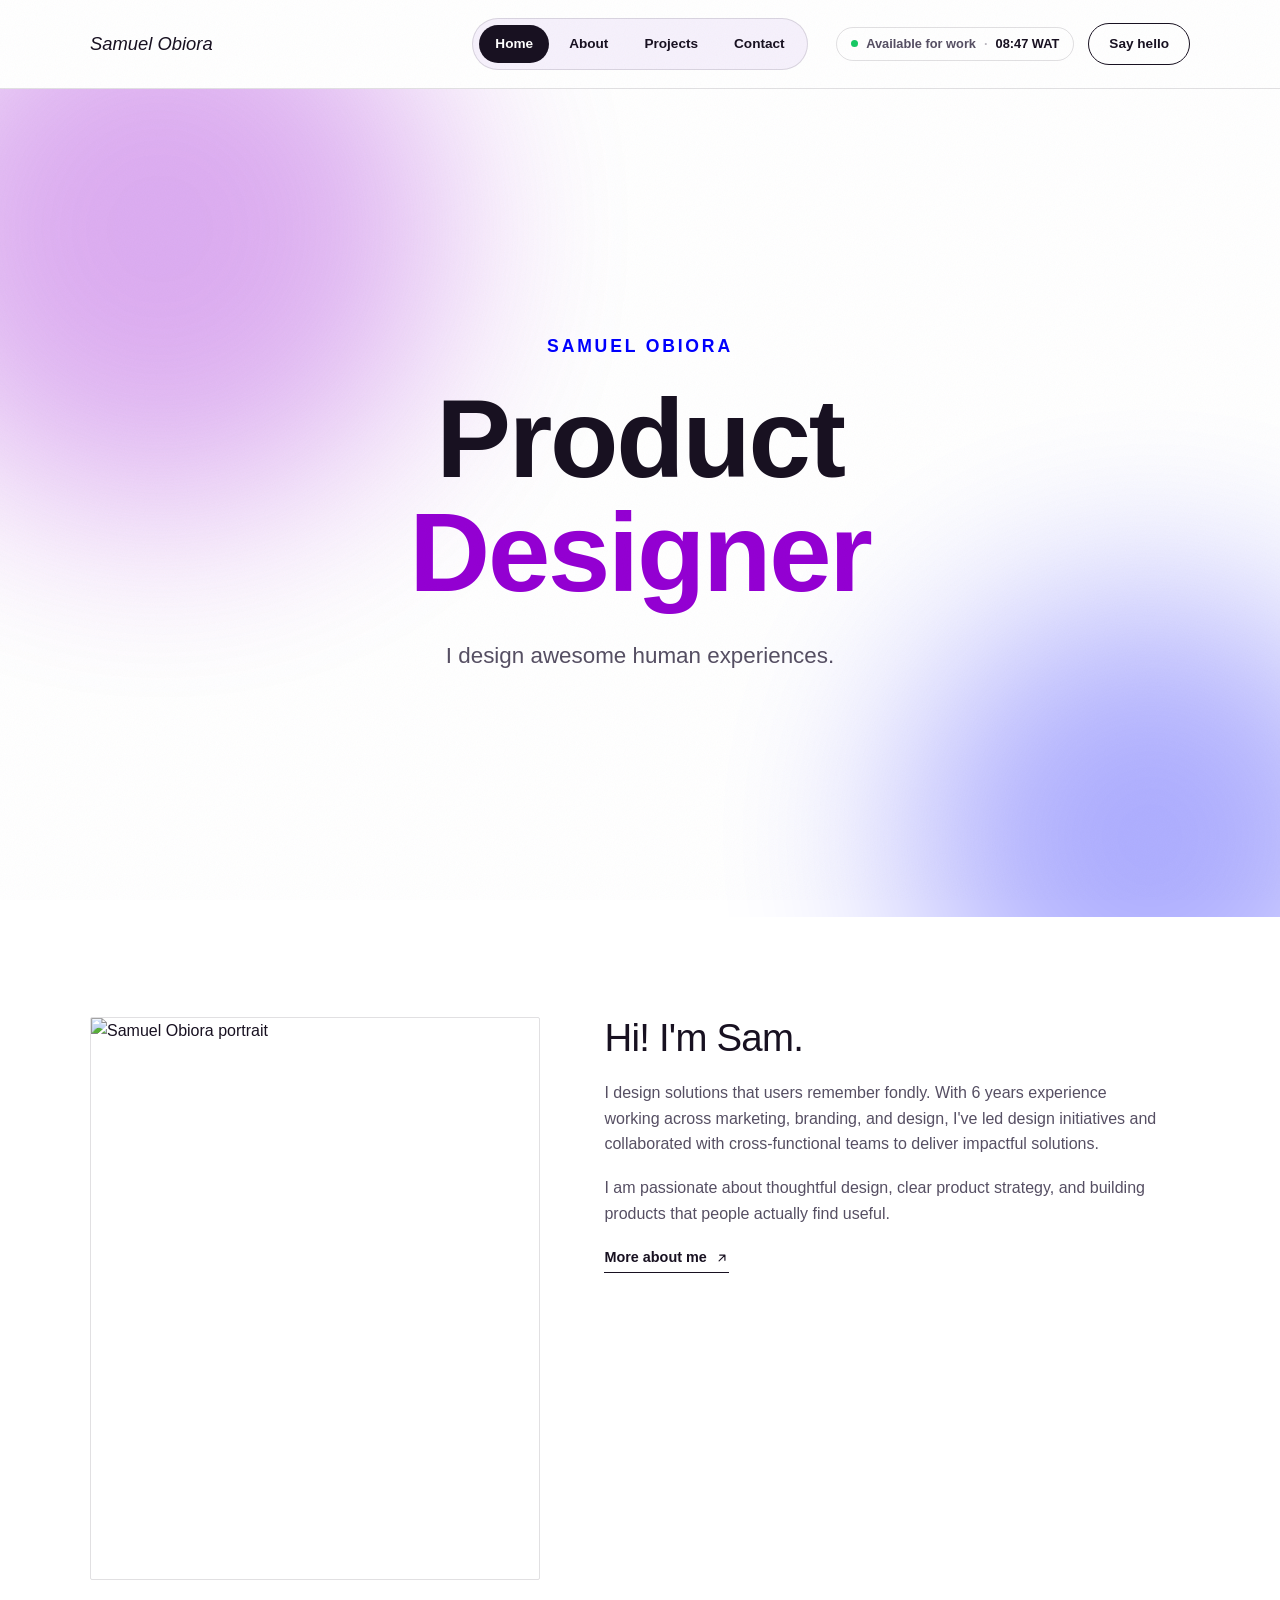
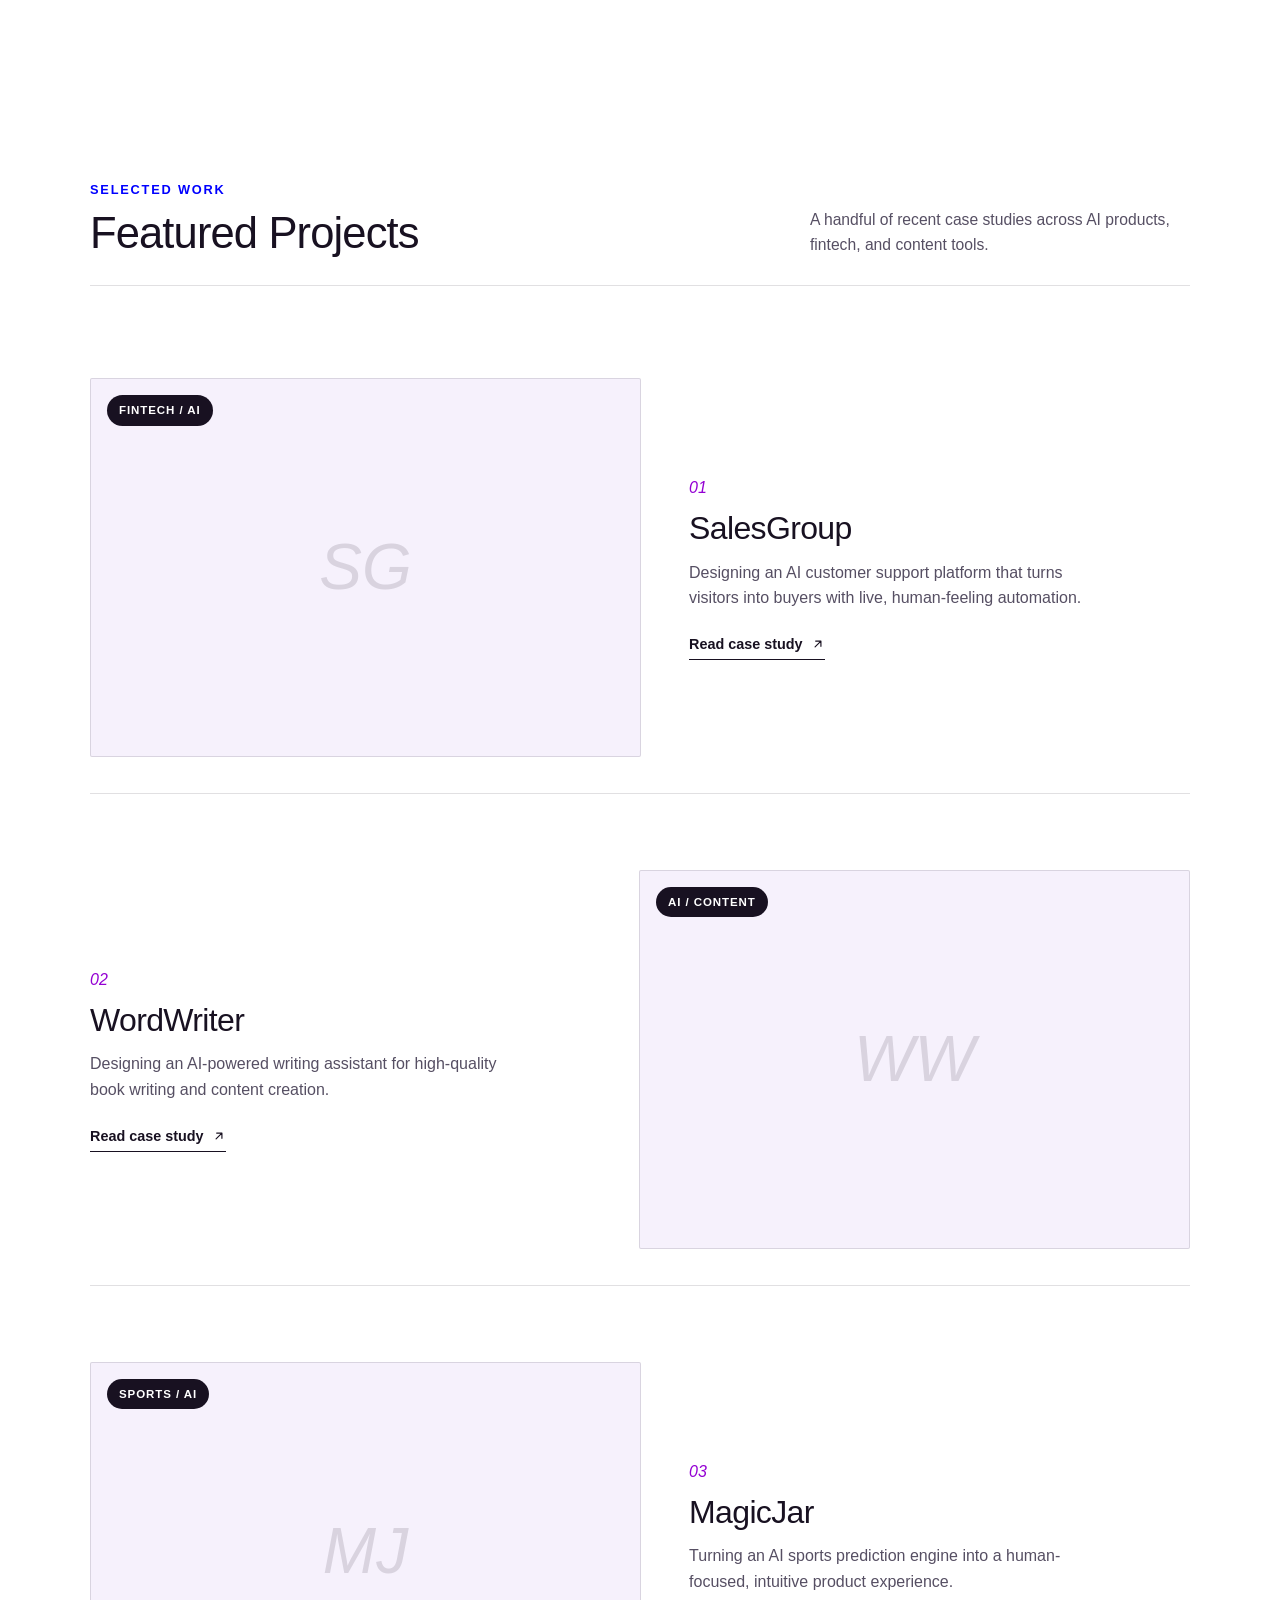
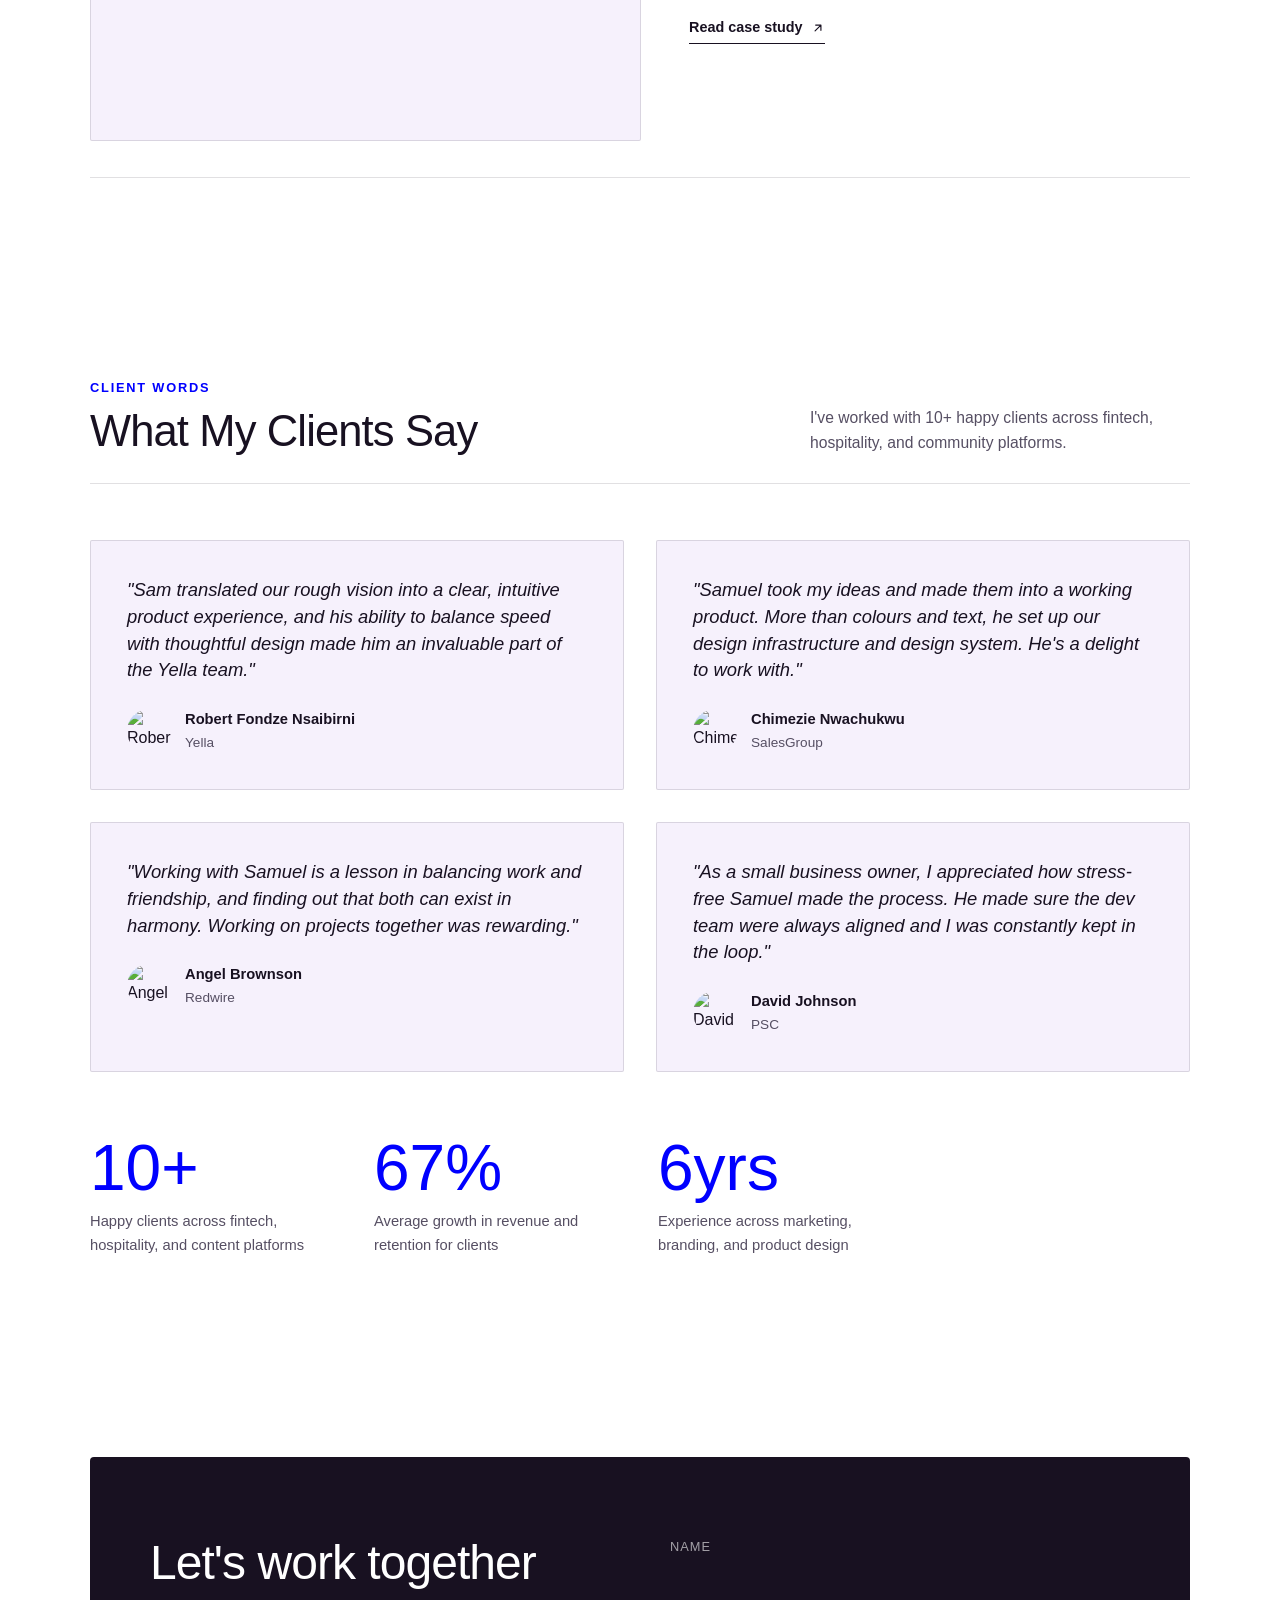
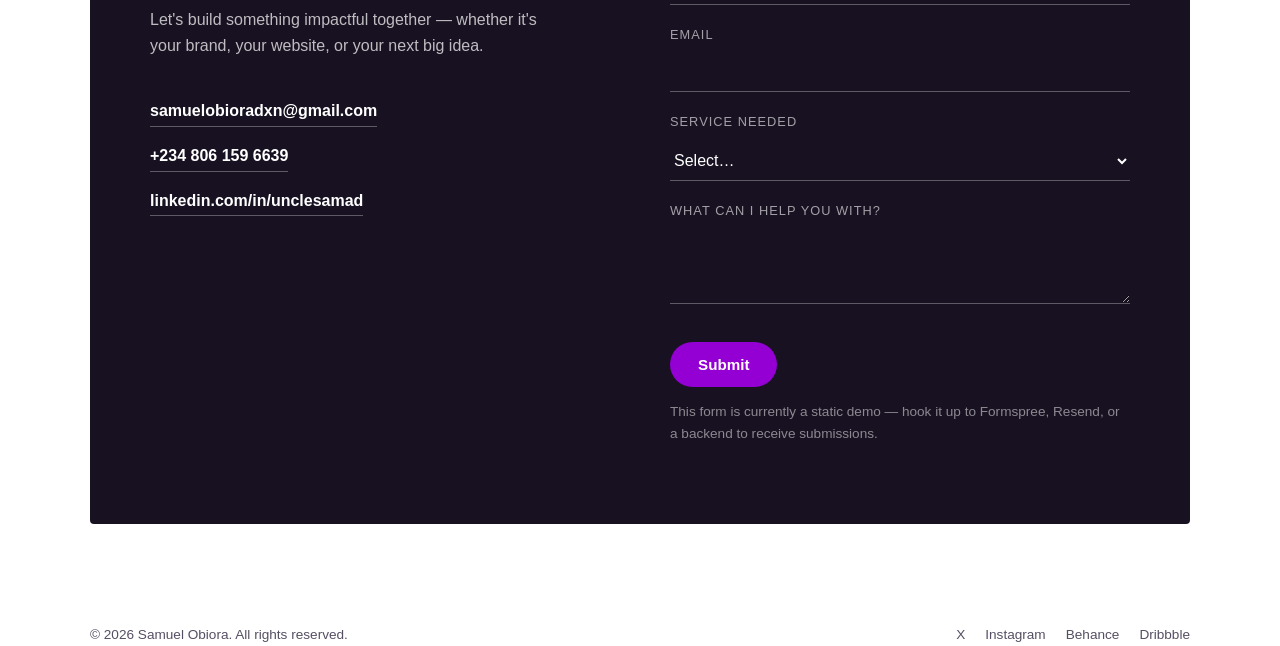
==== index.html @ a4ba57a1 "Move nav links into a centered pill-shaped bar in the header" ====
<!DOCTYPE html>
<html lang="en">
<head>
<meta charset="UTF-8">
<meta name="viewport" content="width=device-width, initial-scale=1.0">
<title>Samuel Obiora — Product & UX Designer</title>
<meta name="description" content="Samuel Obiora is a Product Designer crafting intuitive, human-centered digital experiences across fintech and SaaS.">
<link rel="stylesheet" href="styles.css">
</head>
<body>

<header>
  <nav class="nav">
    <a href="index.html" class="logo">Samuel Obiora</a>
    <ul class="nav-links">
      <li><a href="index.html" class="active">Home</a></li>
      <li><a href="about.html">About</a></li>
      <li><a href="projects.html">Projects</a></li>
      <li><a href="index.html#contact">Contact</a></li>
    </ul>
    <div class="nav-right">
      <div class="status-badge">
      <span class="status-dot"></span>
      <span>Available for work</span>
      <span class="status-sep">&middot;</span>
      <span id="local-time">--:--</span>
          </div>
      <a href="mailto:samuelobioradxn@gmail.com" class="nav-cta">Say hello</a>
      <button class="menu-toggle" aria-label="Menu">☰</button>
    </div>
  </nav>
</header>

<section class="simple-hero">
  <div class="sh-glow sh-glow-a"></div>
  <div class="sh-glow sh-glow-b"></div>
  <div class="sh-content reveal">
    <p class="sh-eyebrow">Samuel Obiora</p>
    <h1 class="sh-title">Product <span class="accent">Designer</span></h1>
    <p class="sh-sub">I design awesome human experiences.</p>
  </div>
</section>


<section id="intro">
  <div class="wrap intro reveal">
    <div class="intro-photo">
      <img src="https://framerusercontent.com/images/AN8CQ9phlNxAIoM9SWw8dja2aA.jpg?width=800" alt="Samuel Obiora portrait">
    </div>
    <div class="intro-text">
      <h2>Hi! I'm Sam.</h2>
      <p>I design solutions that users remember fondly. With 6 years experience working across marketing, branding, and design, I've led design initiatives and collaborated with cross-functional teams to deliver impactful solutions.</p>
      <p>I am passionate about thoughtful design, clear product strategy, and building products that people actually find useful.</p>
      <a href="about.html" class="project-link">More about me
        <svg width="14" height="14" viewBox="0 0 24 24" fill="none"><path d="M7 17L17 7M17 7H8M17 7V16" stroke="currentColor" stroke-width="2" stroke-linecap="round" stroke-linejoin="round"/></svg>
      </a>
    </div>
  </div>
</section>

<section id="featured-projects">
  <div class="wrap">
    <div class="section-head reveal">
      <div>
        <p class="kicker">Selected Work</p>
        <h2>Featured Projects</h2>
      </div>
      <p>A handful of recent case studies across AI products, fintech, and content tools.</p>
    </div>

    <div class="projects-grid">
      <a href="project-salesgroup.html" class="project-card drive-in from-left">
        <div class="project-media">
          <span class="tag">Fintech / AI</span>
          <span class="placeholder-mark">SG</span>
        </div>
        <div class="project-info">
          <span class="project-num">01</span>
          <h3>SalesGroup</h3>
          <p>Designing an AI customer support platform that turns visitors into buyers with live, human-feeling automation.</p>
          <span class="project-link">Read case study
            <svg width="14" height="14" viewBox="0 0 24 24" fill="none"><path d="M7 17L17 7M17 7H8M17 7V16" stroke="currentColor" stroke-width="2" stroke-linecap="round" stroke-linejoin="round"/></svg>
          </span>
        </div>
      </a>

      <a href="project-wordwriter.html" class="project-card drive-in from-right">
        <div class="project-media">
          <span class="tag">AI / Content</span>
          <span class="placeholder-mark">WW</span>
        </div>
        <div class="project-info">
          <span class="project-num">02</span>
          <h3>WordWriter</h3>
          <p>Designing an AI-powered writing assistant for high-quality book writing and content creation.</p>
          <span class="project-link">Read case study
            <svg width="14" height="14" viewBox="0 0 24 24" fill="none"><path d="M7 17L17 7M17 7H8M17 7V16" stroke="currentColor" stroke-width="2" stroke-linecap="round" stroke-linejoin="round"/></svg>
          </span>
        </div>
      </a>

      <a href="project-magicjar.html" class="project-card drive-in from-left">
        <div class="project-media">
          <span class="tag">Sports / AI</span>
          <span class="placeholder-mark">MJ</span>
        </div>
        <div class="project-info">
          <span class="project-num">03</span>
          <h3>MagicJar</h3>
          <p>Turning an AI sports prediction engine into a human-focused, intuitive product experience.</p>
          <span class="project-link">Read case study
            <svg width="14" height="14" viewBox="0 0 24 24" fill="none"><path d="M7 17L17 7M17 7H8M17 7V16" stroke="currentColor" stroke-width="2" stroke-linecap="round" stroke-linejoin="round"/></svg>
          </span>
        </div>
      </a>
    </div>
  </div>
</section>

<section id="testimonials">
  <div class="wrap">
    <div class="section-head reveal">
      <div>
        <p class="kicker">Client Words</p>
        <h2>What My Clients Say</h2>
      </div>
      <p>I've worked with 10+ happy clients across fintech, hospitality, and community platforms.</p>
    </div>

    <div class="testi-grid reveal">
      <div class="testi-card">
        <p>"Sam translated our rough vision into a clear, intuitive product experience, and his ability to balance speed with thoughtful design made him an invaluable part of the Yella team."</p>
        <div class="testi-person">
          <img src="https://framerusercontent.com/images/8Wj1gJ2C5JnUdLx5ZdlapH0zMk.jpeg?width=100" alt="Robert Fondze Nsaibirni">
          <div>
            <div class="name">Robert Fondze Nsaibirni</div>
            <div class="role">Yella</div>
          </div>
        </div>
      </div>
      <div class="testi-card">
        <p>"Samuel took my ideas and made them into a working product. More than colours and text, he set up our design infrastructure and design system. He's a delight to work with."</p>
        <div class="testi-person">
          <img src="https://framerusercontent.com/images/w0iU8zYm7LwrZZpUZkCyKJicBko.png?width=100" alt="Chimezie Nwachukwu">
          <div>
            <div class="name">Chimezie Nwachukwu</div>
            <div class="role">SalesGroup</div>
          </div>
        </div>
      </div>
      <div class="testi-card">
        <p>"Working with Samuel is a lesson in balancing work and friendship, and finding out that both can exist in harmony. Working on projects together was rewarding."</p>
        <div class="testi-person">
          <img src="https://framerusercontent.com/images/fAowzXRIh1sCuVyDO0Fp9icXU.jpeg?width=100" alt="Angel Brownson">
          <div>
            <div class="name">Angel Brownson</div>
            <div class="role">Redwire</div>
          </div>
        </div>
      </div>
      <div class="testi-card">
        <p>"As a small business owner, I appreciated how stress-free Samuel made the process. He made sure the dev team were always aligned and I was constantly kept in the loop."</p>
        <div class="testi-person">
          <img src="https://framerusercontent.com/images/R5y8RBfN8KWVkW08wf7IqH87Q.jpg?width=100" alt="David Johnson">
          <div>
            <div class="name">David Johnson</div>
            <div class="role">PSC</div>
          </div>
        </div>
      </div>
    </div>

    <div class="stats-row reveal" style="margin-top:64px;">
      <div class="stat">
        <div class="num">10+</div>
        <div class="label">Happy clients across fintech, hospitality, and content platforms</div>
      </div>
      <div class="stat">
        <div class="num">67%</div>
        <div class="label">Average growth in revenue and retention for clients</div>
      </div>
      <div class="stat">
        <div class="num">6yrs</div>
        <div class="label">Experience across marketing, branding, and product design</div>
      </div>
    </div>
  </div>
</section>

<section id="contact">
  <div class="wrap reveal">
    <div class="contact-block">
      <div>
        <h2>Let's work together</h2>
        <p class="contact-copy">Let's build something impactful together — whether it's your brand, your website, or your next big idea.</p>
        <div class="contact-meta">
          <a href="mailto:samuelobioradxn@gmail.com">samuelobioradxn@gmail.com</a>
          <a href="tel:+2348061596639">+234 806 159 6639</a>
          <a href="https://linkedin.com/in/unclesamad" target="_blank" rel="noopener">linkedin.com/in/unclesamad</a>
        </div>
      </div>
      <form class="contact-form">
        <div class="field">
          <label for="name">Name</label>
          <input type="text" id="name" name="name" required>
        </div>
        <div class="field">
          <label for="email">Email</label>
          <input type="email" id="email" name="email" required>
        </div>
        <div class="field">
          <label for="service">Service Needed</label>
          <select id="service" name="service">
            <option value="">Select…</option>
            <option>Branding</option>
            <option>Web Design</option>
            <option>UI / UX</option>
          </select>
        </div>
        <div class="field">
          <label for="message">What can I help you with?</label>
          <textarea id="message" name="message" rows="3"></textarea>
        </div>
        <button type="submit" class="btn btn-primary">Submit</button>
        <p class="form-note">This form is currently a static demo — hook it up to Formspree, Resend, or a backend to receive submissions.</p>
      </form>
    </div>
  </div>
</section>

<footer class="wrap">
  <p>© 2026 Samuel Obiora. All rights reserved.</p>
  <div class="socials">
    <a href="https://x.com/home" target="_blank" rel="noopener">X</a>
    <a href="https://www.instagram.com/" target="_blank" rel="noopener">Instagram</a>
    <a href="https://www.behance.net/" target="_blank" rel="noopener">Behance</a>
    <a href="https://dribbble.com/" target="_blank" rel="noopener">Dribbble</a>
  </div>
</footer>

<script src="script.js"></script>
</body>
</html>
---- styles.css ----
/* ============================================
   Samuel Obiora — Portfolio Design System
   Helvetica Neue throughout, white base, violet (#9400D3) + blue (#0000FF) brand accents
   ============================================ */

:root {
  --cream: #ffffff;
  --cream-deep: #f6f1fc;
  --ink: #181121;
  --ink-soft: #564f63;
  --rust: #9400D3;
  --rust-deep: #0000FF;
  --olive: #4b3f66;
  --line: rgba(24, 17, 33, 0.13);
  --paper-shadow: 0 1px 0 rgba(24,17,33,0.05);
  --radius: 2px;
  --ease: cubic-bezier(0.16, 1, 0.3, 1);
}

* { margin: 0; padding: 0; box-sizing: border-box; }

html { scroll-behavior: smooth; }

body {
  background: var(--cream);
  color: var(--ink);
  font-family: 'Helvetica Neue', Helvetica, Arial, sans-serif;
  font-size: 16px;
  line-height: 1.6;
  position: relative;
  overflow-x: hidden;
}

/* Grain texture overlay */
body::before {
  content: "";
  position: fixed;
  inset: 0;
  pointer-events: none;
  z-index: 999;
  opacity: 0.045;
  background-image: url("data:image/svg+xml,%3Csvg xmlns='http://www.w3.org/2000/svg' width='120' height='120'%3E%3Cfilter id='n'%3E%3CfeTurbulence type='fractalNoise' baseFrequency='0.9' numOctaves='2' stitchTiles='stitch'/%3E%3C/filter%3E%3Crect width='100%25' height='100%25' filter='url(%23n)'/%3E%3C/svg%3E");
  mix-blend-mode: multiply;
}

h1, h2, h3, h4 {
  font-family: 'Helvetica Neue', Helvetica, Arial, sans-serif;
  font-weight: 500;
  letter-spacing: -0.02em;
  line-height: 1.08;
  color: var(--ink);
}

a { color: inherit; text-decoration: none; }

.wrap {
  max-width: 1180px;
  margin: 0 auto;
  padding: 0 40px;
}

/* ---------- Header ---------- */
header {
  position: sticky;
  top: 0;
  z-index: 100;
  background: rgba(255, 255, 255, 0.86);
  backdrop-filter: blur(10px);
  border-bottom: 1px solid var(--line);
}

.nav {
  display: grid;
  grid-template-columns: 1fr auto 1fr;
  align-items: center;
  padding: 18px 40px;
  max-width: 1180px;
  margin: 0 auto;
  gap: 16px;
}

.logo {
  font-family: 'Helvetica Neue', Helvetica, Arial, sans-serif;
  font-size: 1.15rem;
  font-weight: 500;
  font-style: italic;
  justify-self: start;
}

.nav-right {
  display: flex;
  align-items: center;
  gap: 14px;
  justify-self: end;
}

.status-badge {
  display: flex;
  align-items: center;
  gap: 8px;
  font-size: 0.8rem;
  font-weight: 600;
  color: var(--ink-soft);
  border: 1px solid var(--line);
  padding: 6px 14px;
  border-radius: 100px;
  white-space: nowrap;
}
.status-dot {
  width: 7px;
  height: 7px;
  border-radius: 50%;
  background: #17c964;
  box-shadow: 0 0 0 0 rgba(23, 201, 100, 0.5);
  animation: statusPulse 2s infinite;
  flex-shrink: 0;
}
.status-sep { opacity: 0.4; }
#local-time { font-variant-numeric: tabular-nums; color: var(--ink); }
@keyframes statusPulse {
  0% { box-shadow: 0 0 0 0 rgba(23, 201, 100, 0.5); }
  70% { box-shadow: 0 0 0 6px rgba(23, 201, 100, 0); }
  100% { box-shadow: 0 0 0 0 rgba(23, 201, 100, 0); }
}
@media (max-width: 1000px) {
  .status-badge { display: none; }
}

.nav-links {
  display: flex;
  align-items: center;
  gap: 4px;
  list-style: none;
  font-size: 0.85rem;
  font-weight: 600;
  justify-self: center;
  background: var(--cream-deep);
  border: 1px solid var(--line);
  border-radius: 100px;
  padding: 6px;
  white-space: nowrap;
}

.nav-links a {
  position: relative;
  display: inline-block;
  padding: 8px 16px;
  border-radius: 100px;
  transition: background 0.3s var(--ease), color 0.3s var(--ease);
}
.nav-links a:hover { background: rgba(24, 17, 33, 0.06); }
.nav-links a.active {
  background: var(--ink);
  color: var(--cream);
}

.nav-cta {
  border: 1.5px solid var(--ink);
  padding: 9px 20px;
  border-radius: 100px;
  font-size: 0.85rem;
  font-weight: 600;
  transition: all 0.3s var(--ease);
  white-space: nowrap;
}
.nav-cta:hover { background: var(--ink); color: var(--cream); }

.menu-toggle { display: none; background: none; border: none; cursor: pointer; }

@media (max-width: 860px) {
  .nav { grid-template-columns: auto auto; }
  .nav-links { display: none; }
  .nav-cta { display: none; }
  .menu-toggle { display: block; }
}

/* ---------- Buttons ---------- */
.btn {
  display: inline-flex;
  align-items: center;
  gap: 10px;
  padding: 14px 28px;
  border-radius: 100px;
  font-weight: 600;
  font-size: 0.95rem;
  transition: all 0.35s var(--ease);
}
.btn-primary {
  background: var(--ink);
  color: var(--cream);
}
.btn-primary:hover {
  background: var(--rust);
  transform: translateY(-2px);
}
.btn-outline {
  border: 1.5px solid var(--ink);
}
.btn-outline:hover {
  background: var(--ink);
  color: var(--cream);
}

/* ---------- Simple Hero (homepage) ---------- */
.simple-hero {
  min-height: 92vh;
  display: flex;
  align-items: center;
  justify-content: center;
  text-align: center;
  position: relative;
  overflow: hidden;
  background: var(--cream);
}
.sh-glow {
  position: absolute;
  border-radius: 50%;
  filter: blur(100px);
  opacity: 0.32;
  z-index: 0;
}
.sh-glow-a { width: 560px; height: 560px; background: var(--rust); top: -140px; left: -120px; }
.sh-glow-b { width: 480px; height: 480px; background: var(--rust-deep); bottom: -160px; right: -110px; }

.sh-content {
  position: relative;
  z-index: 2;
  max-width: 920px;
  padding: 0 24px;
}
.sh-eyebrow {
  font-size: 1.1rem;
  font-weight: 700;
  text-transform: uppercase;
  letter-spacing: 0.16em;
  color: var(--rust-deep);
  margin-bottom: 22px;
}
.sh-title {
  font-size: clamp(3rem, 9vw, 7rem);
  line-height: 1.02;
  font-weight: 700;
  color: var(--ink);
  letter-spacing: -0.02em;
}
.sh-title .accent { color: var(--rust); }
.sh-sub {
  margin: 28px auto 0;
  max-width: 560px;
  font-size: 1.4rem;
  color: var(--ink-soft);
}

@media (max-width: 700px) {
  .simple-hero { min-height: 80vh; }
  .sh-glow-a, .sh-glow-b { width: 320px; height: 320px; }
}

/* ---------- Hero (secondary pages) ---------- */
.hero {
  padding: 110px 0 90px;
  position: relative;
}
.hero .eyebrow {
  font-size: 0.85rem;
  font-weight: 700;
  text-transform: uppercase;
  letter-spacing: 0.14em;
  color: var(--rust-deep);
  margin-bottom: 22px;
  display: flex;
  align-items: center;
  gap: 10px;
}
.hero .eyebrow::before {
  content: "";
  width: 8px; height: 8px;
  background: var(--rust);
  border-radius: 50%;
}
.hero h1 {
  font-size: clamp(2.6rem, 6vw, 5.2rem);
  max-width: 900px;
}
.hero h1 em {
  font-style: italic;
  color: var(--rust-deep);
}
.hero-sub {
  margin-top: 28px;
  max-width: 560px;
  font-size: 1.15rem;
  color: var(--ink-soft);
}
.hero-actions {
  margin-top: 40px;
  display: flex;
  gap: 18px;
  align-items: center;
}

.hero-portrait {
  margin-top: 60px;
  border-radius: var(--radius);
  overflow: hidden;
  max-width: 340px;
  border: 1px solid var(--line);
  filter: grayscale(15%);
}
.hero-portrait img { width: 100%; display: block; }

/* ---------- Section shared ---------- */
section { padding: 100px 0; }
.section-head {
  display: flex;
  justify-content: space-between;
  align-items: flex-end;
  margin-bottom: 56px;
  gap: 24px;
  border-bottom: 1px solid var(--line);
  padding-bottom: 28px;
}
.section-head .kicker {
  font-size: 0.8rem;
  font-weight: 700;
  text-transform: uppercase;
  letter-spacing: 0.14em;
  color: var(--rust-deep);
  margin-bottom: 10px;
}
.section-head h2 { font-size: clamp(1.9rem, 3.4vw, 2.8rem); max-width: 620px; }
.section-head p { max-width: 380px; color: var(--ink-soft); font-size: 0.98rem; }

/* ---------- Intro / About blurb ---------- */
.intro {
  display: grid;
  grid-template-columns: 1fr 1.3fr;
  gap: 64px;
  align-items: start;
}
.intro-photo {
  aspect-ratio: 4/5;
  overflow: hidden;
  border-radius: var(--radius);
  border: 1px solid var(--line);
}
.intro-photo img { width: 100%; height: 100%; object-fit: cover; display: block; }
.intro-text h2 { font-size: clamp(1.8rem, 3vw, 2.4rem); margin-bottom: 22px; }
.intro-text p { color: var(--ink-soft); margin-bottom: 18px; max-width: 560px; }
.intro-text p:last-child { margin-bottom: 0; }

/* ---------- Project cards ---------- */
.projects-grid {
  display: grid;
  gap: 40px;
}
.project-card {
  display: grid;
  grid-template-columns: 1.1fr 1fr;
  gap: 48px;
  align-items: center;
  padding: 36px 0;
  border-bottom: 1px solid var(--line);
  transition: opacity 0.3s;
}
.project-card:hover { opacity: 0.88; }
.project-card:nth-child(even) { grid-template-columns: 1fr 1.1fr; }
.project-card:nth-child(even) .project-media { order: 2; }
.project-media {
  aspect-ratio: 16/11;
  background: var(--cream-deep);
  border-radius: var(--radius);
  overflow: hidden;
  border: 1px solid var(--line);
  position: relative;
  display: flex;
  align-items: center;
  justify-content: center;
}
.project-media .tag {
  position: absolute; top: 16px; left: 16px;
  background: var(--ink); color: var(--cream);
  font-size: 0.72rem; font-weight: 700; text-transform: uppercase;
  letter-spacing: 0.08em; padding: 6px 12px; border-radius: 100px;
}
.project-media .placeholder-mark {
  font-family: 'Helvetica Neue', Helvetica, Arial, sans-serif;
  font-size: 4rem; font-style: italic; color: var(--line);
}
.project-num {
  font-family: 'Helvetica Neue', Helvetica, Arial, sans-serif;
  font-style: italic;
  color: var(--rust);
  font-size: 1rem;
  margin-bottom: 10px;
  display: block;
}
.project-info h3 { font-size: clamp(1.5rem, 2.6vw, 2rem); margin-bottom: 14px; }
.project-info p { color: var(--ink-soft); margin-bottom: 20px; max-width: 420px; }
.project-link {
  font-weight: 700; font-size: 0.9rem;
  display: inline-flex; align-items: center; gap: 8px;
  border-bottom: 1.5px solid var(--ink);
  padding-bottom: 3px;
}
.project-link svg { transition: transform 0.3s var(--ease); }
.project-card:hover .project-link svg { transform: translate(4px, -4px); }

/* ---------- Services grid ---------- */
.services-grid {
  display: grid;
  grid-template-columns: repeat(2, 1fr);
  gap: 1px;
  background: var(--line);
  border: 1px solid var(--line);
}
.service-item {
  background: var(--cream);
  padding: 44px;
}
.service-item .num { font-family: 'Helvetica Neue', Helvetica, Arial, sans-serif; font-style: italic; color: var(--rust); font-size: 1.4rem; }
.service-item h3 { margin: 16px 0 18px; font-size: 1.4rem; }
.service-item ul { list-style: none; color: var(--ink-soft); font-size: 0.94rem; }
.service-item li { padding: 6px 0; border-top: 1px solid var(--line); }
.service-item li:first-child { border-top: none; }

/* ---------- Timeline ---------- */
.timeline { max-width: 720px; }
.timeline-item {
  display: grid;
  grid-template-columns: 140px 1fr;
  gap: 24px;
  padding: 26px 0;
  border-bottom: 1px solid var(--line);
}
.timeline-item .year { color: var(--rust-deep); font-weight: 700; font-size: 0.9rem; }
.timeline-item h4 { font-size: 1.25rem; margin-bottom: 4px; }
.timeline-item .company { color: var(--ink-soft); font-size: 0.94rem; }

/* ---------- Stats ---------- */
.stats-row { display: flex; gap: 64px; flex-wrap: wrap; }
.stat .num {
  font-family: 'Helvetica Neue', Helvetica, Arial, sans-serif;
  font-size: clamp(2.6rem, 5vw, 4rem);
  color: var(--rust-deep);
  line-height: 1;
}
.stat .label { color: var(--ink-soft); margin-top: 10px; font-size: 0.92rem; max-width: 220px; }

/* ---------- Process ---------- */
.process-list { display: flex; flex-direction: column; }
.process-item {
  display: grid;
  grid-template-columns: 90px 1fr;
  gap: 32px;
  padding: 40px 0;
  border-top: 1px solid var(--line);
}
.process-item:last-child { border-bottom: 1px solid var(--line); }
.process-item .pnum { font-family: 'Helvetica Neue', Helvetica, Arial, sans-serif; font-style: italic; font-size: 2rem; color: var(--rust); }
.process-item h4 { font-size: 1.4rem; margin-bottom: 10px; }
.process-item p { color: var(--ink-soft); max-width: 560px; }

/* ---------- Testimonials ---------- */
.testi-grid {
  display: grid;
  grid-template-columns: repeat(2, 1fr);
  gap: 32px;
}
.testi-card {
  background: var(--cream-deep);
  padding: 36px;
  border-radius: var(--radius);
  border: 1px solid var(--line);
}
.testi-card p { font-family: 'Helvetica Neue', Helvetica, Arial, sans-serif; font-size: 1.15rem; font-style: italic; line-height: 1.45; margin-bottom: 24px; }
.testi-person { display: flex; align-items: center; gap: 14px; }
.testi-person img { width: 44px; height: 44px; border-radius: 50%; object-fit: cover; }
.testi-person .name { font-weight: 700; font-size: 0.92rem; }
.testi-person .role { color: var(--ink-soft); font-size: 0.85rem; }

/* ---------- Tech stack ---------- */
.stack-row { display: flex; gap: 24px; flex-wrap: wrap; }
.stack-item {
  flex: 1; min-width: 220px;
  border: 1px solid var(--line);
  padding: 28px;
  background: var(--cream-deep);
  border-radius: var(--radius);
}
.stack-item h4 { margin-bottom: 10px; }
.stack-item p { color: var(--ink-soft); font-size: 0.92rem; }

/* ---------- Contact ---------- */
.contact-block {
  background: var(--ink);
  color: var(--cream);
  border-radius: 4px;
  padding: 80px 60px;
  display: grid;
  grid-template-columns: 1fr 1fr;
  gap: 60px;
}
.contact-block h2 { color: var(--cream); font-size: clamp(2rem, 4vw, 3rem); }
.contact-block .contact-copy { color: rgba(255,255,255,0.72); margin-top: 18px; max-width: 420px; }
.contact-meta { margin-top: 40px; display: flex; flex-direction: column; gap: 16px; }
.contact-meta a { font-weight: 600; border-bottom: 1px solid rgba(255,255,255,0.3); padding-bottom: 2px; width: fit-content; }

.field { margin-bottom: 20px; }
.field label { display: block; font-size: 0.8rem; text-transform: uppercase; letter-spacing: 0.08em; margin-bottom: 8px; color: rgba(255,255,255,0.6); }
.field input, .field select, .field textarea {
  width: 100%;
  background: transparent;
  border: none;
  border-bottom: 1px solid rgba(255,255,255,0.3);
  color: var(--cream);
  font-family: 'Helvetica Neue', Helvetica, Arial, sans-serif;
  font-size: 1rem;
  padding: 10px 0;
  outline: none;
  transition: border-color 0.3s;
}
.field select option { color: var(--ink); }
.field input:focus, .field select:focus, .field textarea:focus { border-color: var(--rust); }
.field textarea { resize: vertical; min-height: 70px; }
.contact-form .btn-primary { background: var(--rust); color: var(--cream); margin-top: 10px; border: none; cursor: pointer; }
.contact-form .btn-primary:hover { background: var(--cream); color: var(--ink); }
.form-note { font-size: 0.85rem; margin-top: 14px; color: rgba(255,255,255,0.5); }

/* ---------- Footer ---------- */
footer {
  padding: 32px 0 50px;
  display: flex;
  justify-content: space-between;
  align-items: center;
  font-size: 0.85rem;
  color: var(--ink-soft);
  flex-wrap: wrap;
  gap: 16px;
}
footer .socials { display: flex; gap: 20px; }

/* ---------- Case study specific ---------- */
.cs-hero { padding: 70px 0 50px; }
.cs-hero .back-link {
  display: inline-flex; align-items: center; gap: 8px;
  font-weight: 700; font-size: 0.88rem; margin-bottom: 34px;
  color: var(--ink-soft);
}
.cs-hero h1 { font-size: clamp(2.2rem, 5vw, 3.6rem); max-width: 780px; }
.cs-meta-row {
  display: flex; gap: 48px; margin-top: 40px; flex-wrap: wrap;
  border-top: 1px solid var(--line); padding-top: 30px;
}
.cs-meta-row .cs-meta strong { display: block; font-size: 0.78rem; text-transform: uppercase; letter-spacing: 0.08em; color: var(--rust-deep); margin-bottom: 8px; }
.cs-meta-row .cs-meta span { color: var(--ink-soft); font-size: 0.95rem; }
.cs-cover {
  aspect-ratio: 16/8;
  background: var(--cream-deep);
  border: 1px solid var(--line);
  border-radius: var(--radius);
  margin: 20px 0 0;
  display: flex; align-items: center; justify-content: center;
}
.cs-cover .placeholder-mark { font-family: 'Helvetica Neue', Helvetica, Arial, sans-serif; font-style: italic; color: var(--line); font-size: 5rem; }
.cs-body { max-width: 760px; margin: 0 auto; }
.cs-body h2 { margin: 56px 0 20px; font-size: 1.8rem; }
.cs-body h2:first-child { margin-top: 0; }
.cs-body p { color: var(--ink-soft); margin-bottom: 18px; }
.cs-quote {
  font-family: 'Helvetica Neue', Helvetica, Arial, sans-serif; font-style: italic; font-size: 1.4rem;
  border-left: 3px solid var(--rust); padding-left: 28px; margin: 40px 0; color: var(--ink);
}
.cs-note {
  background: var(--cream-deep); border: 1px dashed var(--line);
  padding: 22px 26px; border-radius: var(--radius); font-size: 0.92rem; color: var(--ink-soft);
  margin: 30px 0;
}
.cs-nav-next {
  display: flex; justify-content: space-between; align-items: center;
  padding: 36px 0; border-top: 1px solid var(--line); margin-top: 60px;
}

/* ---------- Reveal animation ---------- */
.reveal { opacity: 0; transform: translateY(24px); transition: opacity 0.8s var(--ease), transform 0.8s var(--ease); }
.reveal.in { opacity: 1; transform: translateY(0); }

/* ---------- Responsive ---------- */
@media (max-width: 860px) {
  .wrap { padding: 0 24px; }
  .nav { padding: 18px 24px; }
  .nav-links { display: none; }
  .menu-toggle { display: block; }
  .intro, .project-card, .project-card:nth-child(even) {
    grid-template-columns: 1fr !important;
  }
  .project-card:nth-child(even) .project-media { order: 0; }
  .services-grid { grid-template-columns: 1fr; }
  .testi-grid { grid-template-columns: 1fr; }
  .contact-block { grid-template-columns: 1fr; padding: 50px 28px; }
  .timeline-item, .process-item { grid-template-columns: 1fr; gap: 8px; }
  section { padding: 64px 0; }
}
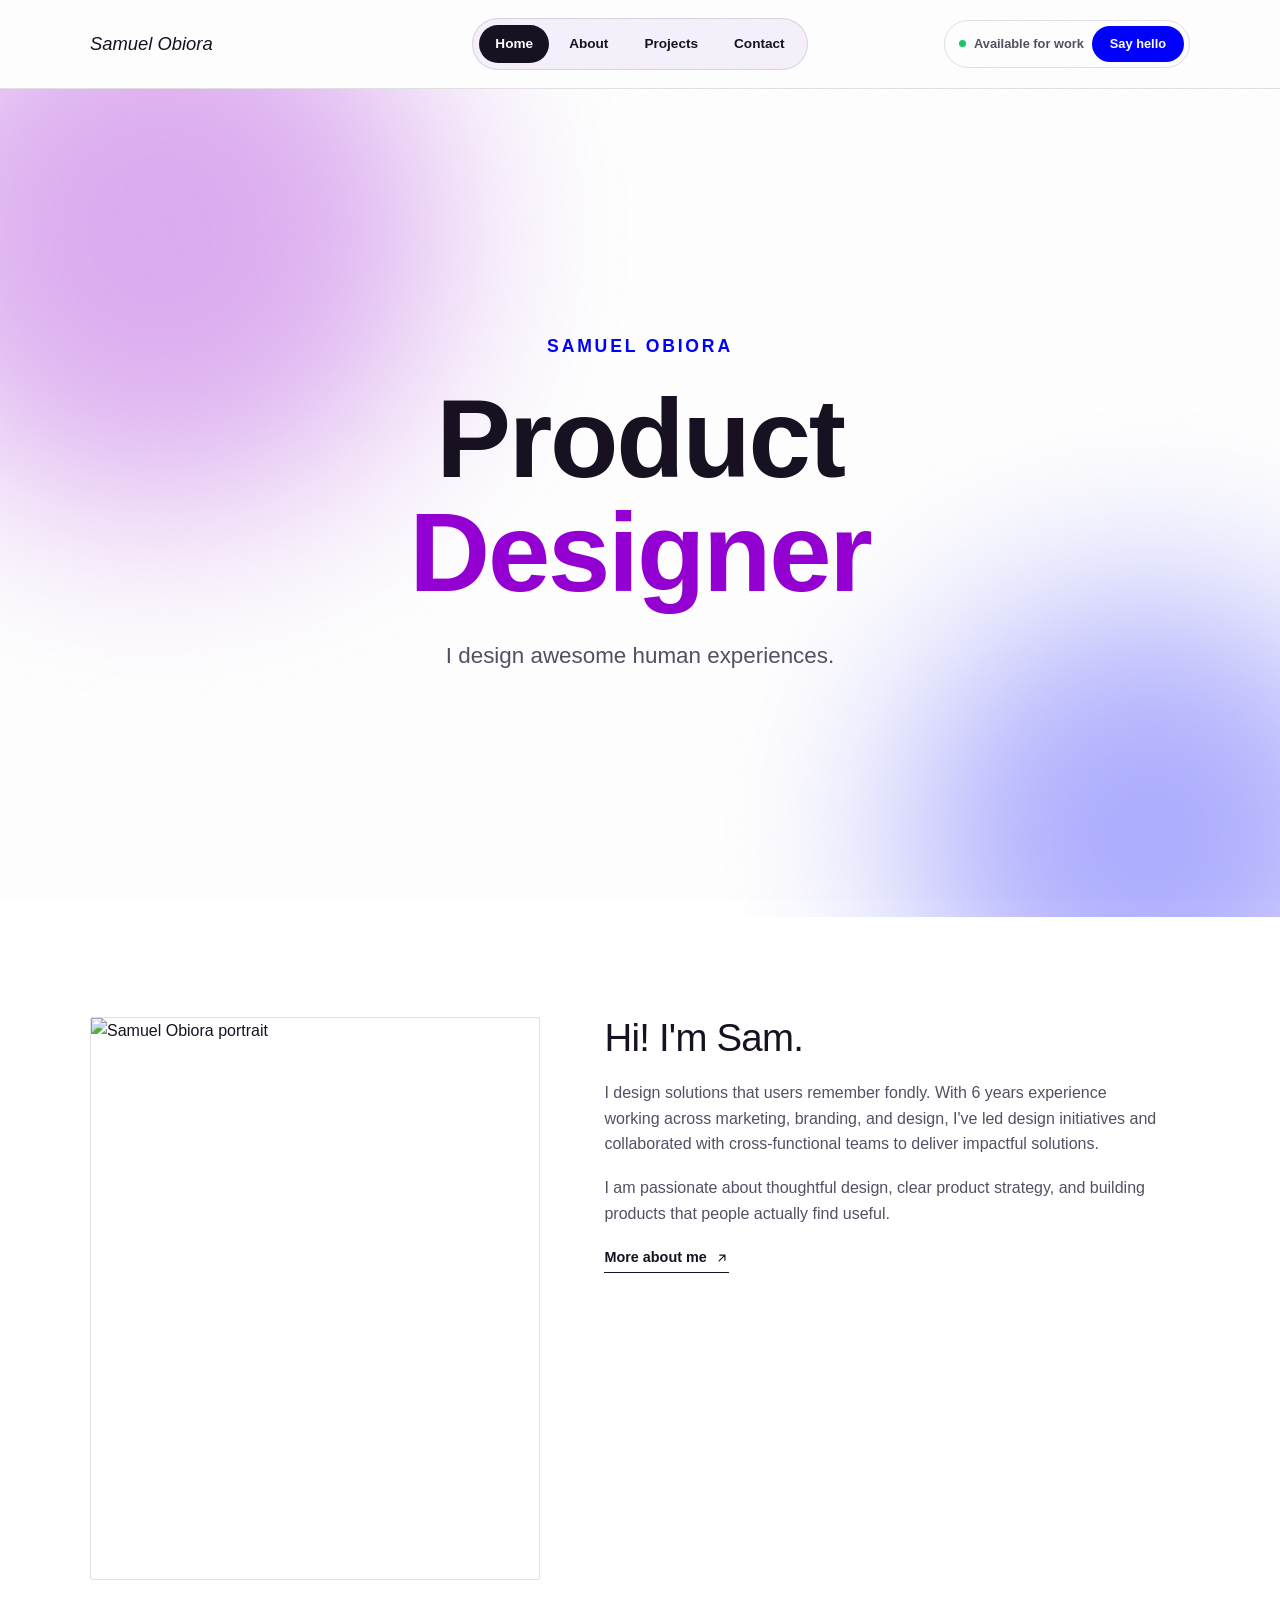
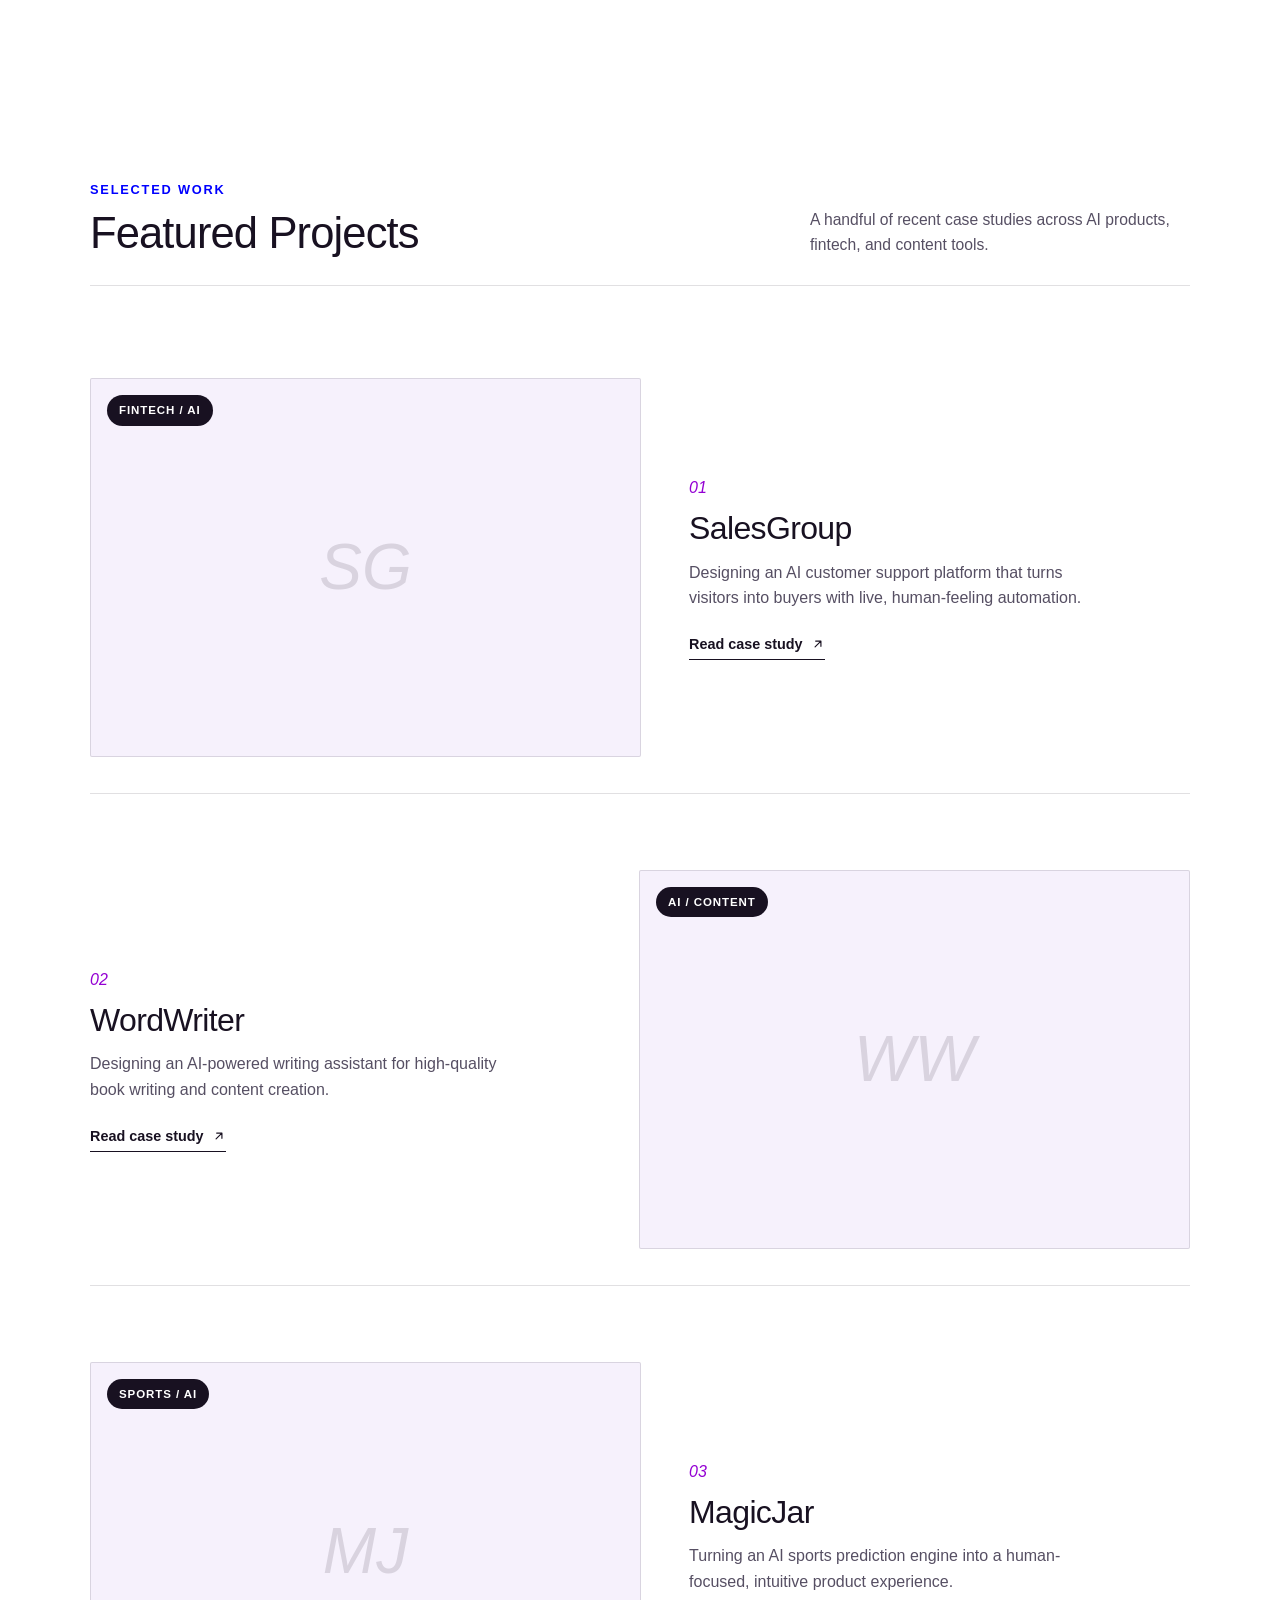
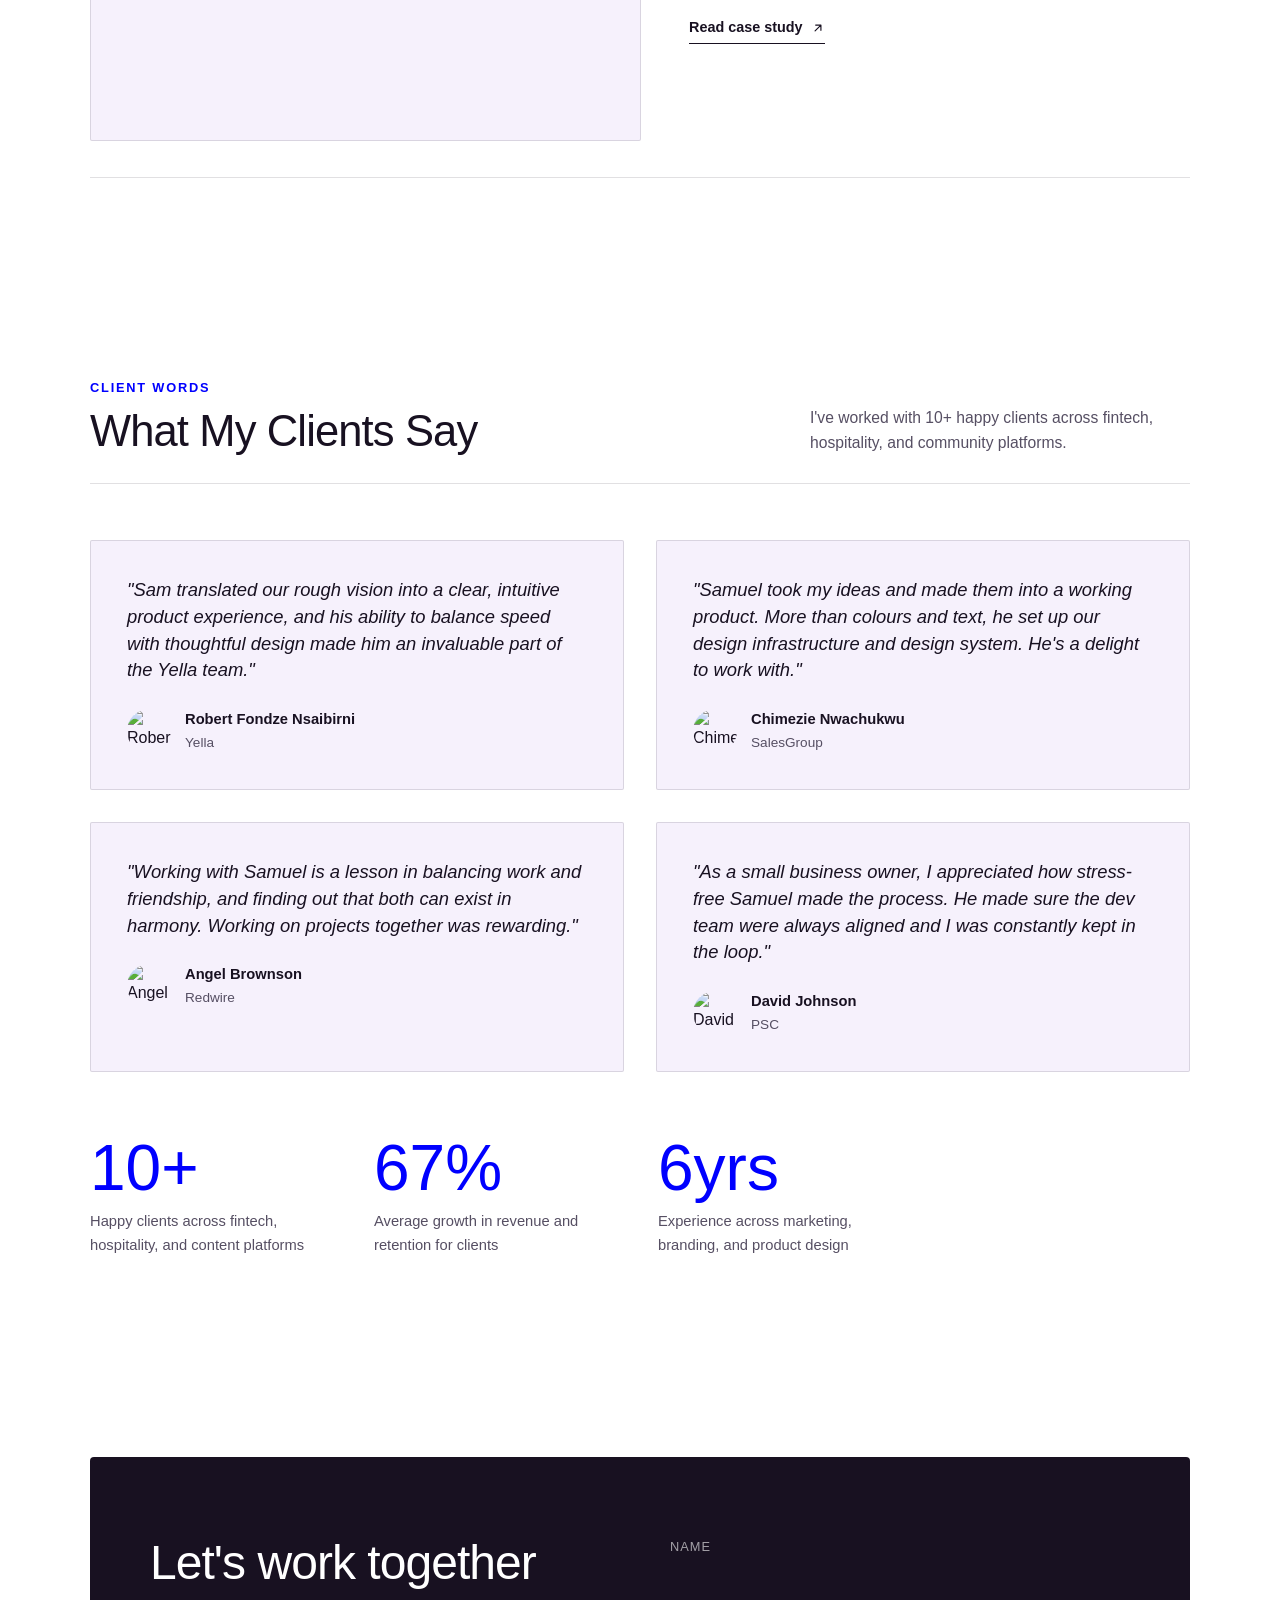
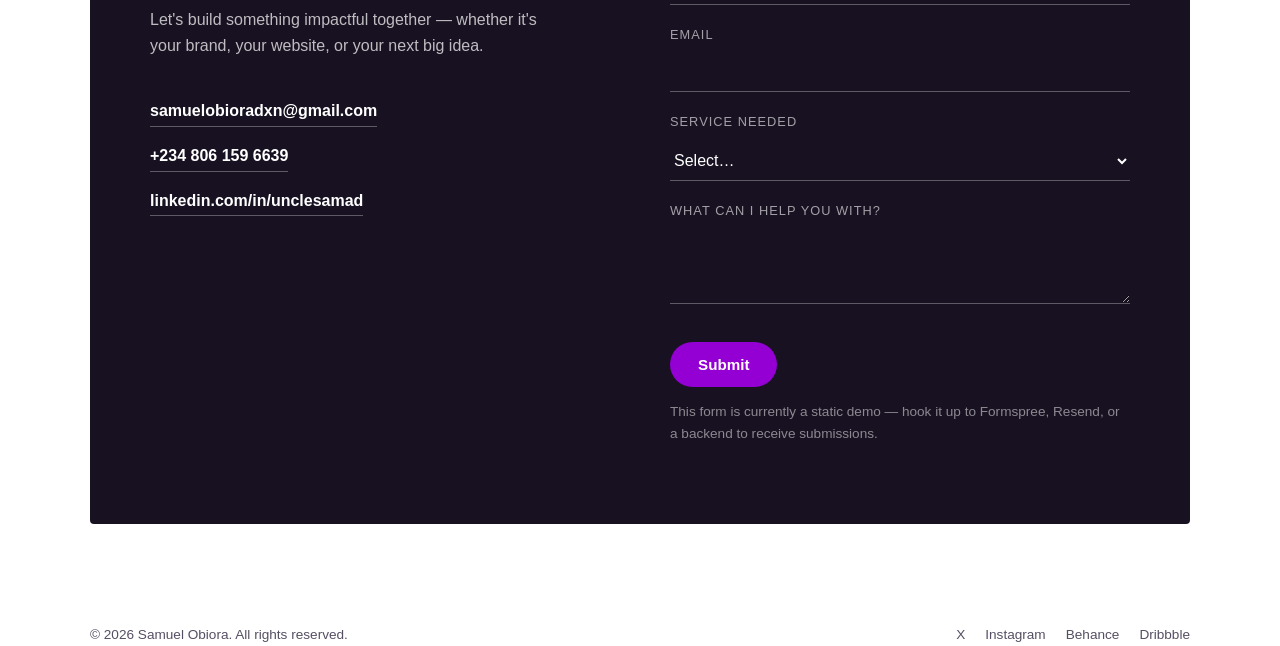
==== commit 6a4d0a4b: "Remove clock, embed CTA as blue button inside the availability pill" ====
--- a/index.html
+++ b/index.html
@@ -20,12 +20,10 @@
     </ul>
     <div class="nav-right">
       <div class="status-badge">
-      <span class="status-dot"></span>
-      <span>Available for work</span>
-      <span class="status-sep">&middot;</span>
-      <span id="local-time">--:--</span>
-          </div>
-      <a href="mailto:samuelobioradxn@gmail.com" class="nav-cta">Say hello</a>
+        <span class="status-dot"></span>
+        <span>Available for work</span>
+        <a href="mailto:samuelobioradxn@gmail.com" class="status-cta">Say hello</a>
+      </div>
       <button class="menu-toggle" aria-label="Menu">☰</button>
     </div>
   </nav>
--- a/styles.css
+++ b/styles.css
@@ -102,7 +102,7 @@
   font-weight: 600;
   color: var(--ink-soft);
   border: 1px solid var(--line);
-  padding: 6px 14px;
+  padding: 5px 5px 5px 14px;
   border-radius: 100px;
   white-space: nowrap;
 }
@@ -115,15 +115,25 @@
   animation: statusPulse 2s infinite;
   flex-shrink: 0;
 }
-.status-sep { opacity: 0.4; }
-#local-time { font-variant-numeric: tabular-nums; color: var(--ink); }
+.status-cta {
+  background: var(--rust-deep);
+  color: #fff;
+  font-weight: 700;
+  font-size: 0.8rem;
+  padding: 8px 18px;
+  border-radius: 100px;
+  transition: background 0.3s var(--ease), transform 0.3s var(--ease);
+}
+.status-cta:hover { background: var(--ink); transform: translateY(-1px); }
 @keyframes statusPulse {
   0% { box-shadow: 0 0 0 0 rgba(23, 201, 100, 0.5); }
   70% { box-shadow: 0 0 0 6px rgba(23, 201, 100, 0); }
   100% { box-shadow: 0 0 0 0 rgba(23, 201, 100, 0); }
 }
-@media (max-width: 1000px) {
-  .status-badge { display: none; }
+@media (max-width: 640px) {
+  .status-badge span:not(.status-dot) { display: none; }
+  .status-badge { padding: 5px; }
+  .status-cta { display: inline-block; }
 }
 
 .nav-links {
@@ -154,23 +164,11 @@
   color: var(--cream);
 }
 
-.nav-cta {
-  border: 1.5px solid var(--ink);
-  padding: 9px 20px;
-  border-radius: 100px;
-  font-size: 0.85rem;
-  font-weight: 600;
-  transition: all 0.3s var(--ease);
-  white-space: nowrap;
-}
-.nav-cta:hover { background: var(--ink); color: var(--cream); }
-
 .menu-toggle { display: none; background: none; border: none; cursor: pointer; }
 
 @media (max-width: 860px) {
   .nav { grid-template-columns: auto auto; }
   .nav-links { display: none; }
-  .nav-cta { display: none; }
   .menu-toggle { display: block; }
 }
 
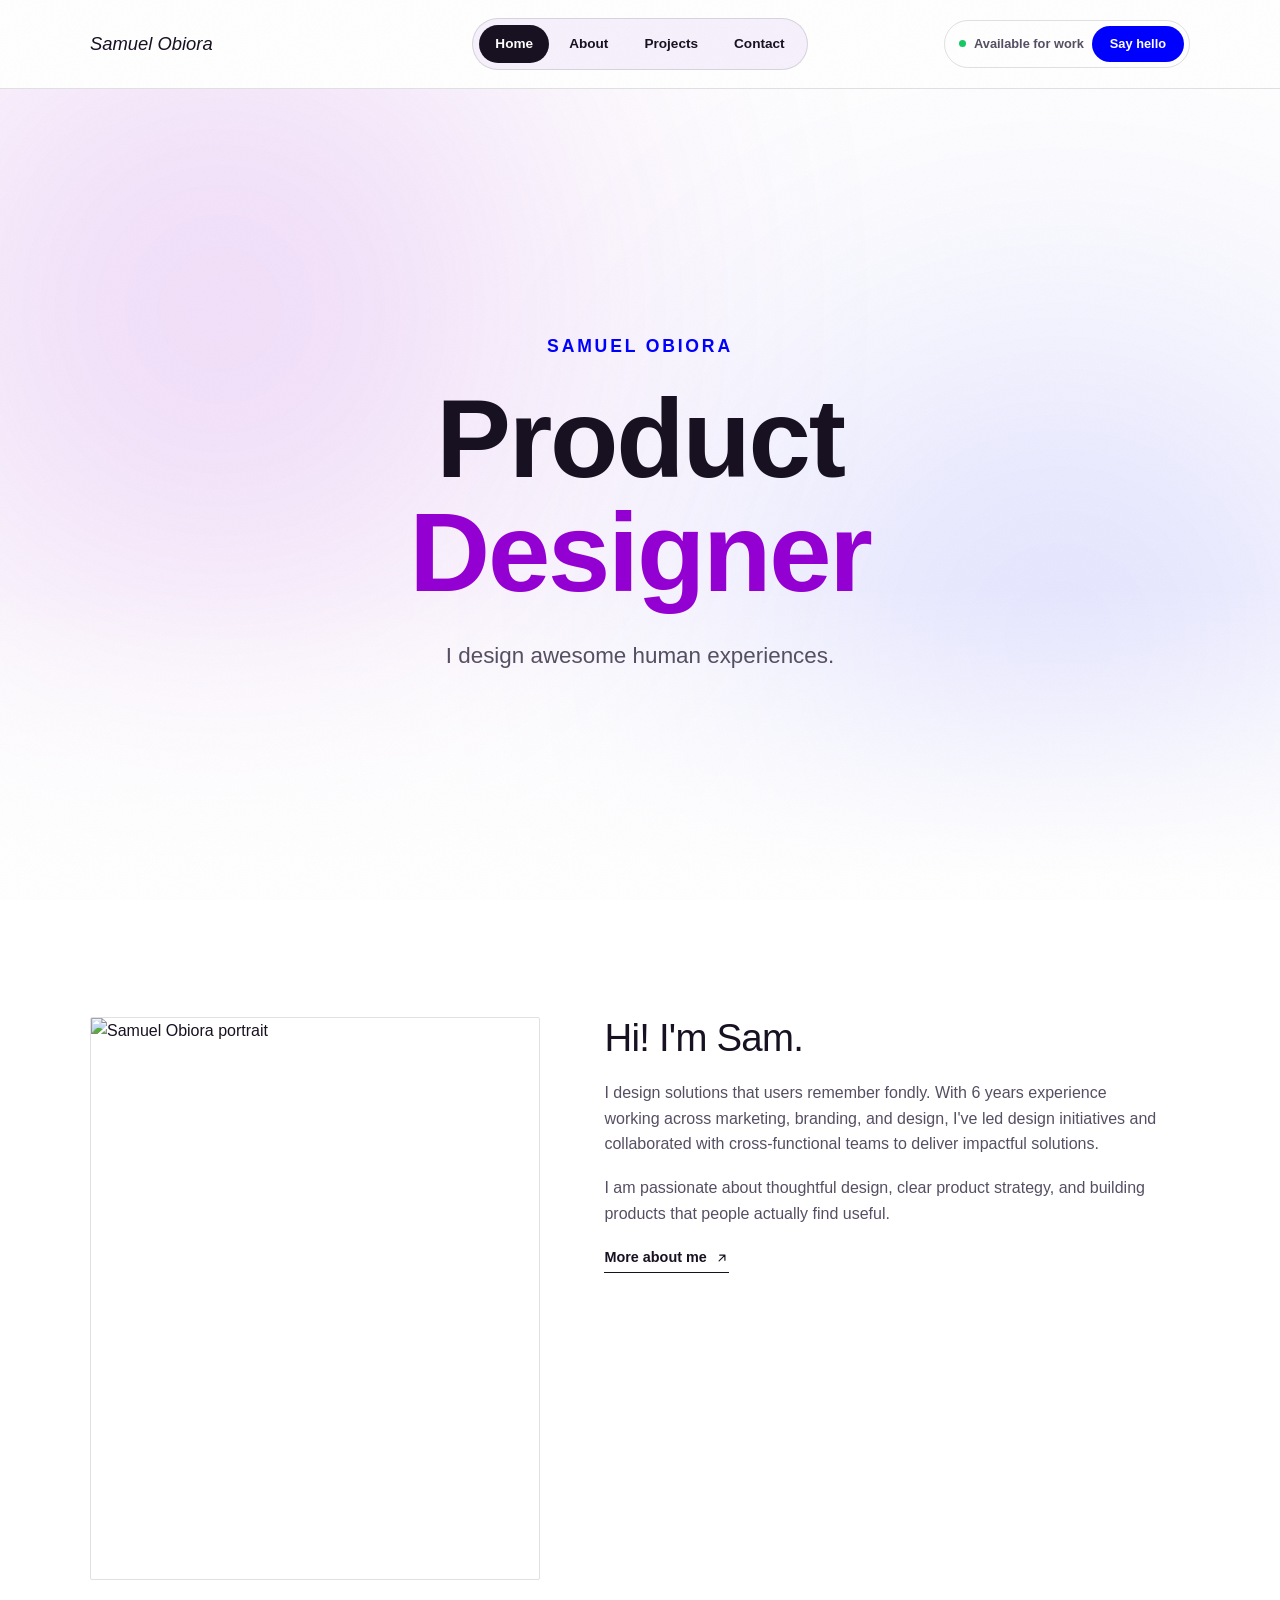
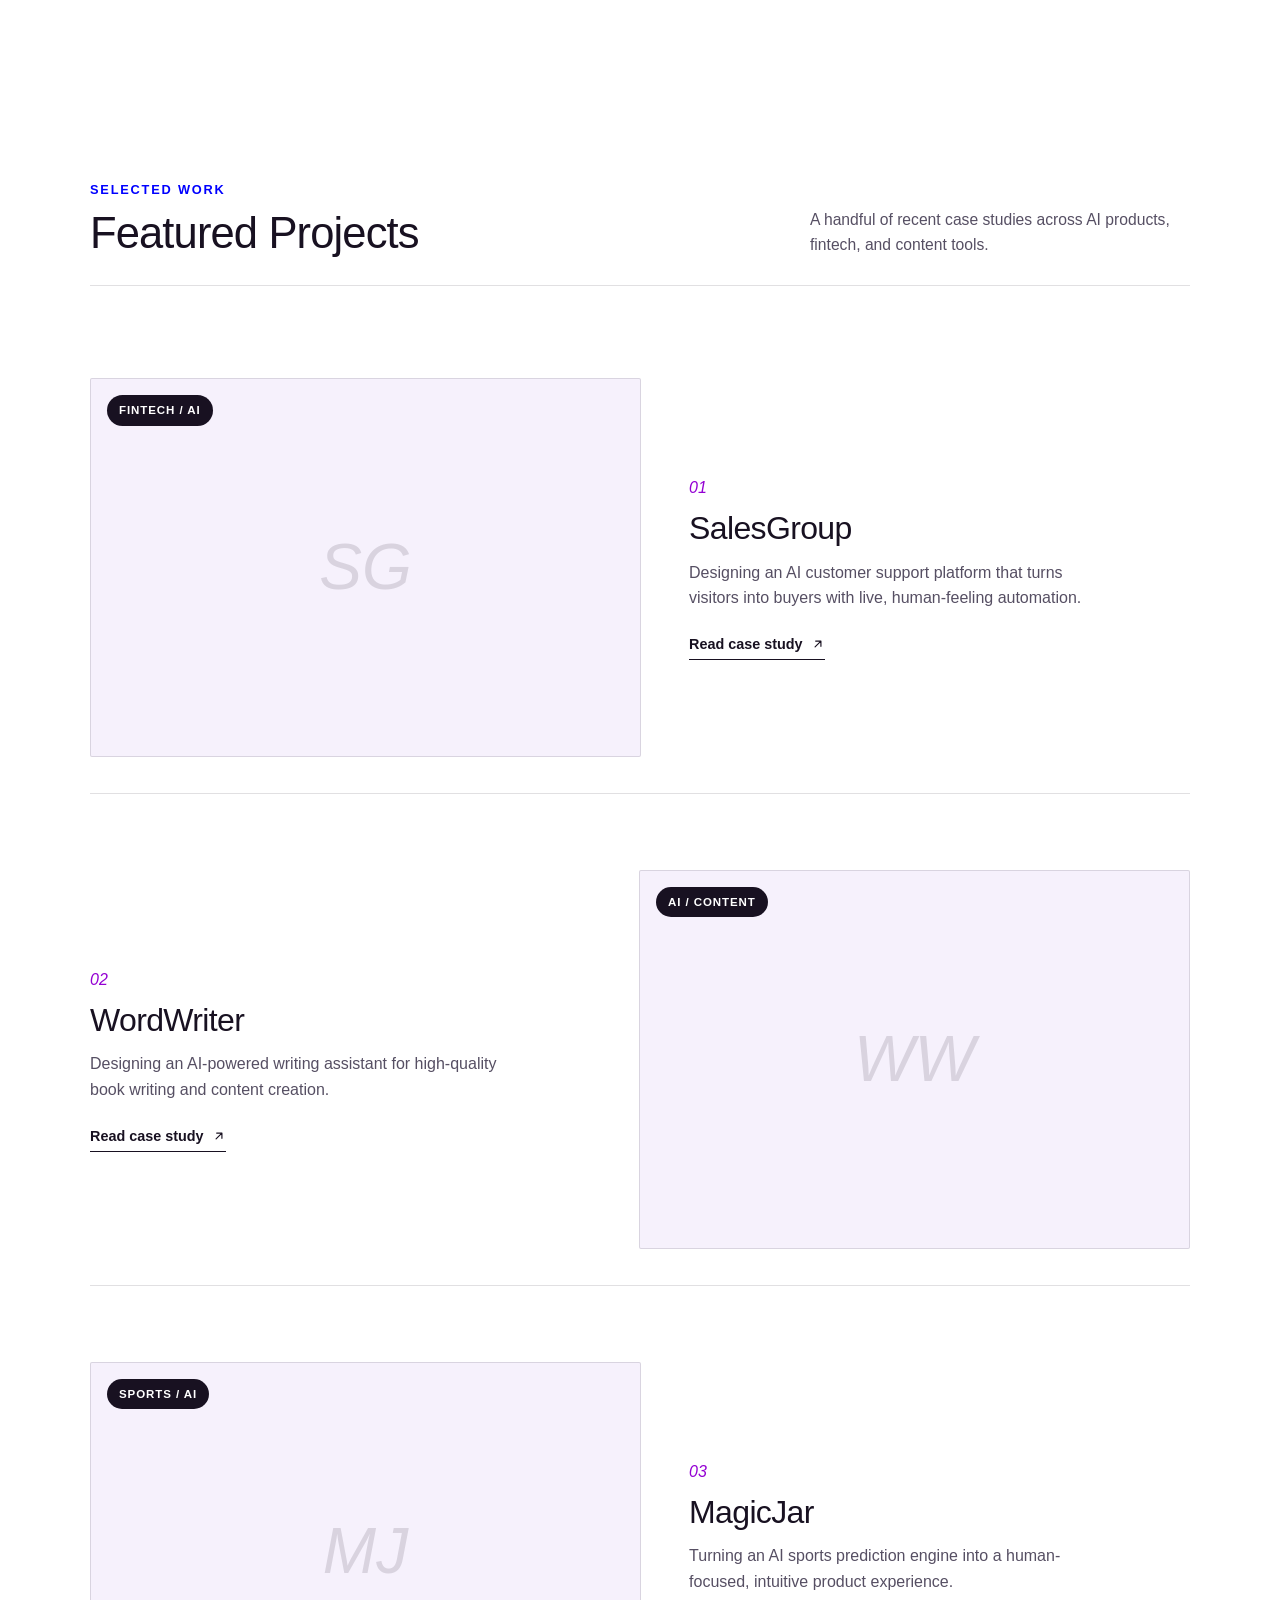
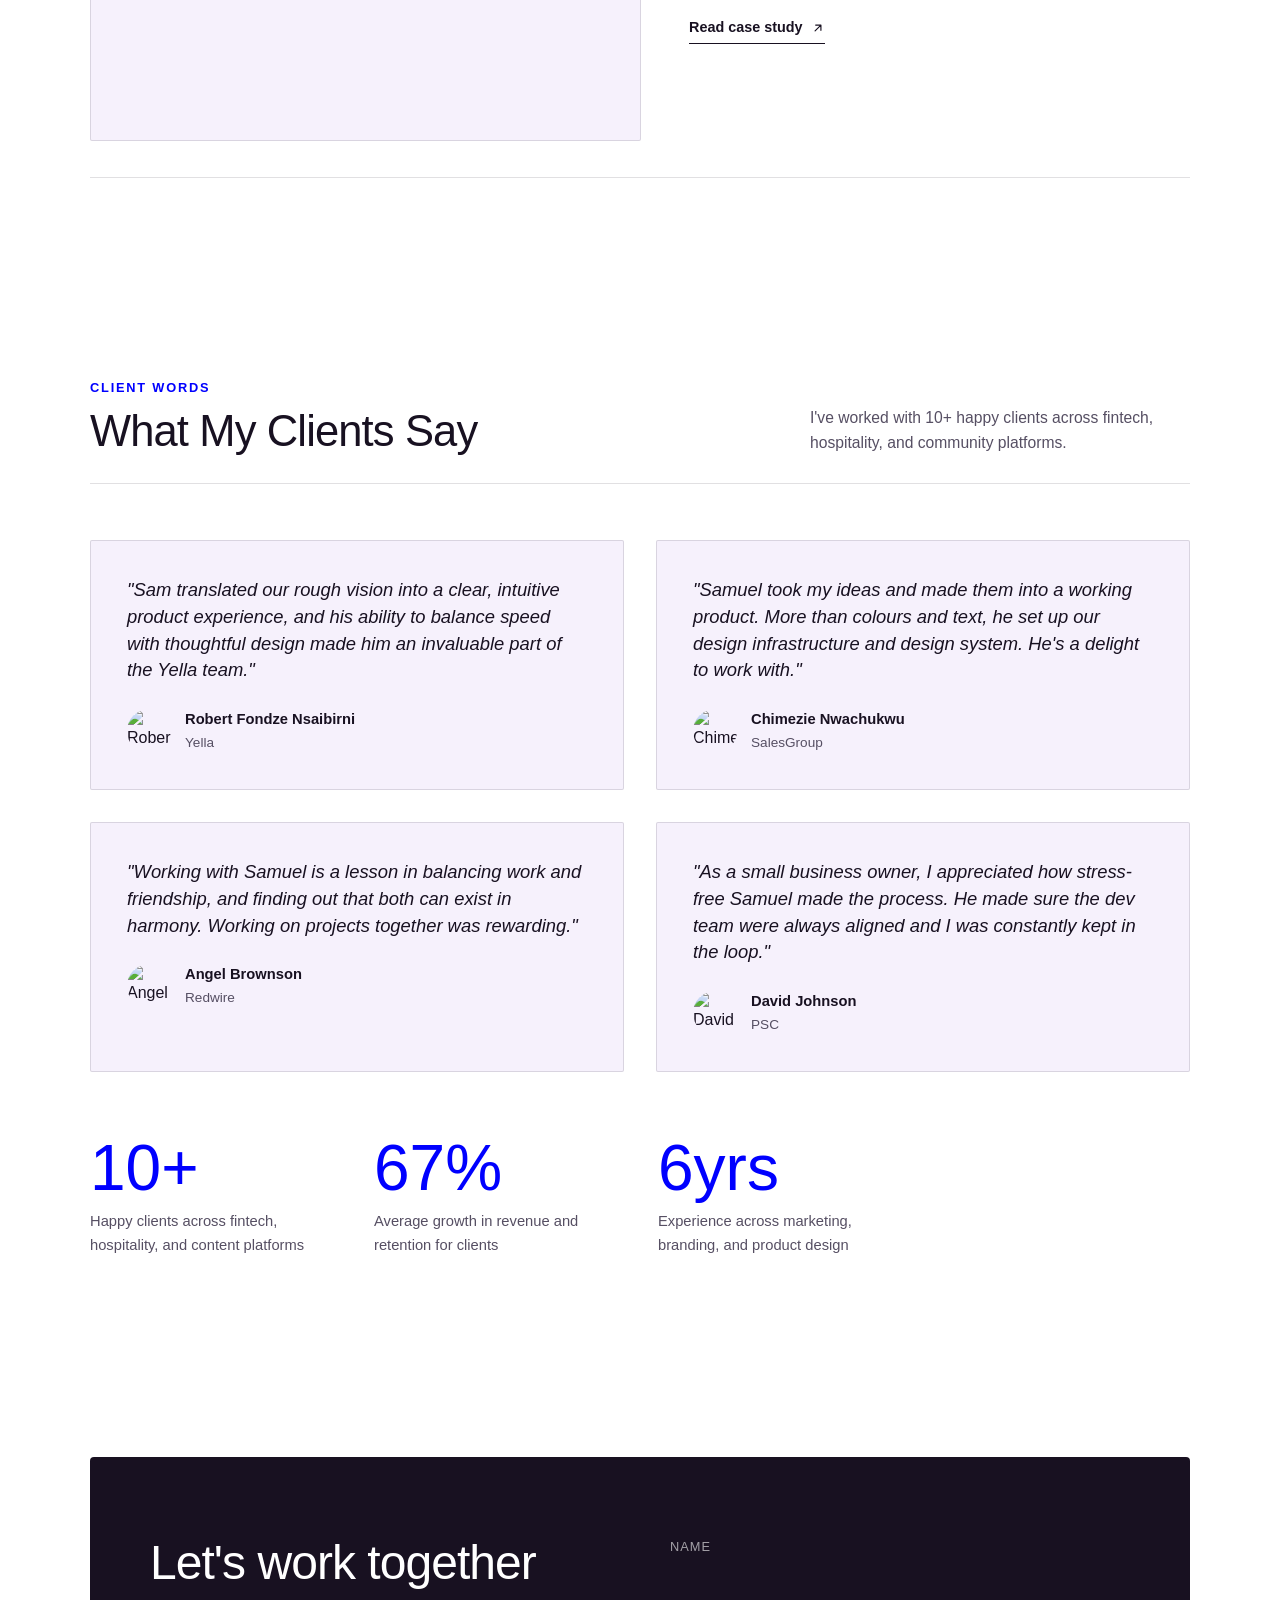
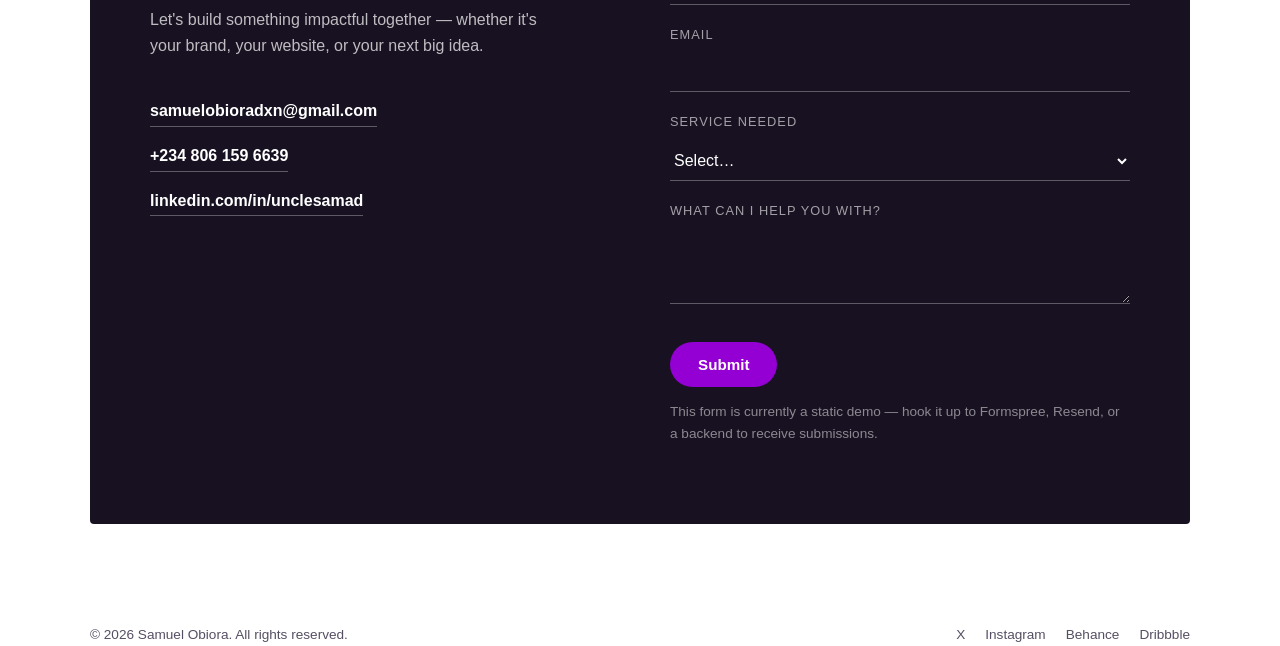
==== commit 295bd3b6: "Fluid transition from hero into next section: softer glows, fade overlay, no hard clipping" ====
--- a/index.html
+++ b/index.html
@@ -32,6 +32,7 @@
 <section class="simple-hero">
   <div class="sh-glow sh-glow-a"></div>
   <div class="sh-glow sh-glow-b"></div>
+  <div class="sh-fade"></div>
   <div class="sh-content reveal">
     <p class="sh-eyebrow">Samuel Obiora</p>
     <h1 class="sh-title">Product <span class="accent">Designer</span></h1>
--- a/styles.css
+++ b/styles.css
@@ -213,12 +213,20 @@
 .sh-glow {
   position: absolute;
   border-radius: 50%;
-  filter: blur(100px);
-  opacity: 0.32;
+  filter: blur(180px);
+  opacity: 0.22;
   z-index: 0;
 }
-.sh-glow-a { width: 560px; height: 560px; background: var(--rust); top: -140px; left: -120px; }
-.sh-glow-b { width: 480px; height: 480px; background: var(--rust-deep); bottom: -160px; right: -110px; }
+.sh-glow-a { width: 560px; height: 560px; background: var(--rust); top: -60px; left: -60px; }
+.sh-glow-b { width: 480px; height: 480px; background: var(--rust-deep); bottom: 40px; right: -20px; }
+.sh-fade {
+  position: absolute;
+  left: 0; right: 0; bottom: 0;
+  height: 40%;
+  background: linear-gradient(to bottom, rgba(255,255,255,0), var(--cream) 88%);
+  z-index: 1;
+  pointer-events: none;
+}
 
 .sh-content {
   position: relative;
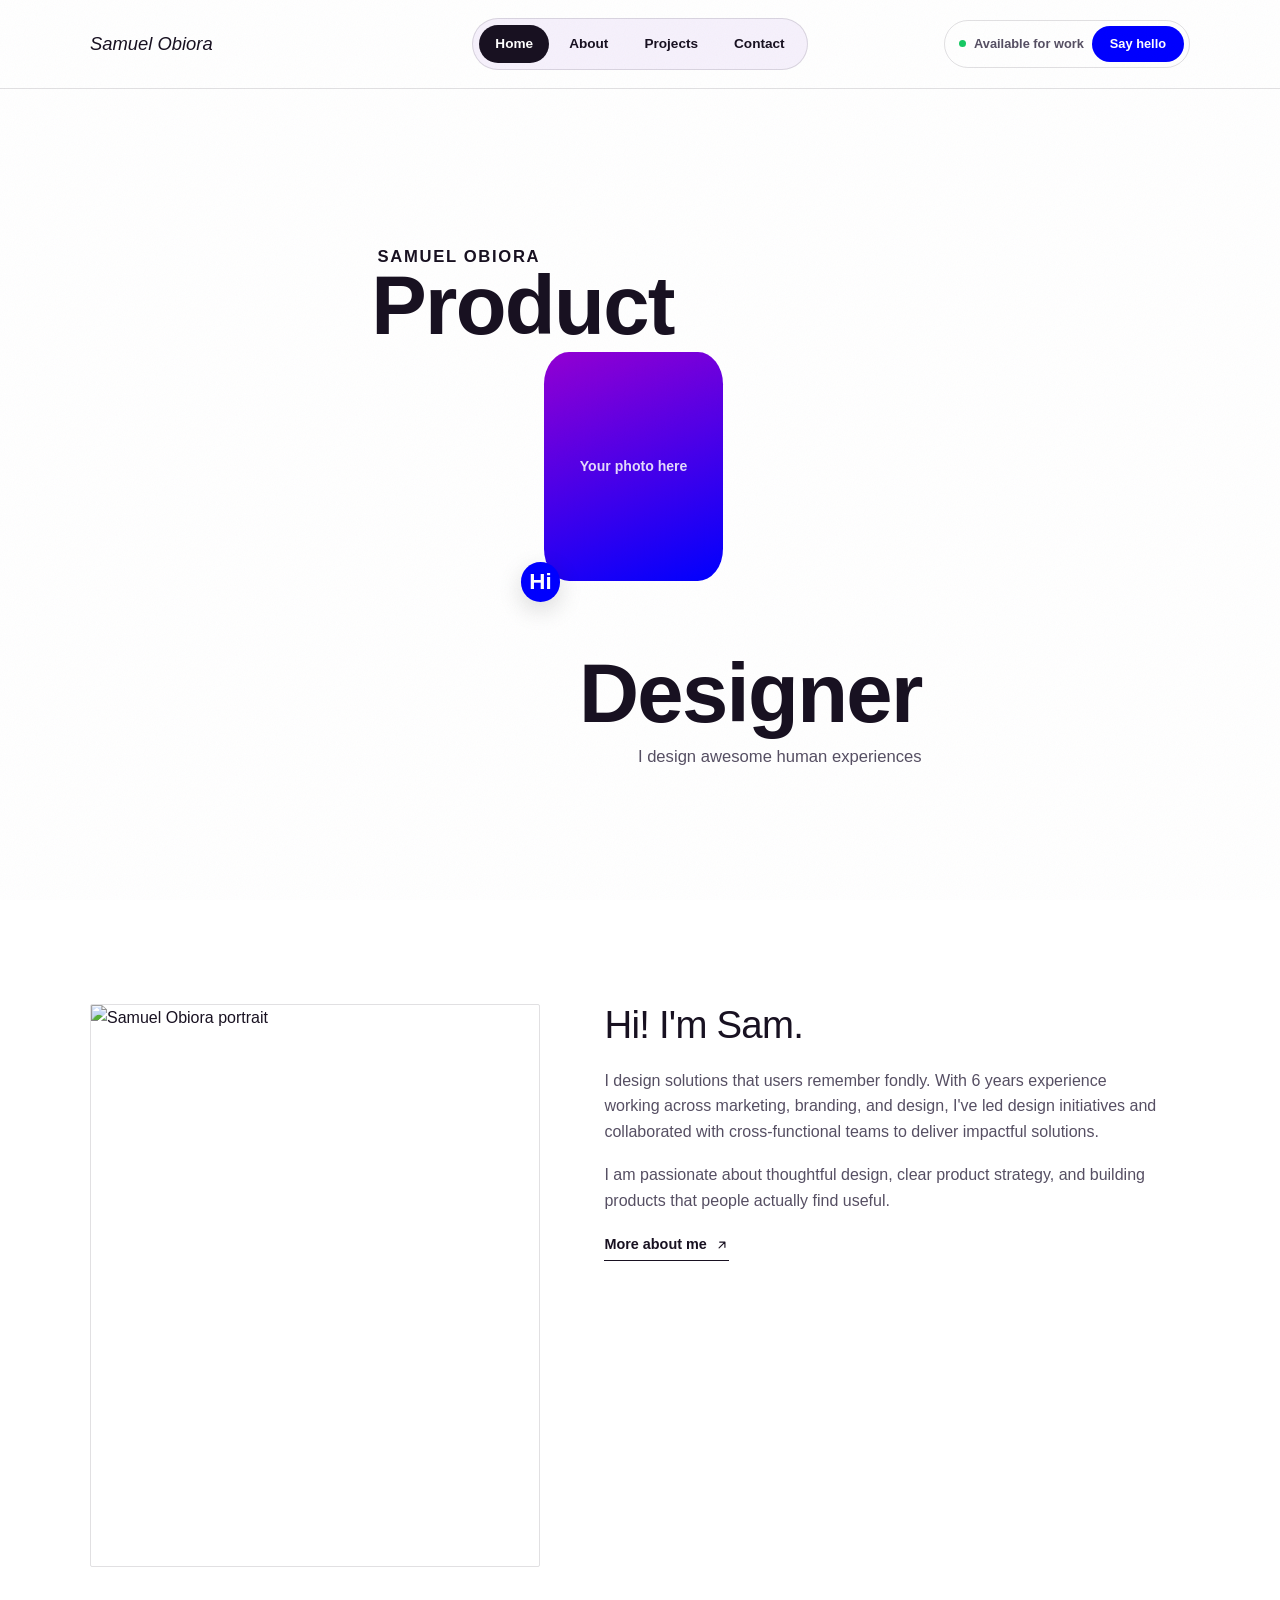
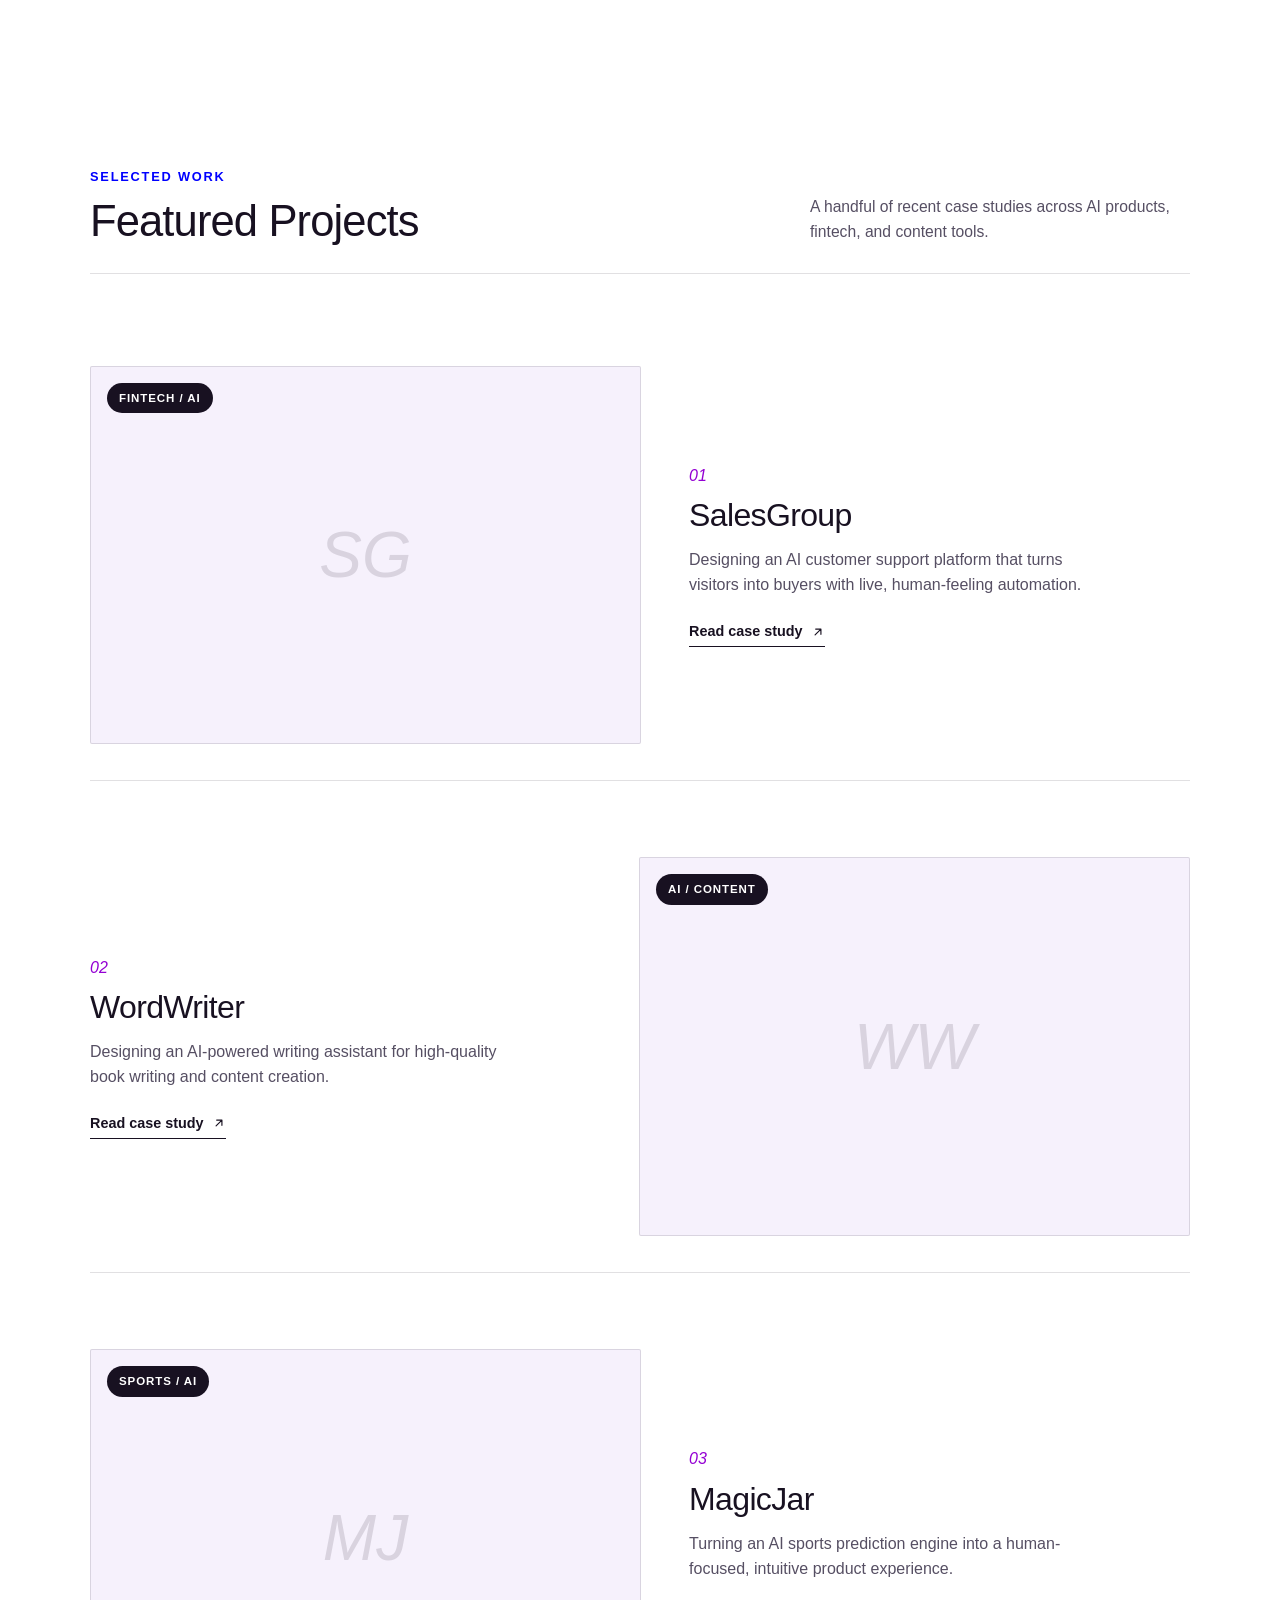
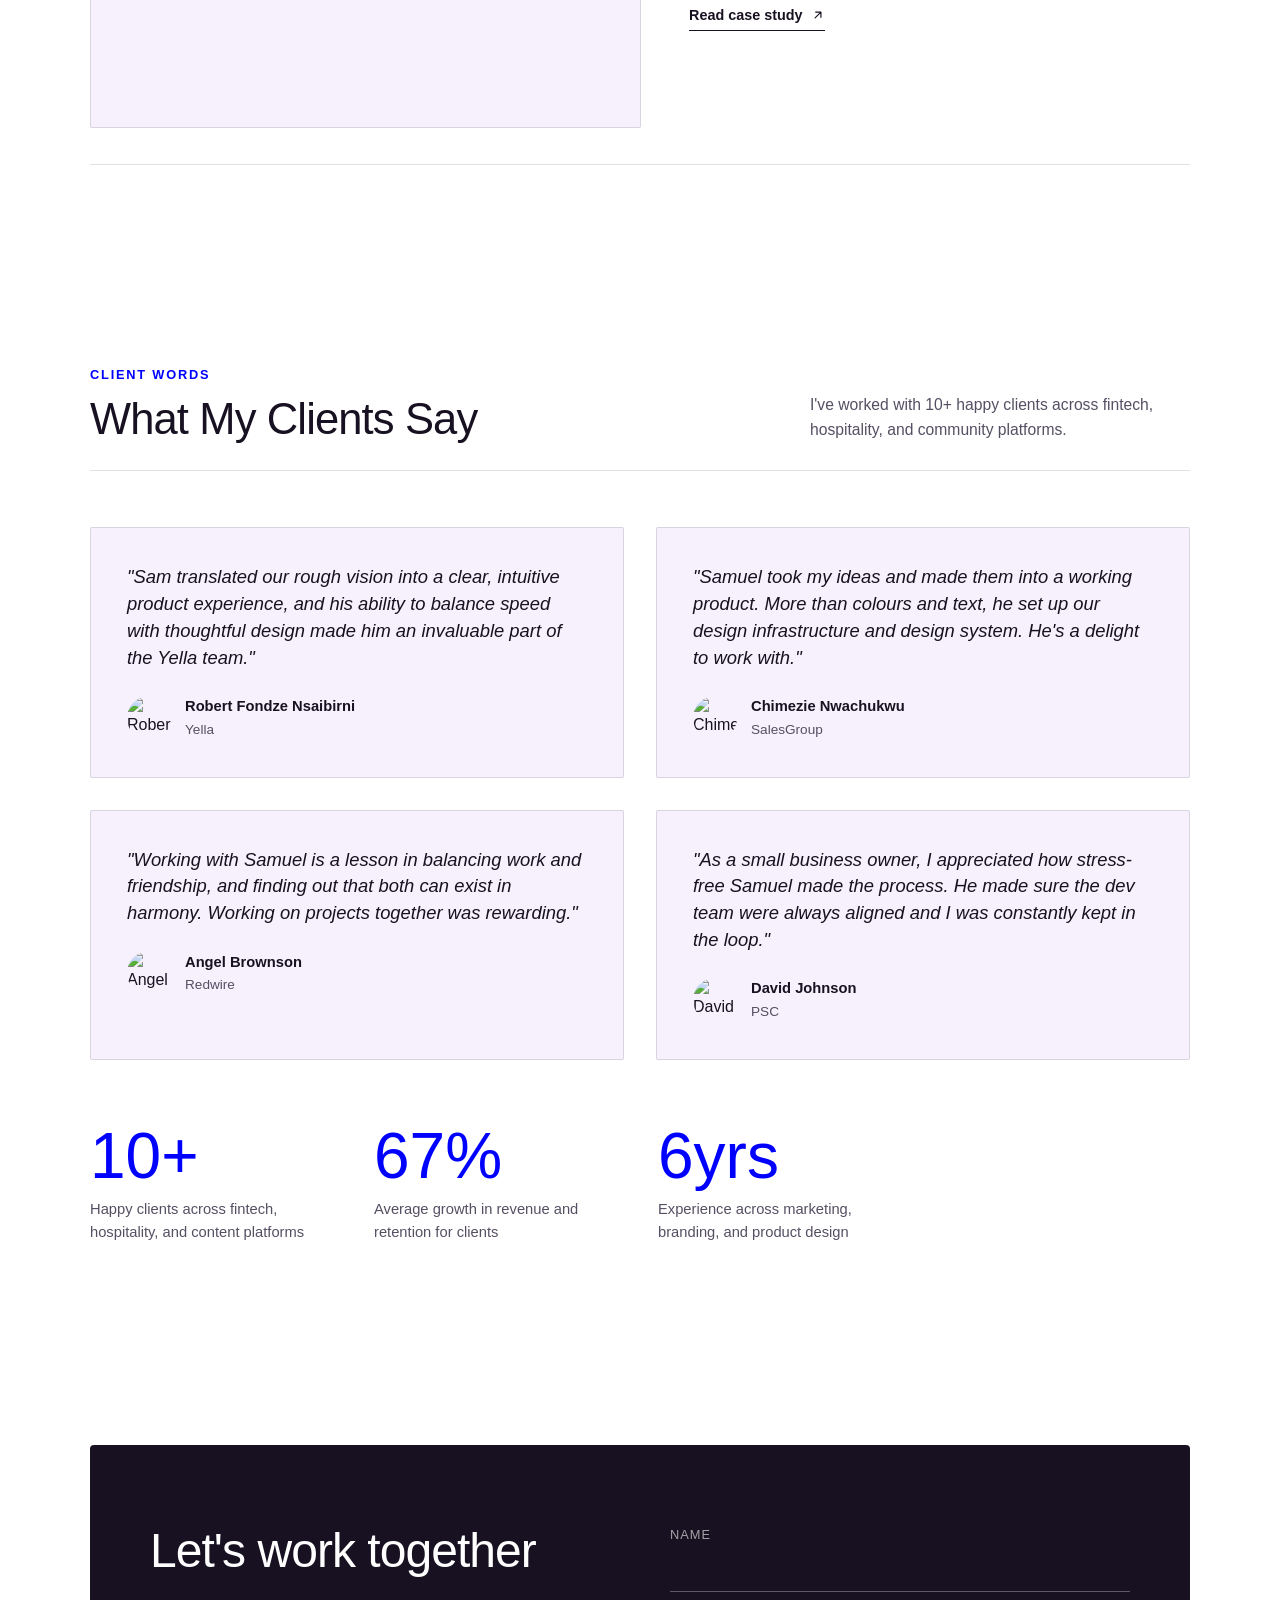
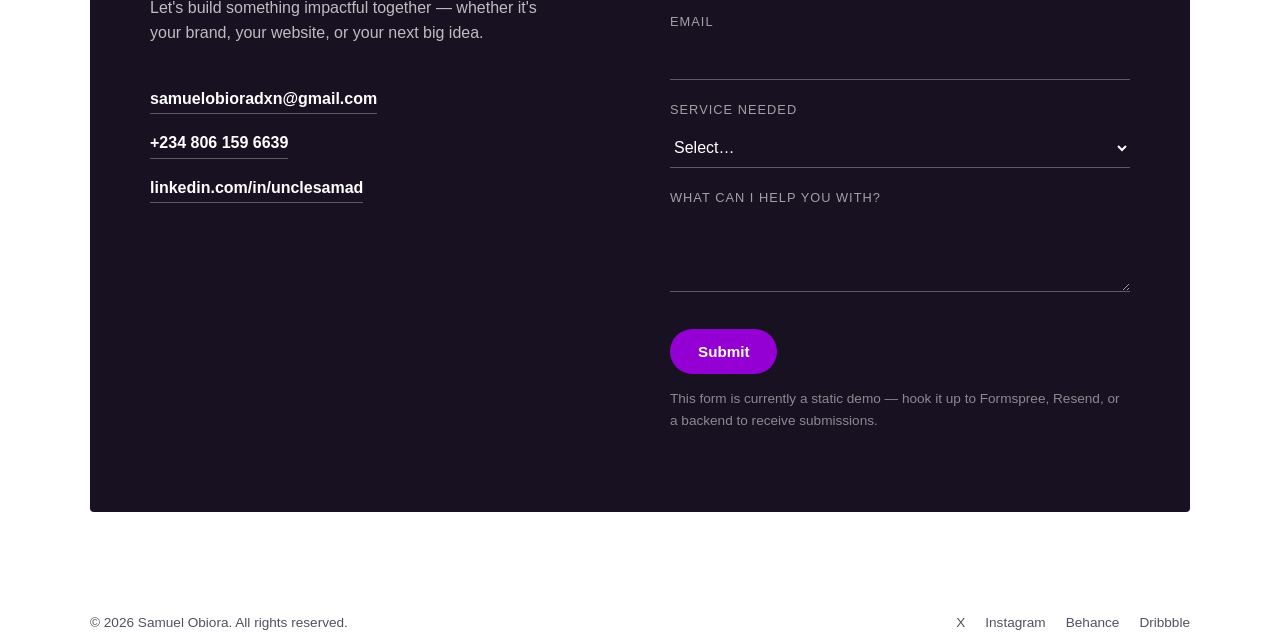
==== commit 7a181d80: "Rebuild hero as asymmetric composition: name, PRODUCT/DESIGNER stacked type, photo with Hi badge" ====
--- a/index.html
+++ b/index.html
@@ -30,13 +30,19 @@
 </header>
 
 <section class="simple-hero">
-  <div class="sh-glow sh-glow-a"></div>
-  <div class="sh-glow sh-glow-b"></div>
-  <div class="sh-fade"></div>
-  <div class="sh-content reveal">
-    <p class="sh-eyebrow">Samuel Obiora</p>
-    <h1 class="sh-title">Product <span class="accent">Designer</span></h1>
-    <p class="sh-sub">I design awesome human experiences.</p>
+  <div class="hero-composition reveal">
+    <p class="hc-name">Samuel Obiora</p>
+    <h1 class="hc-word hc-word-top">Product</h1>
+    <div class="hc-image-wrap">
+      <div class="hc-image hc-image-placeholder">
+        <span>Your photo here</span>
+      </div>
+      <div class="hc-badge">Hi</div>
+    </div>
+    <div class="hc-bottom">
+      <h1 class="hc-word hc-word-bottom">Designer</h1>
+      <p class="hc-tagline">I design awesome human experiences</p>
+    </div>
   </div>
 </section>
 
--- a/styles.css
+++ b/styles.css
@@ -201,65 +201,106 @@
 
 /* ---------- Simple Hero (homepage) ---------- */
 .simple-hero {
-  min-height: 92vh;
+  padding: 60px 0 80px;
+  display: flex;
+  align-items: center;
+  justify-content: center;
+  background: var(--cream);
+}
+
+.hero-composition {
+  position: relative;
+  width: 100%;
+  max-width: 640px;
+  aspect-ratio: 1088 / 1148;
+  margin: 0 auto;
+  container-type: inline-size;
+}
+
+.hc-name {
+  position: absolute;
+  top: 14%;
+  left: 9%;
+  font-size: clamp(0.75rem, 2.6cqw, 1.05rem);
+  font-weight: 700;
+  text-transform: uppercase;
+  letter-spacing: 0.1em;
+  color: var(--ink);
+}
+
+.hc-word {
+  position: absolute;
+  font-weight: 800;
+  font-stretch: condensed;
+  font-size: clamp(2.4rem, 13cqw, 7rem);
+  line-height: 0.85;
+  letter-spacing: -0.02em;
+  color: var(--ink);
+  white-space: nowrap;
+}
+.hc-word-top { top: 18%; left: 8%; }
+
+.hc-image-wrap {
+  position: absolute;
+  top: 30%;
+  left: 35%;
+  width: 28%;
+  height: 34%;
+}
+.hc-image {
+  width: 100%;
+  height: 100%;
+  border-radius: 14%;
+  overflow: hidden;
+  object-fit: cover;
+  display: block;
+}
+.hc-image-placeholder {
+  background: linear-gradient(160deg, var(--rust), var(--rust-deep));
   display: flex;
   align-items: center;
   justify-content: center;
   text-align: center;
-  position: relative;
-  overflow: hidden;
-  background: var(--cream);
-}
-.sh-glow {
+  padding: 10%;
+}
+.hc-image-placeholder span {
+  color: rgba(255,255,255,0.85);
+  font-size: clamp(0.7rem, 2.2cqw, 0.9rem);
+  font-weight: 600;
+}
+
+.hc-badge {
   position: absolute;
+  bottom: -9%;
+  left: -13%;
+  width: 22%;
+  aspect-ratio: 1;
+  background: var(--rust-deep);
+  color: #fff;
   border-radius: 50%;
-  filter: blur(180px);
-  opacity: 0.22;
-  z-index: 0;
-}
-.sh-glow-a { width: 560px; height: 560px; background: var(--rust); top: -60px; left: -60px; }
-.sh-glow-b { width: 480px; height: 480px; background: var(--rust-deep); bottom: 40px; right: -20px; }
-.sh-fade {
+  display: flex;
+  align-items: center;
+  justify-content: center;
+  font-weight: 700;
+  font-size: clamp(0.85rem, 3.6cqw, 1.4rem);
+  box-shadow: 0 8px 24px rgba(0,0,0,0.15);
+}
+
+.hc-bottom {
   position: absolute;
-  left: 0; right: 0; bottom: 0;
-  height: 40%;
-  background: linear-gradient(to bottom, rgba(255,255,255,0), var(--cream) 88%);
-  z-index: 1;
-  pointer-events: none;
-}
-
-.sh-content {
-  position: relative;
-  z-index: 2;
-  max-width: 920px;
-  padding: 0 24px;
-}
-.sh-eyebrow {
-  font-size: 1.1rem;
-  font-weight: 700;
-  text-transform: uppercase;
-  letter-spacing: 0.16em;
-  color: var(--rust-deep);
-  margin-bottom: 22px;
-}
-.sh-title {
-  font-size: clamp(3rem, 9vw, 7rem);
-  line-height: 1.02;
-  font-weight: 700;
-  color: var(--ink);
-  letter-spacing: -0.02em;
-}
-.sh-title .accent { color: var(--rust); }
-.sh-sub {
-  margin: 28px auto 0;
-  max-width: 560px;
-  font-size: 1.4rem;
+  bottom: 8%;
+  right: 6%;
+  text-align: right;
+}
+.hc-word-bottom { position: static; }
+.hc-tagline {
+  margin-top: 4%;
+  font-size: clamp(0.8rem, 2.6cqw, 1.05rem);
   color: var(--ink-soft);
 }
 
-@media (max-width: 700px) {
-  .simple-hero { min-height: 80vh; }
-  .sh-glow-a, .sh-glow-b { width: 320px; height: 320px; }
+@media (max-width: 500px) {
+  .hero-composition { max-width: 380px; }
 }
 
 /* ---------- Hero (secondary pages) ---------- */
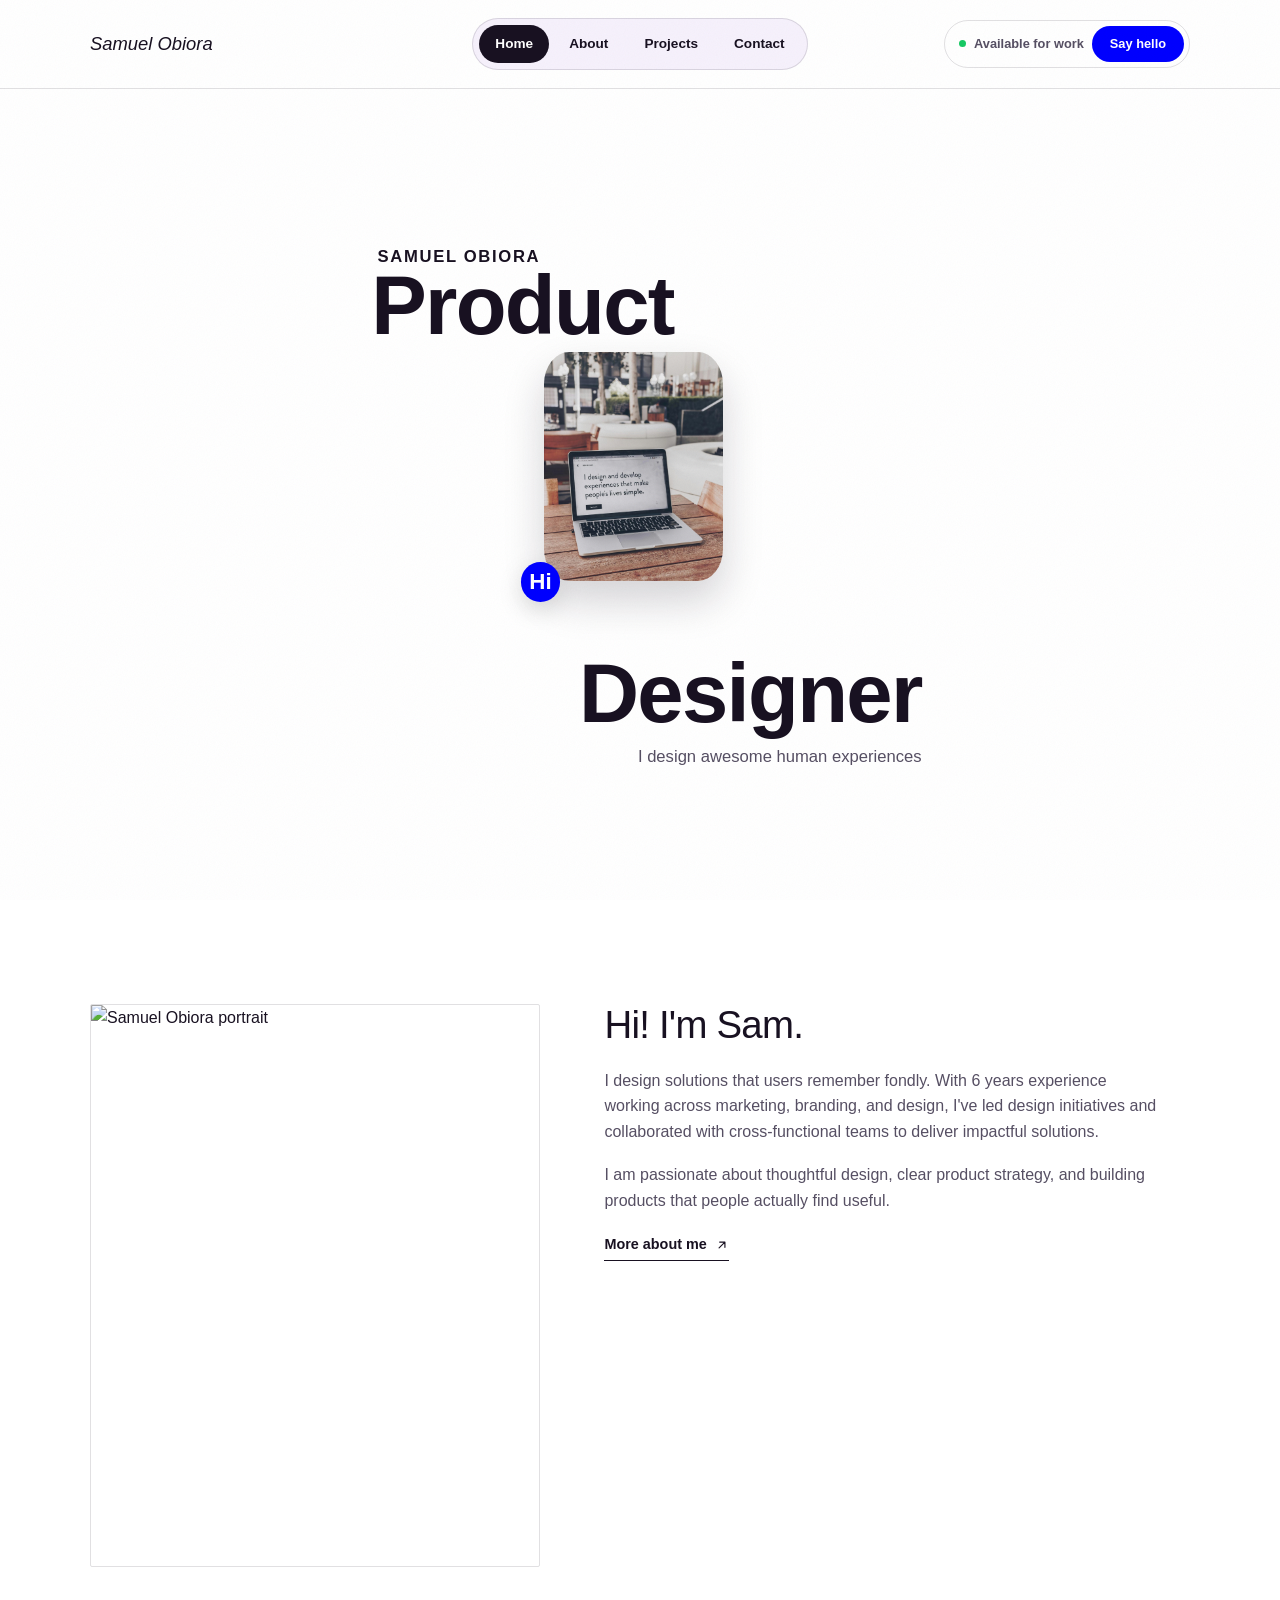
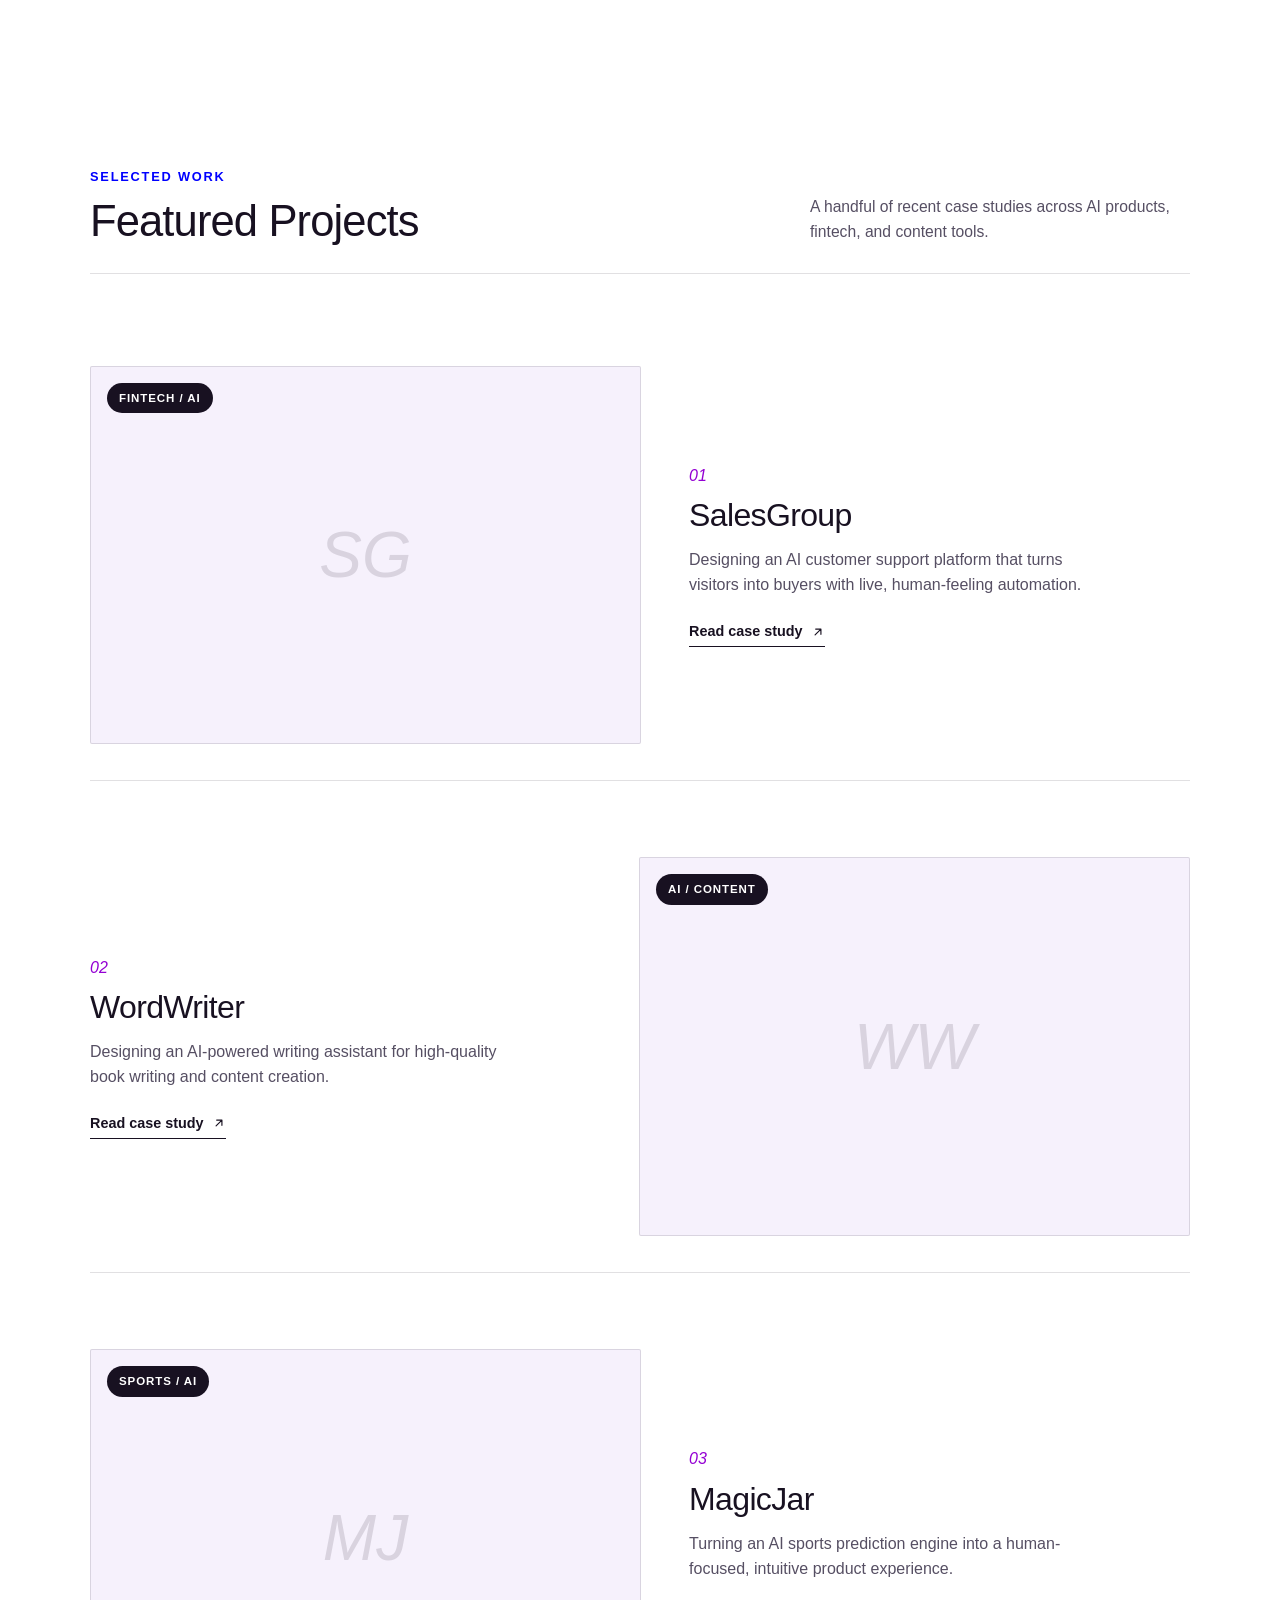
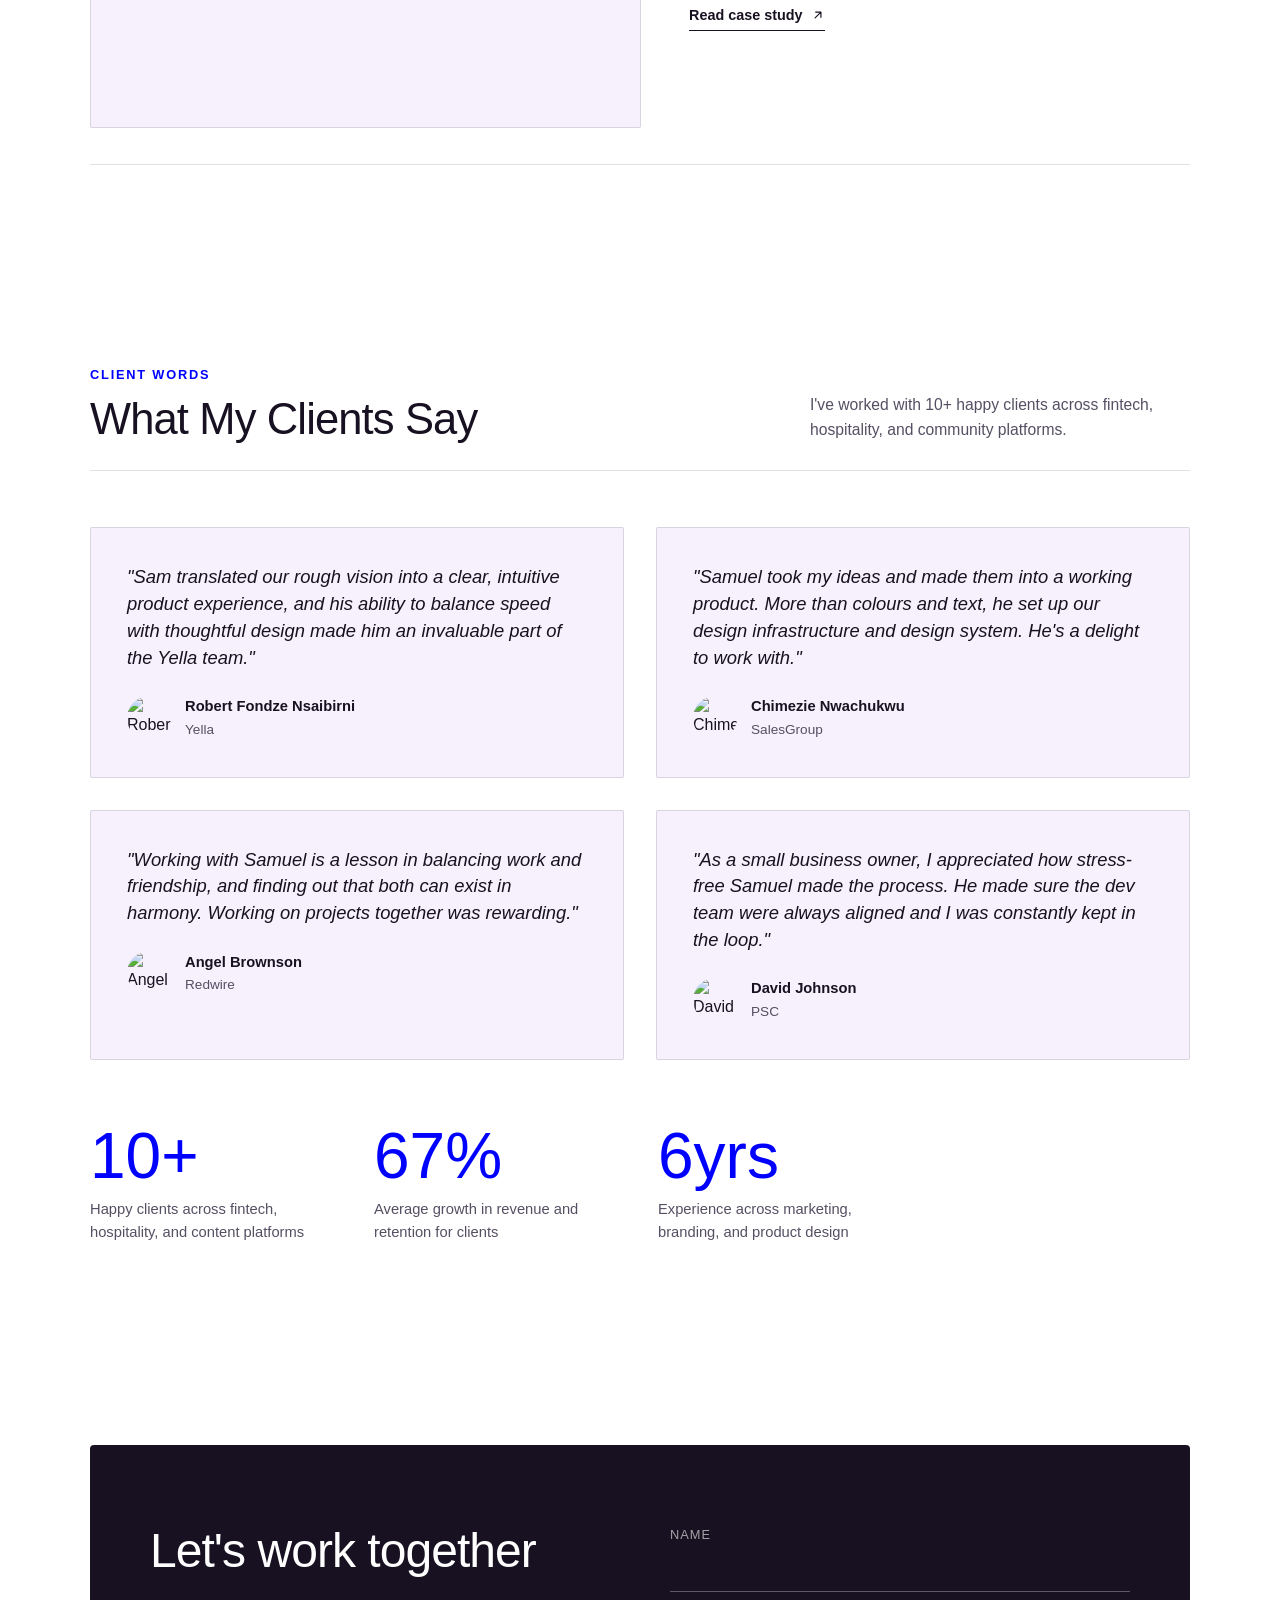
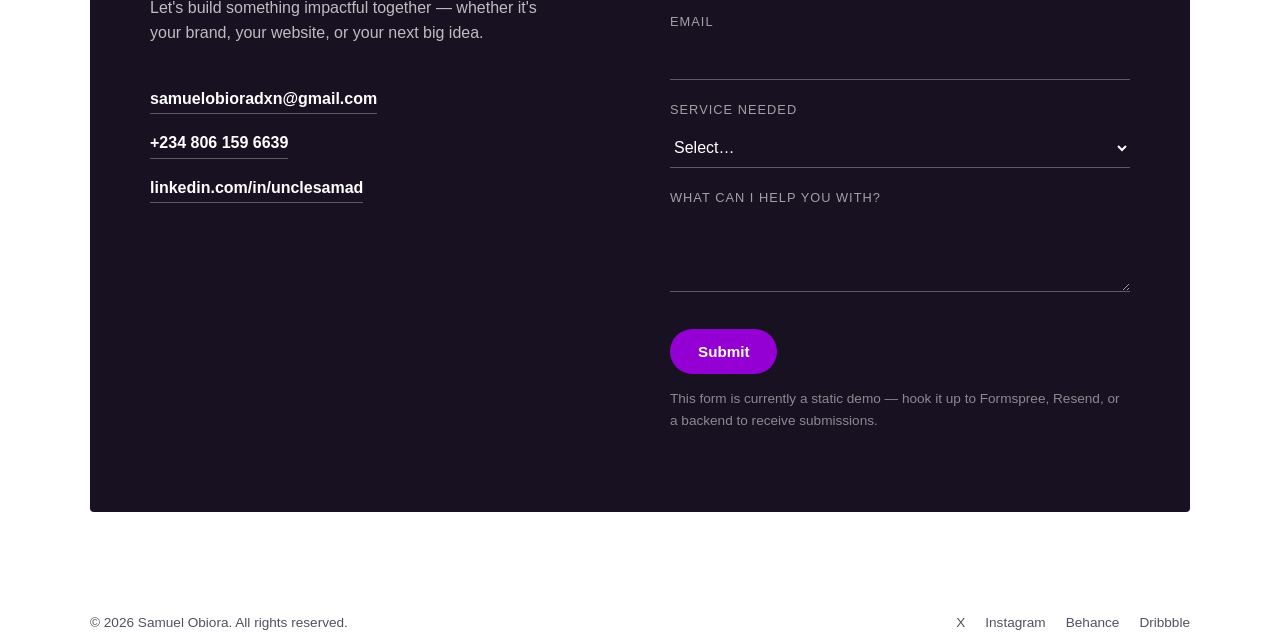
==== commit 2e35d988: "Add real hero photo" ====
--- a/index.html
+++ b/index.html
@@ -34,9 +34,7 @@
     <p class="hc-name">Samuel Obiora</p>
     <h1 class="hc-word hc-word-top">Product</h1>
     <div class="hc-image-wrap">
-      <div class="hc-image hc-image-placeholder">
-        <span>Your photo here</span>
-      </div>
+      <img class="hc-image" src="images/hero-photo.jpg" alt="Laptop open on a wooden table outdoors">
       <div class="hc-badge">Hi</div>
     </div>
     <div class="hc-bottom">
--- a/styles.css
+++ b/styles.css
@@ -254,19 +254,7 @@
   overflow: hidden;
   object-fit: cover;
   display: block;
-}
-.hc-image-placeholder {
-  background: linear-gradient(160deg, var(--rust), var(--rust-deep));
-  display: flex;
-  align-items: center;
-  justify-content: center;
-  text-align: center;
-  padding: 10%;
-}
-.hc-image-placeholder span {
-  color: rgba(255,255,255,0.85);
-  font-size: clamp(0.7rem, 2.2cqw, 0.9rem);
-  font-weight: 600;
+  box-shadow: 0 20px 40px rgba(24,17,33,0.18);
 }
 
 .hc-badge {
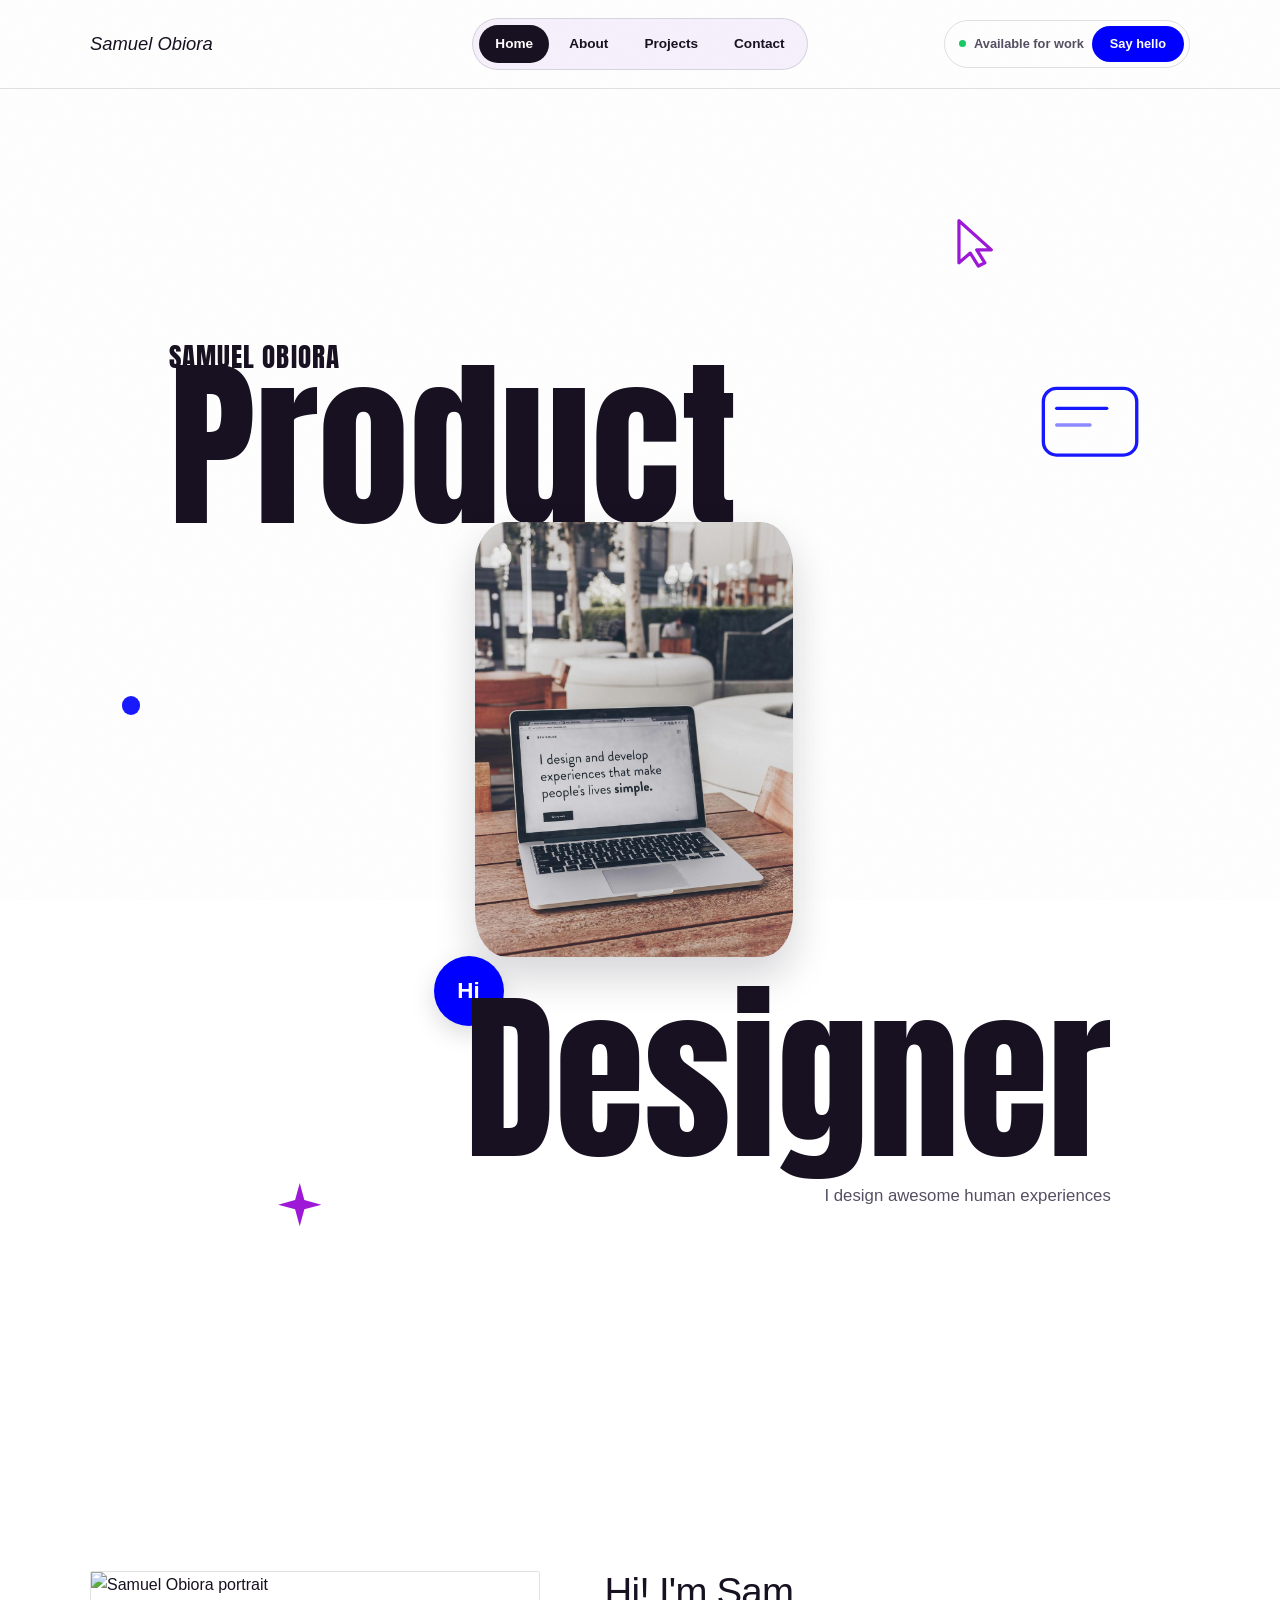
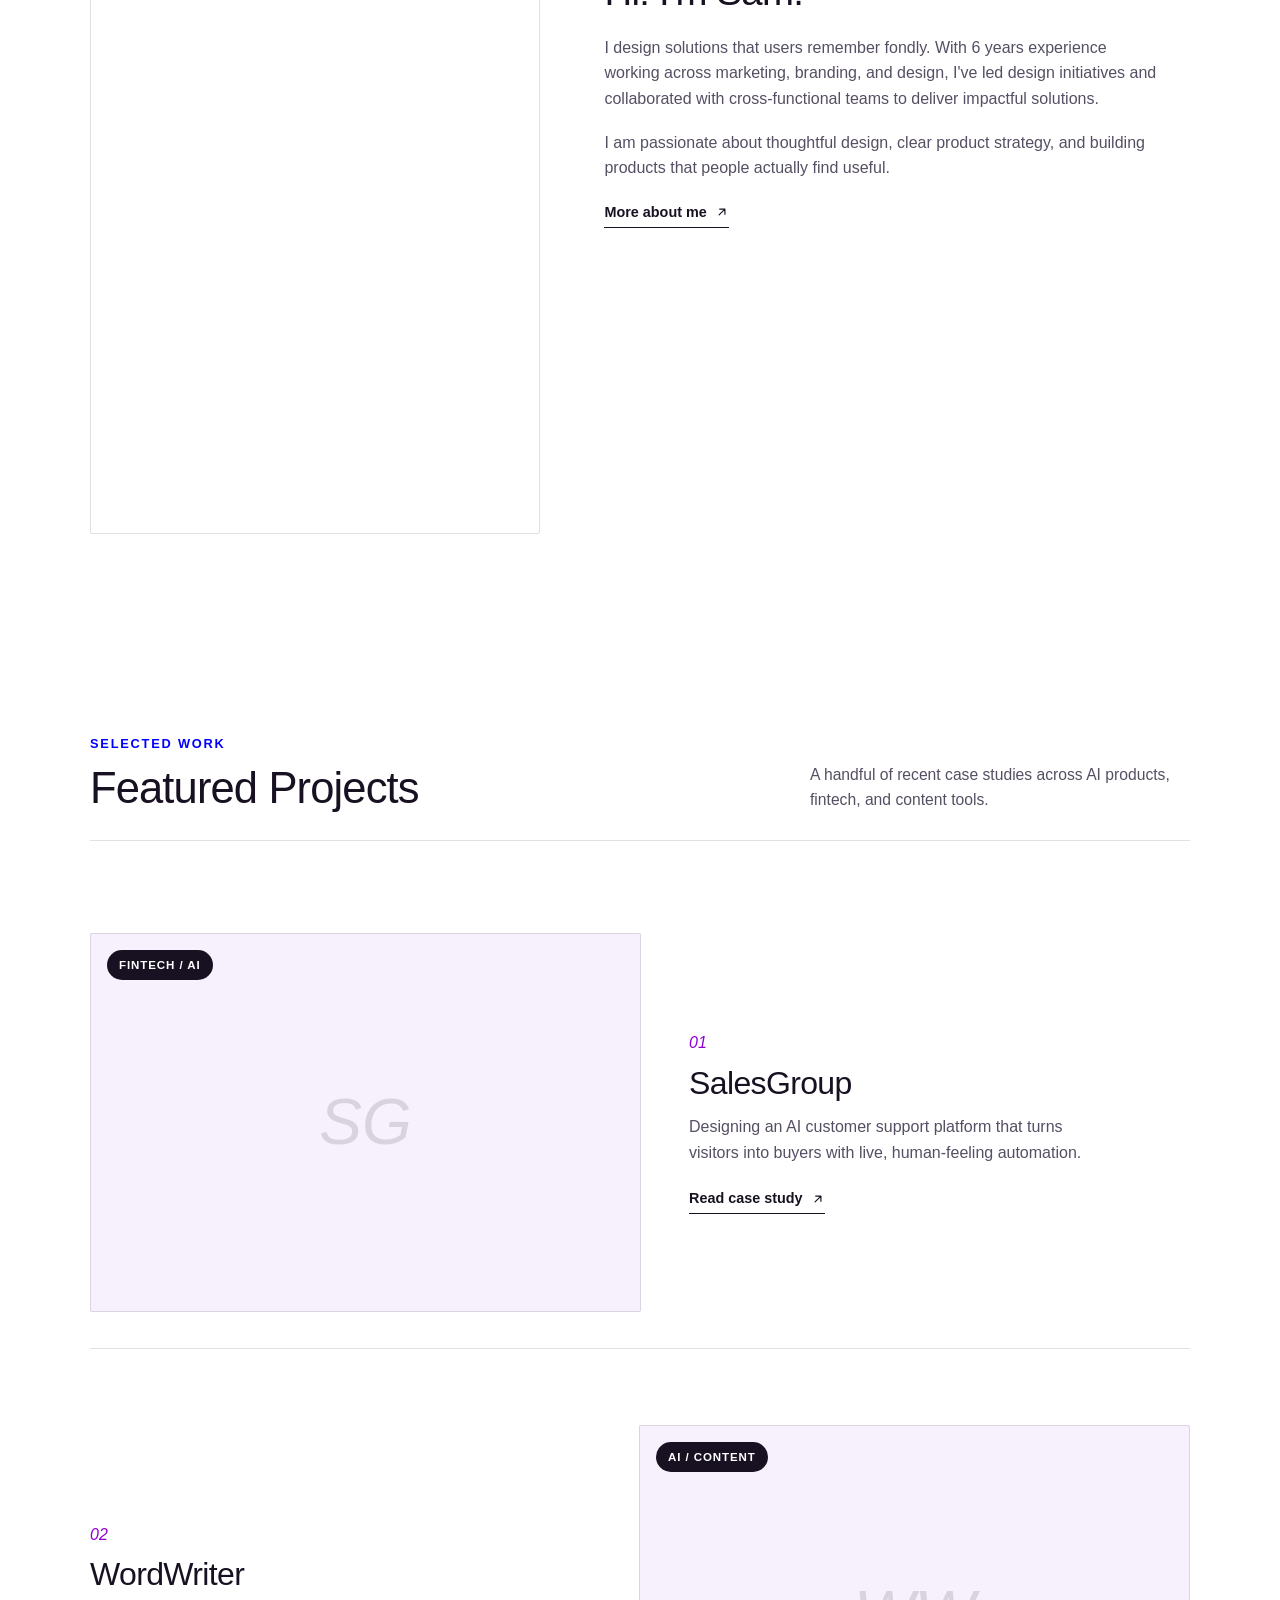
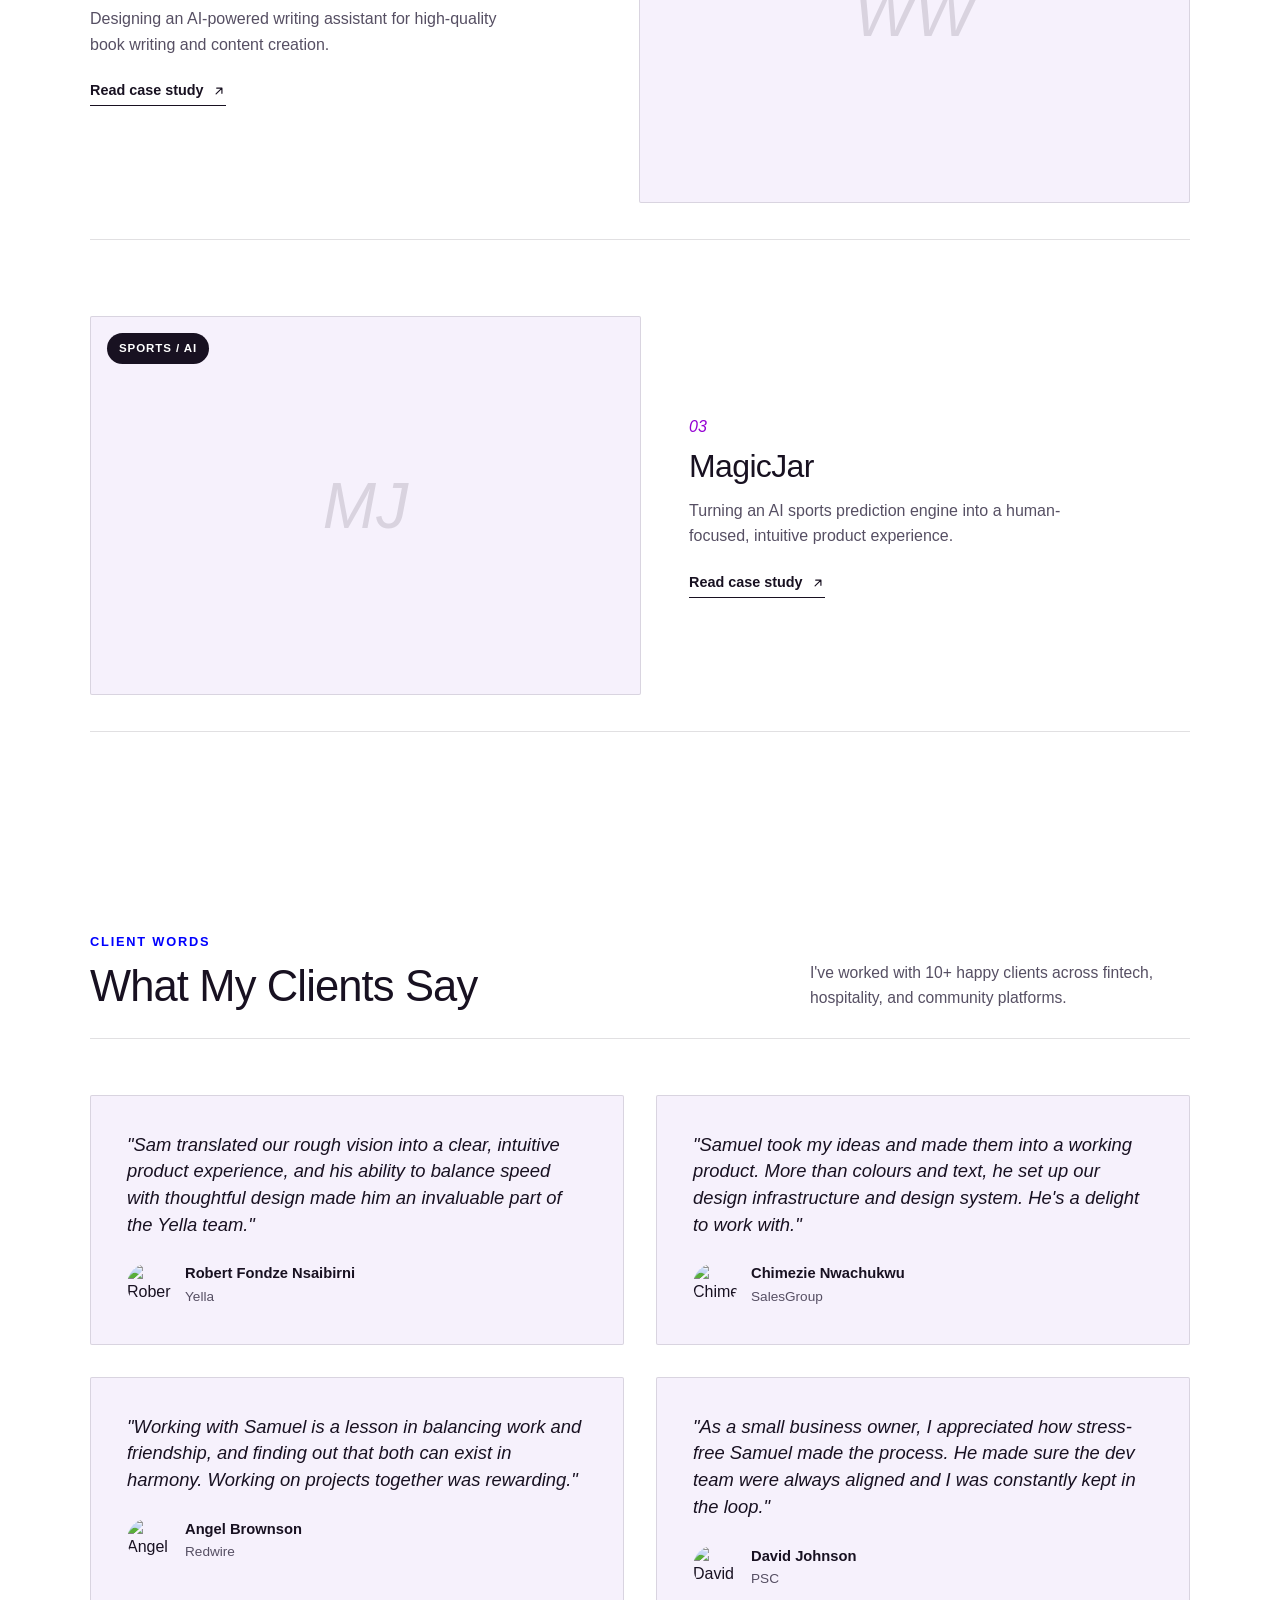
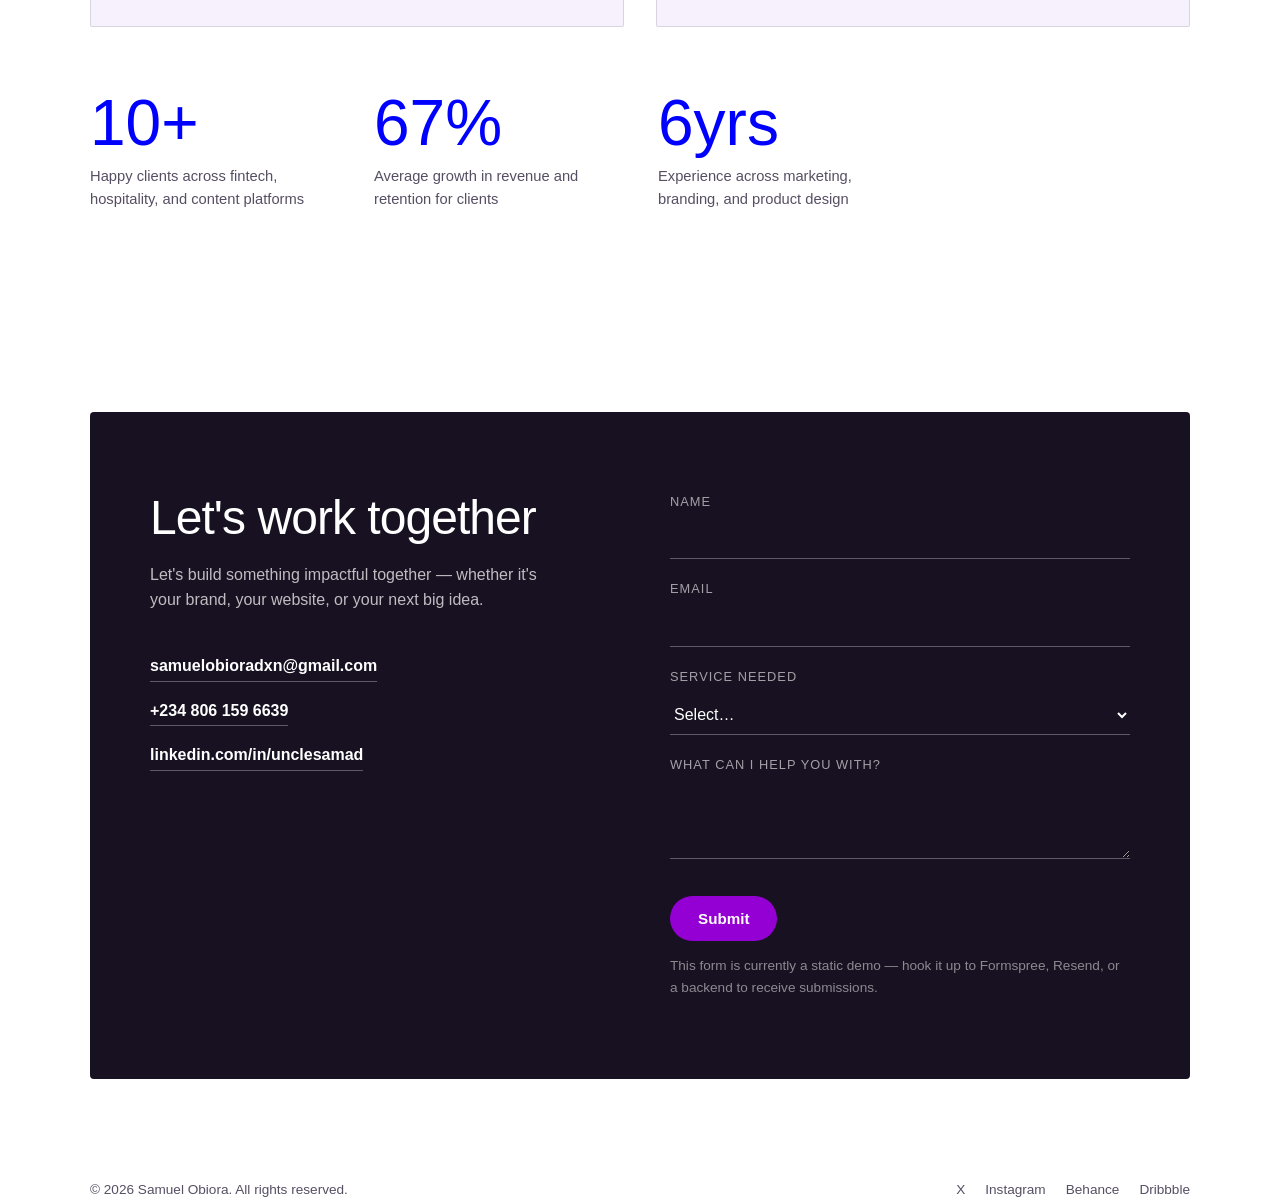
==== commit 088b0a1f: "Add floating design-motif animation around hero: cursor, UI card, dot, spark" ====
--- a/index.html
+++ b/index.html
@@ -37,6 +37,21 @@
       <img class="hc-image" src="images/hero-photo.jpg" alt="Laptop open on a wooden table outdoors">
       <div class="hc-badge">Hi</div>
     </div>
+
+    <div class="hero-floaters" aria-hidden="true">
+      <svg class="hf hf-cursor" viewBox="0 0 40 40" style="top:5%; left:76%;">
+        <path d="M8 6 L8 32 L15 26 L20 34 L24 32 L19 24 L28 24 Z" fill="none" stroke="#9400D3" stroke-width="2" stroke-linejoin="round"/>
+      </svg>
+      <svg class="hf hf-card" viewBox="0 0 60 44" style="top:19%; left:84%;">
+        <rect x="2" y="2" width="56" height="40" rx="8" fill="none" stroke="#0000FF" stroke-width="2"/>
+        <line x1="10" y1="14" x2="40" y2="14" stroke="#0000FF" stroke-width="2" stroke-linecap="round"/>
+        <line x1="10" y1="24" x2="30" y2="24" stroke="#0000FF" stroke-width="2" stroke-linecap="round" opacity="0.5"/>
+      </svg>
+      <div class="hf hf-dot" style="top:44%; left:6%;"></div>
+      <svg class="hf hf-spark" viewBox="0 0 32 32" style="top:83%; left:19%;">
+        <path d="M16 2 L19 13 L30 16 L19 19 L16 30 L13 19 L2 16 L13 13 Z" fill="#9400D3"/>
+      </svg>
+    </div>
     <div class="hc-bottom">
       <h1 class="hc-word hc-word-bottom">Designer</h1>
       <p class="hc-tagline">I design awesome human experiences</p>
--- a/styles.css
+++ b/styles.css
@@ -2,6 +2,8 @@
    Samuel Obiora — Portfolio Design System
    Helvetica Neue throughout, white base, violet (#9400D3) + blue (#0000FF) brand accents
    ============================================ */
+
+@import url('https://fonts.googleapis.com/css2?family=Anton&display=swap');
 
 :root {
   --cream: #ffffff;
@@ -210,8 +212,8 @@
 
 .hero-composition {
   position: relative;
-  width: 100%;
-  max-width: 640px;
+  width: 92%;
+  max-width: 1200px;
   aspect-ratio: 1088 / 1148;
   margin: 0 auto;
   container-type: inline-size;
@@ -219,38 +221,38 @@
 
 .hc-name {
   position: absolute;
-  top: 14%;
-  left: 9%;
-  font-size: clamp(0.75rem, 2.6cqw, 1.05rem);
-  font-weight: 700;
+  top: 15%;
+  left: 10%;
+  font-family: 'Anton', sans-serif;
+  font-size: clamp(1rem, 2.9cqw, 1.7rem);
   text-transform: uppercase;
-  letter-spacing: 0.1em;
+  letter-spacing: 0.04em;
   color: var(--ink);
 }
 
 .hc-word {
   position: absolute;
-  font-weight: 800;
-  font-stretch: condensed;
-  font-size: clamp(2.4rem, 13cqw, 7rem);
-  line-height: 0.85;
-  letter-spacing: -0.02em;
+  font-family: 'Anton', sans-serif;
+  font-weight: 400;
+  font-size: clamp(3.8rem, 15.5cqw, 11.5rem);
+  line-height: 0.8;
+  letter-spacing: 0;
   color: var(--ink);
   white-space: nowrap;
 }
-.hc-word-top { top: 18%; left: 8%; }
+.hc-word-top { top: 18%; left: 10%; }
 
 .hc-image-wrap {
   position: absolute;
   top: 30%;
-  left: 35%;
-  width: 28%;
-  height: 34%;
+  left: 36%;
+  width: 27%;
+  height: 35%;
 }
 .hc-image {
   width: 100%;
   height: 100%;
-  border-radius: 14%;
+  border-radius: 10%;
   overflow: hidden;
   object-fit: cover;
   display: block;
@@ -259,7 +261,7 @@
 
 .hc-badge {
   position: absolute;
-  bottom: -9%;
+  bottom: -16%;
   left: -13%;
   width: 22%;
   aspect-ratio: 1;
@@ -276,19 +278,54 @@
 
 .hc-bottom {
   position: absolute;
-  bottom: 8%;
-  right: 6%;
+  top: 69%;
+  right: 10%;
   text-align: right;
 }
-.hc-word-bottom { position: static; }
+.hc-word-bottom {
+  position: static;
+  display: inline-block;
+  font-family: 'Anton', sans-serif;
+  font-weight: 400;
+}
 .hc-tagline {
-  margin-top: 4%;
+  margin-top: 3%;
+  font-family: 'Helvetica Neue', Helvetica, Arial, sans-serif;
   font-size: clamp(0.8rem, 2.6cqw, 1.05rem);
   color: var(--ink-soft);
 }
 
 @media (max-width: 500px) {
   .hero-composition { max-width: 380px; }
+}
+
+/* ---------- Hero floating motifs ---------- */
+.hero-floaters { position: absolute; inset: 0; pointer-events: none; z-index: 0; }
+.hf {
+  position: absolute;
+  width: 7cqw;
+  opacity: 0;
+  animation: hfIn 0.9s var(--ease) both, hfFloat 6s ease-in-out infinite;
+}
+.hf-cursor { animation-delay: 0.2s, 1.1s; width: 5.5cqw; }
+.hf-card   { animation-delay: 0.45s, 1.35s; width: 8.5cqw; animation-duration: 0.9s, 7s; }
+.hf-dot    {
+  width: 1.6cqw; aspect-ratio: 1; border-radius: 50%; background: var(--rust-deep);
+  animation-delay: 0.65s, 1.55s; animation-duration: 0.9s, 5s;
+}
+.hf-spark  { width: 4.2cqw; animation-delay: 0.85s, 1.75s; animation-duration: 0.9s, 5.5s; }
+
+@keyframes hfIn {
+  0%   { opacity: 0; transform: translateY(24px) scale(0.7) rotate(-10deg); }
+  100% { opacity: 0.9; transform: translateY(0) scale(1) rotate(0deg); }
+}
+@keyframes hfFloat {
+  0%, 100% { transform: translateY(0) rotate(0deg); }
+  50% { transform: translateY(-12px) rotate(4deg); }
+}
+
+@media (max-width: 700px) {
+  .hero-floaters { display: none; }
 }
 
 /* ---------- Hero (secondary pages) ---------- */
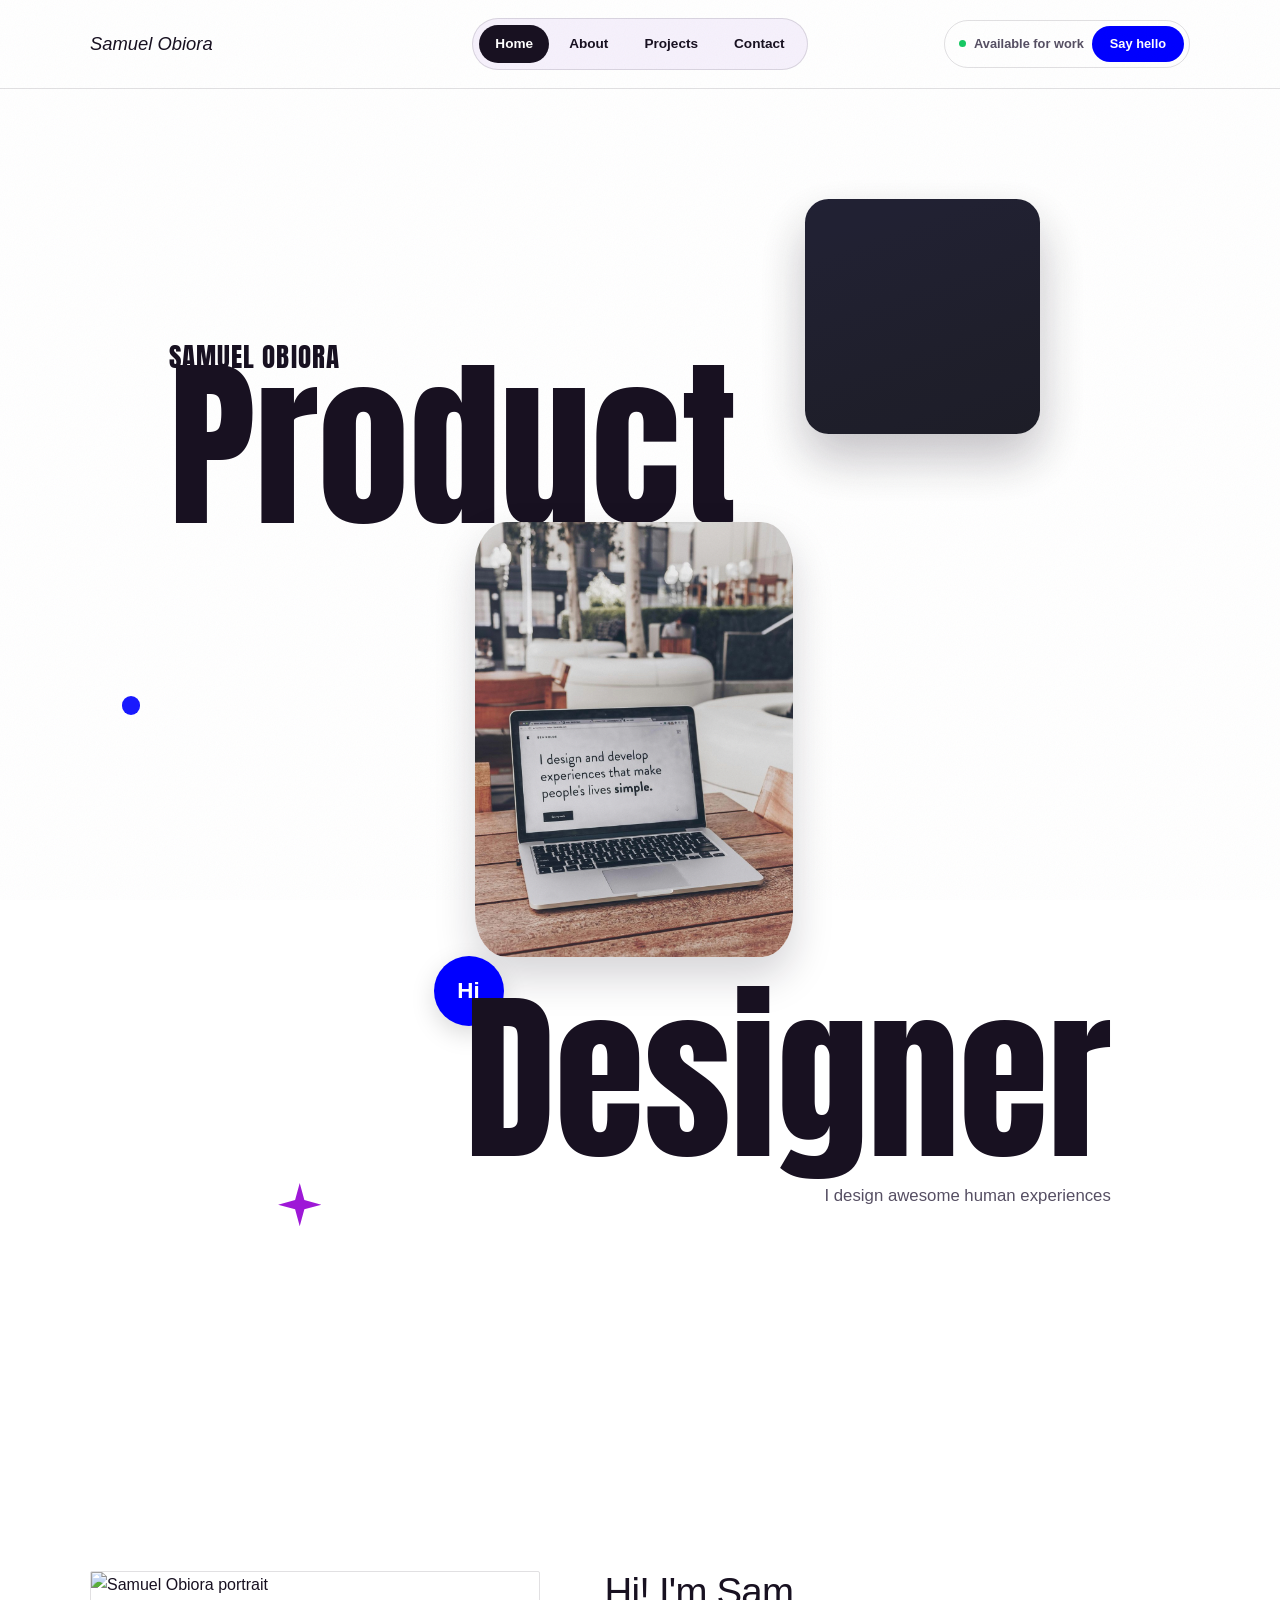
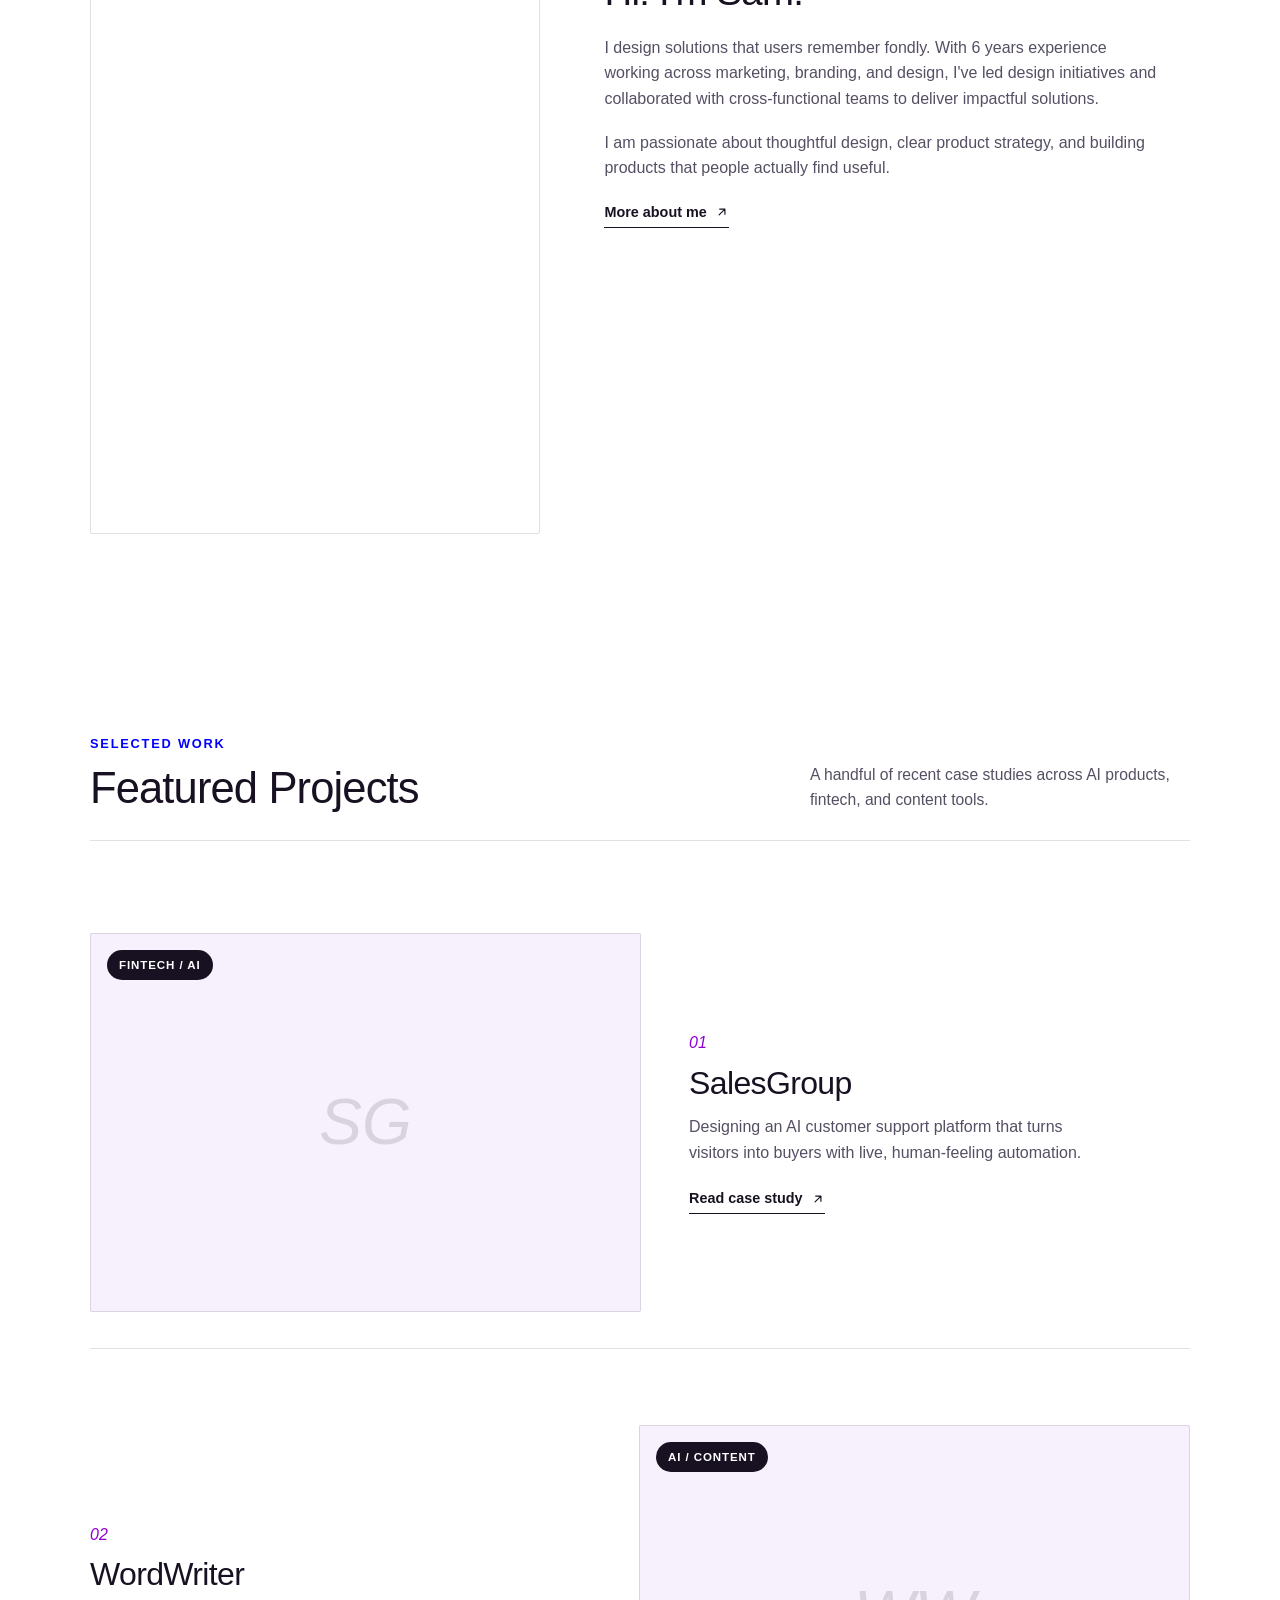
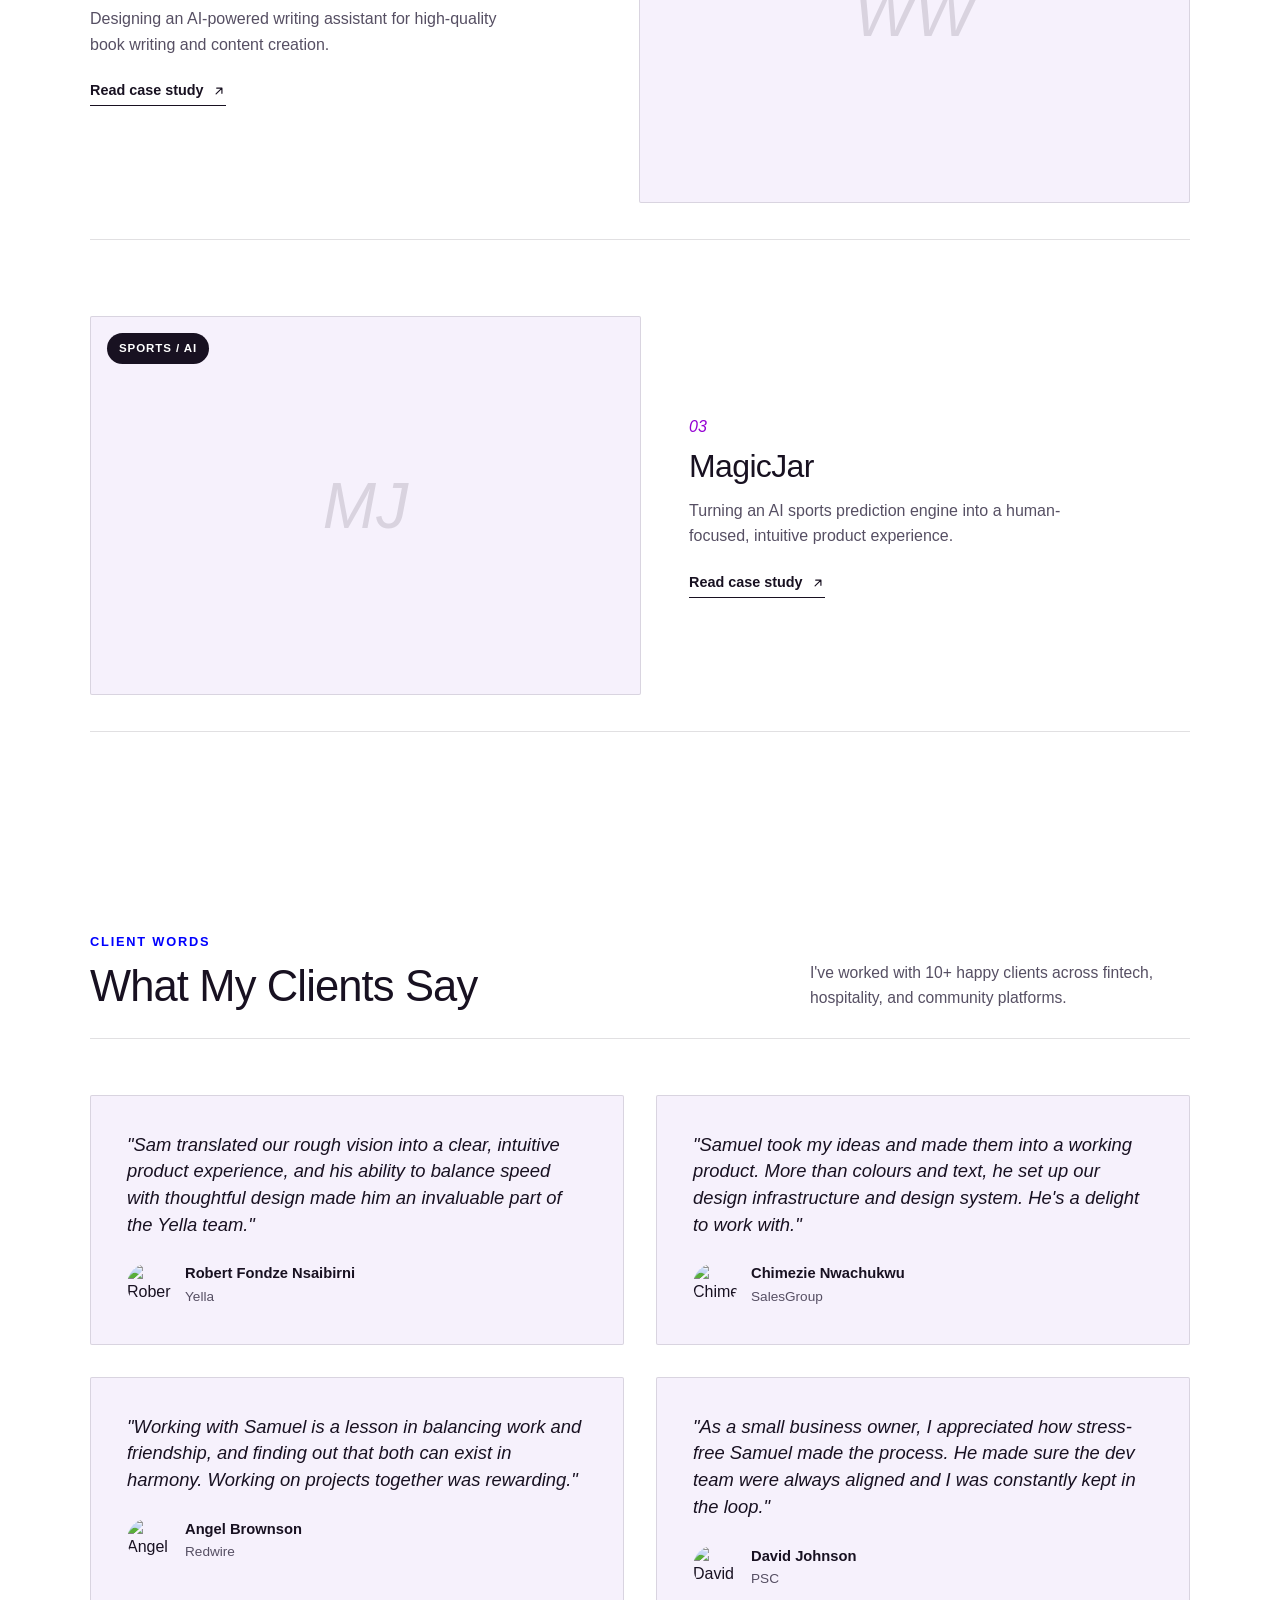
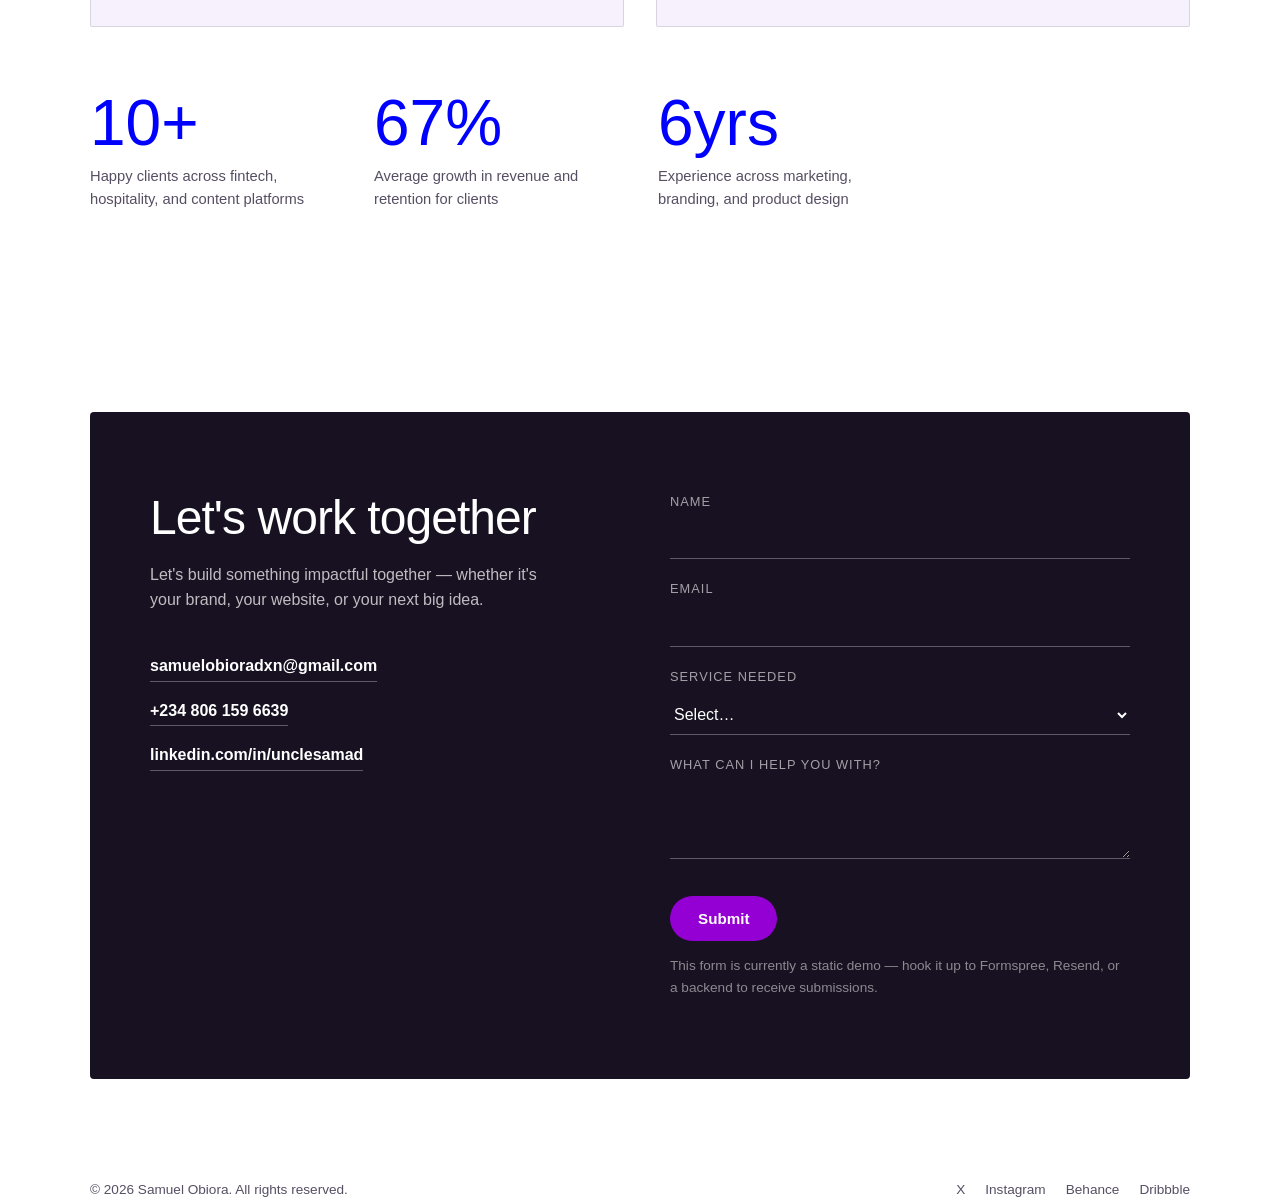
==== commit 717ed138: "Replace cursor/card motifs with animated iridescent glass-towers panel inspired by reference image" ====
--- a/index.html
+++ b/index.html
@@ -39,14 +39,16 @@
     </div>
 
     <div class="hero-floaters" aria-hidden="true">
-      <svg class="hf hf-cursor" viewBox="0 0 40 40" style="top:5%; left:76%;">
-        <path d="M8 6 L8 32 L15 26 L20 34 L24 32 L19 24 L28 24 Z" fill="none" stroke="#9400D3" stroke-width="2" stroke-linejoin="round"/>
-      </svg>
-      <svg class="hf hf-card" viewBox="0 0 60 44" style="top:19%; left:84%;">
-        <rect x="2" y="2" width="56" height="40" rx="8" fill="none" stroke="#0000FF" stroke-width="2"/>
-        <line x1="10" y1="14" x2="40" y2="14" stroke="#0000FF" stroke-width="2" stroke-linecap="round"/>
-        <line x1="10" y1="24" x2="30" y2="24" stroke="#0000FF" stroke-width="2" stroke-linecap="round" opacity="0.5"/>
-      </svg>
+      <div class="hf hf-holo" style="top:4%; left:64%;">
+        <div class="holo-bar" style="--h:55%; --c1:#5ce1ff; --c2:#0000FF; --dur:4.2s; --del:0s;"></div>
+        <div class="holo-bar" style="--h:78%; --c1:#9400D3; --c2:#5ce1ff; --dur:3.6s; --del:0.3s;"></div>
+        <div class="holo-bar" style="--h:40%; --c1:#f2e07c; --c2:#9400D3; --dur:5s; --del:0.1s;"></div>
+        <div class="holo-bar" style="--h:90%; --c1:#5ce1ff; --c2:#ff6ec7; --dur:4.6s; --del:0.5s;"></div>
+        <div class="holo-bar" style="--h:60%; --c1:#0000FF; --c2:#5ce1ff; --dur:3.9s; --del:0.2s;"></div>
+        <div class="holo-bar" style="--h:72%; --c1:#ff6ec7; --c2:#9400D3; --dur:4.4s; --del:0.4s;"></div>
+        <div class="holo-bar" style="--h:48%; --c1:#5ce1ff; --c2:#f2e07c; --dur:5.2s; --del:0.15s;"></div>
+        <div class="holo-bar" style="--h:85%; --c1:#9400D3; --c2:#0000FF; --dur:3.8s; --del:0.35s;"></div>
+      </div>
       <div class="hf hf-dot" style="top:44%; left:6%;"></div>
       <svg class="hf hf-spark" viewBox="0 0 32 32" style="top:83%; left:19%;">
         <path d="M16 2 L19 13 L30 16 L19 19 L16 30 L13 19 L2 16 L13 13 Z" fill="#9400D3"/>
--- a/styles.css
+++ b/styles.css
@@ -307,8 +307,33 @@
   opacity: 0;
   animation: hfIn 0.9s var(--ease) both, hfFloat 6s ease-in-out infinite;
 }
-.hf-cursor { animation-delay: 0.2s, 1.1s; width: 5.5cqw; }
-.hf-card   { animation-delay: 0.45s, 1.35s; width: 8.5cqw; animation-duration: 0.9s, 7s; }
+.hf-holo {
+  width: 20cqw;
+  aspect-ratio: 4 / 3;
+  border-radius: 10%;
+  overflow: hidden;
+  background: linear-gradient(160deg, #0a0a1f, #050510);
+  box-shadow: 0 24px 48px rgba(24,17,33,0.28);
+  display: flex;
+  align-items: flex-end;
+  gap: 5%;
+  padding: 10%;
+  animation: hfIn 1s var(--ease) both 0.3s, hfFloat 7.5s ease-in-out infinite 1.3s;
+}
+.holo-bar {
+  flex: 1;
+  height: var(--h, 60%);
+  border-radius: 3px 3px 0 0;
+  background: linear-gradient(180deg, var(--c1), var(--c2));
+  transform-origin: bottom;
+  animation: holoShift var(--dur, 4s) ease-in-out infinite;
+  animation-delay: var(--del, 0s);
+}
+@keyframes holoShift {
+  0%, 100% { transform: scaleY(1); filter: hue-rotate(0deg) brightness(1); }
+  50% { transform: scaleY(1.18); filter: hue-rotate(30deg) brightness(1.2); }
+}
+
 .hf-dot    {
   width: 1.6cqw; aspect-ratio: 1; border-radius: 50%; background: var(--rust-deep);
   animation-delay: 0.65s, 1.55s; animation-duration: 0.9s, 5s;
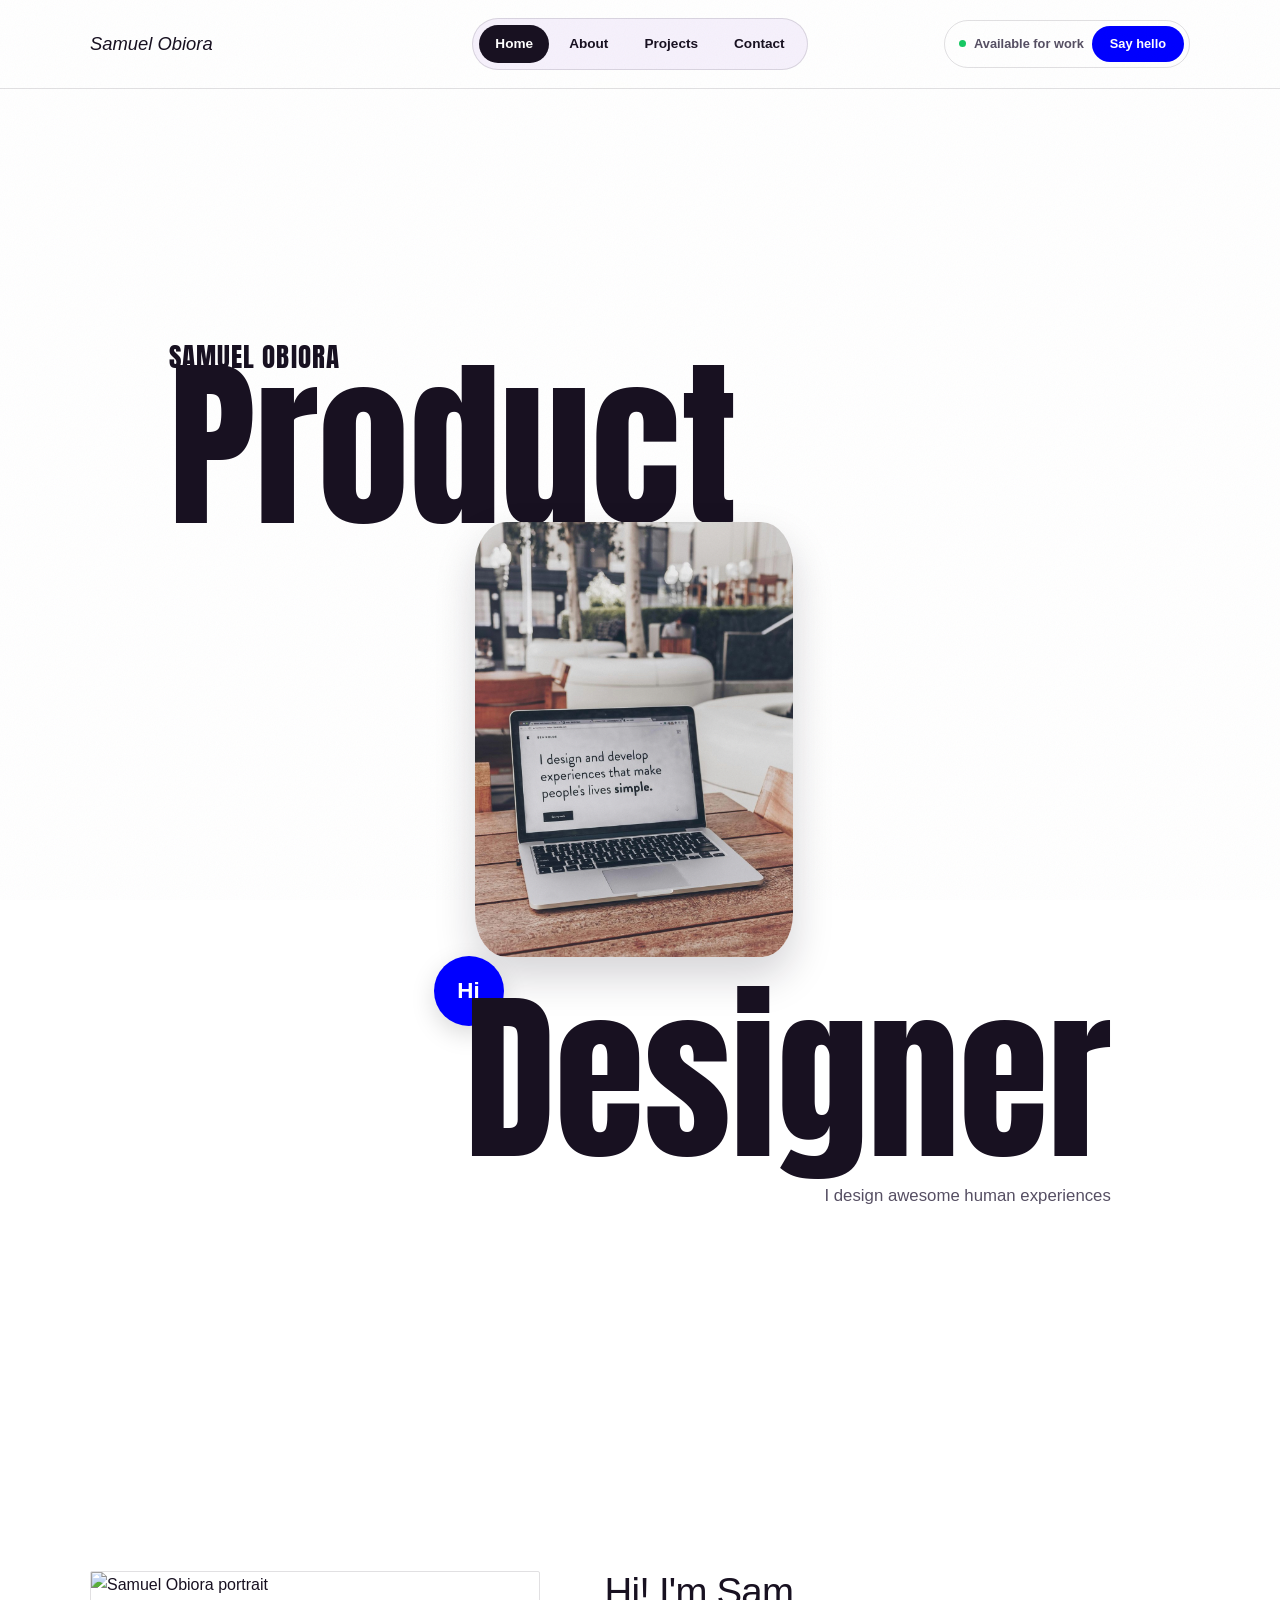
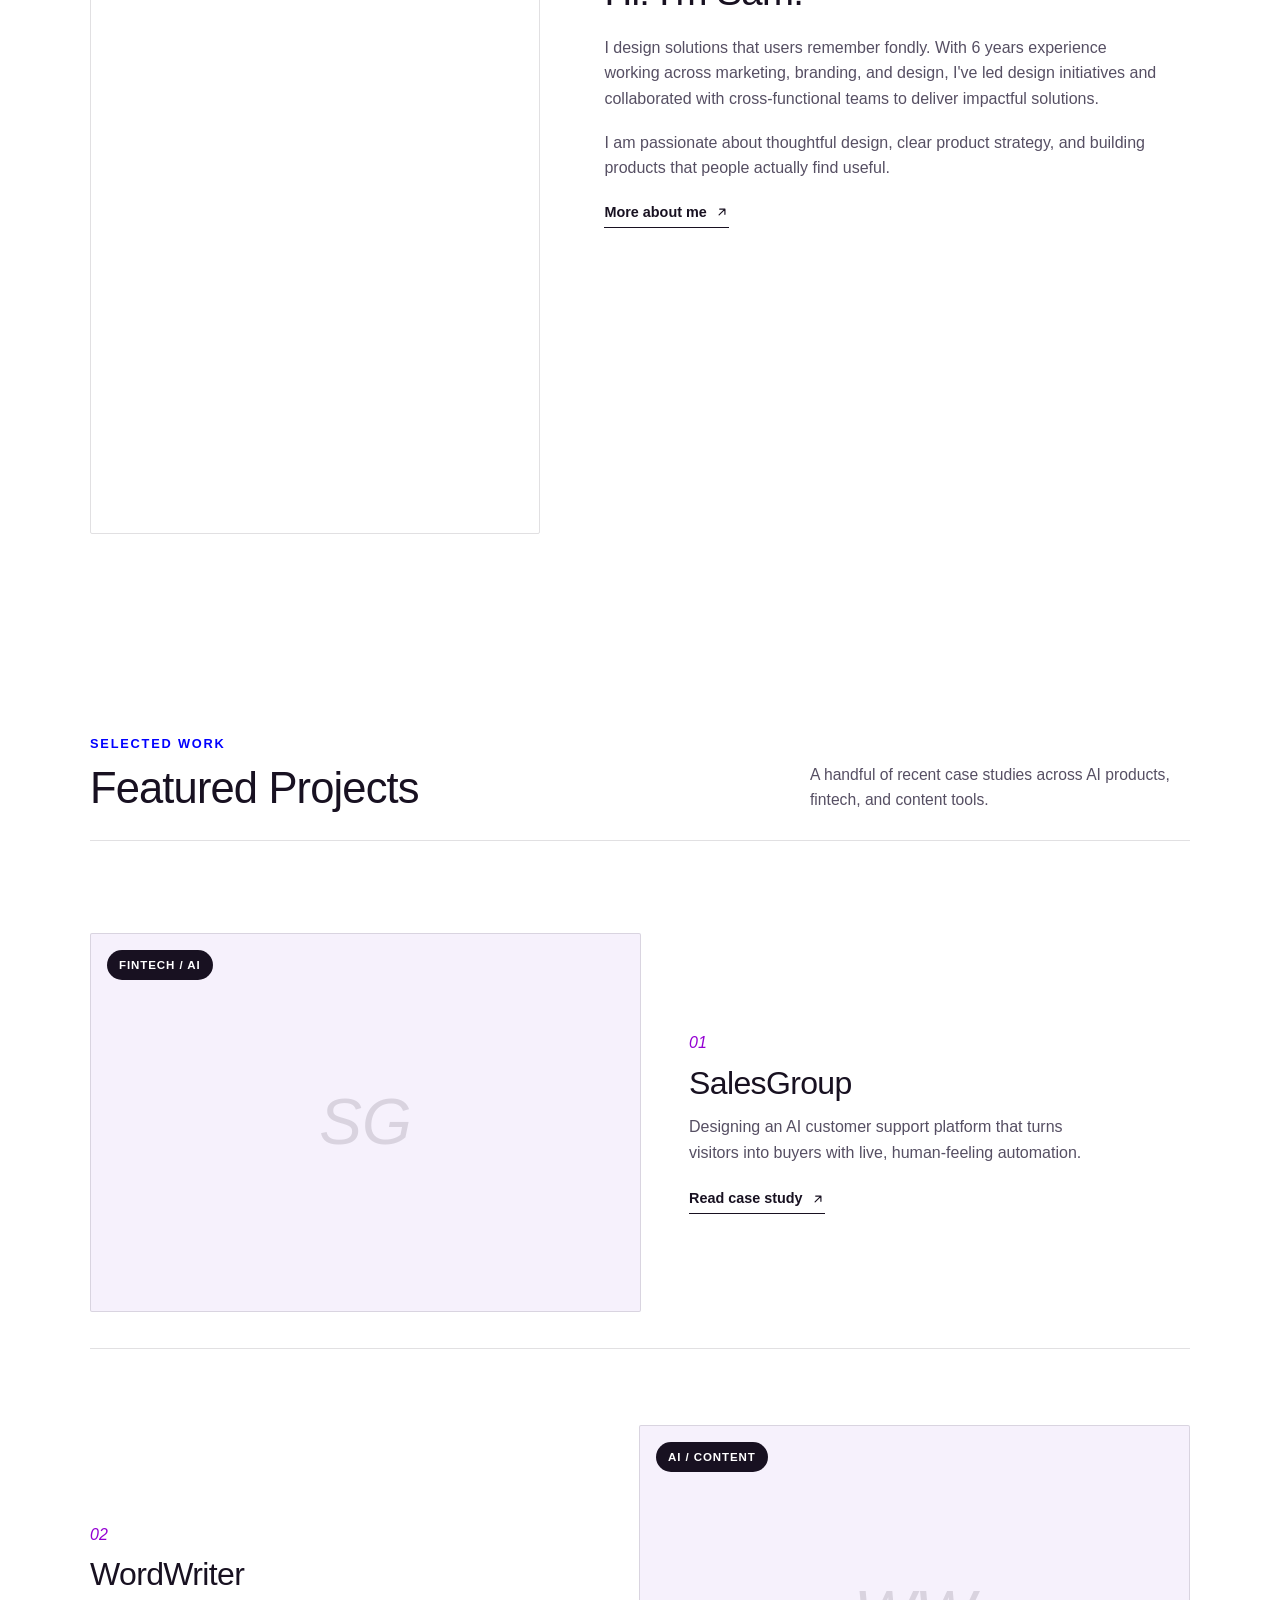
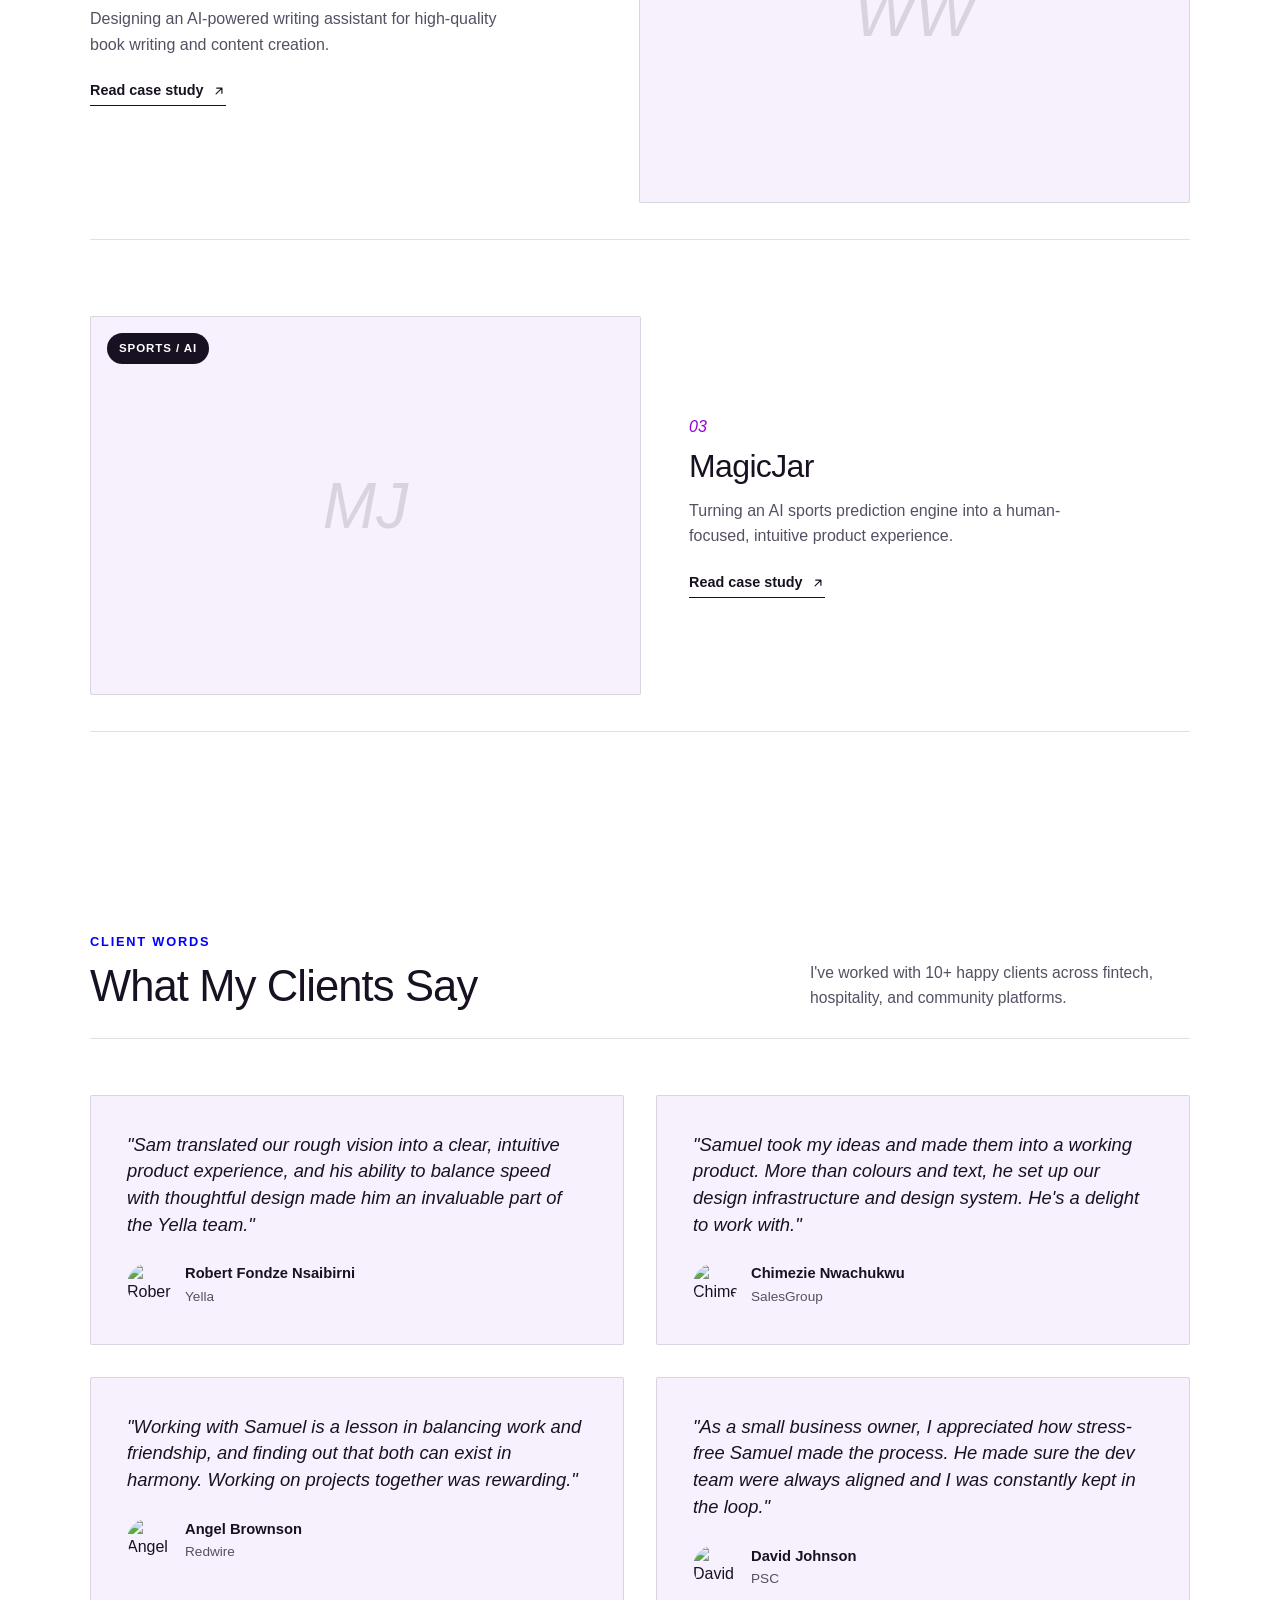
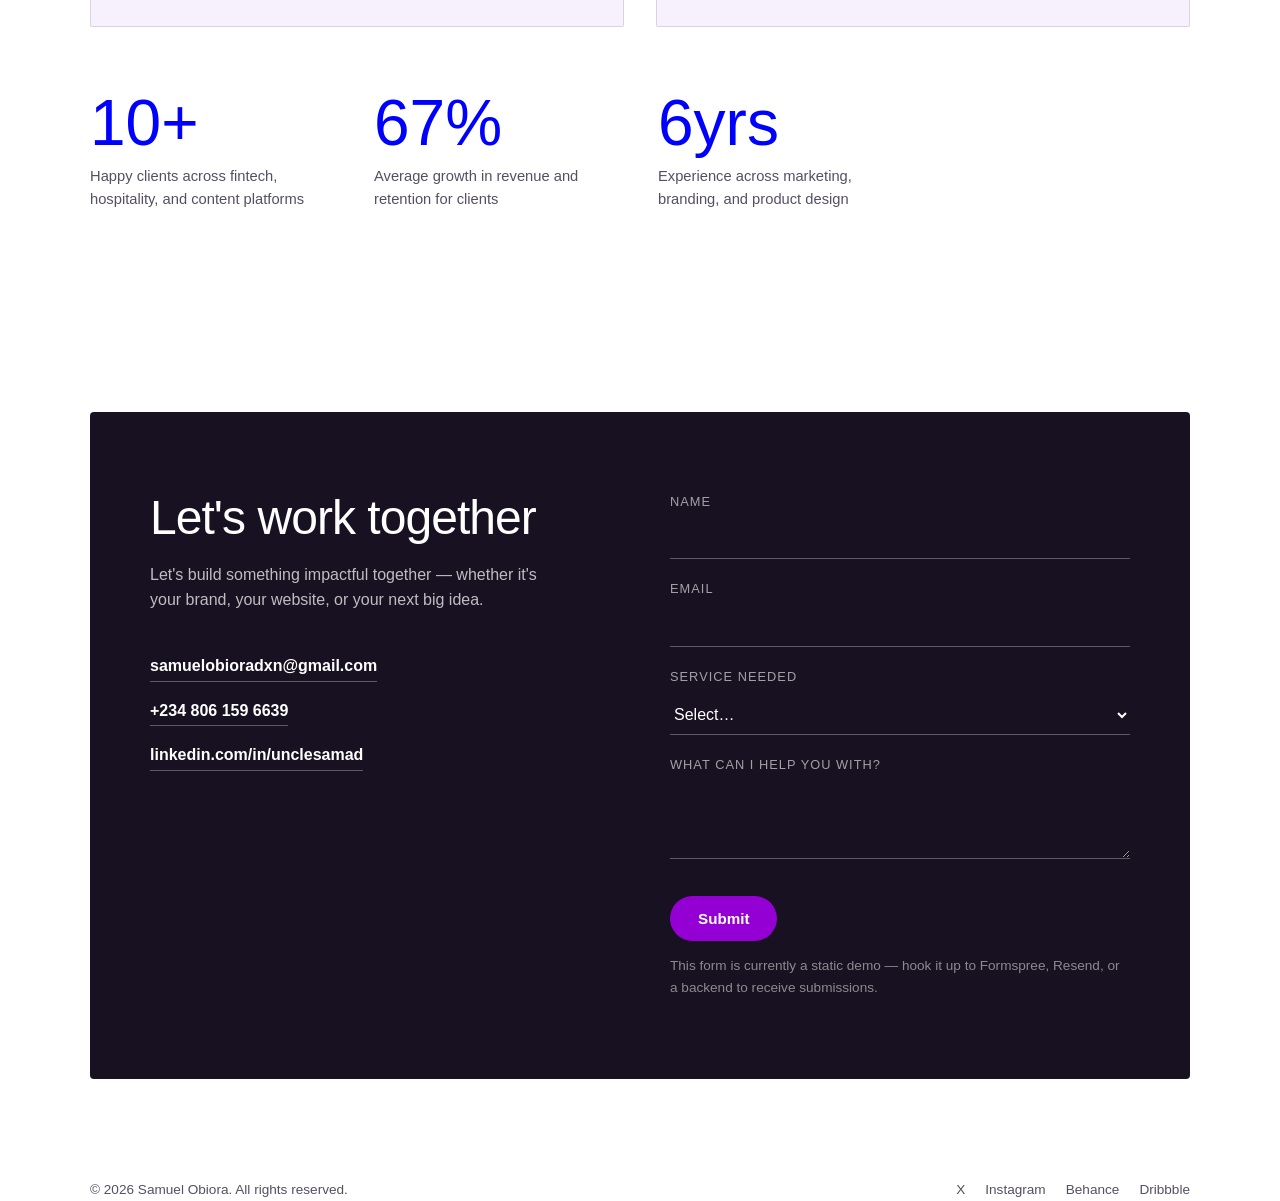
==== commit 6e748706: "Fix mobile visibility bug; make holo animation a subtle fixed full-page background across all pages" ====
--- a/index.html
+++ b/index.html
@@ -8,6 +8,31 @@
 <link rel="stylesheet" href="styles.css">
 </head>
 <body>
+<div class="page-holo-bg" aria-hidden="true">
+  <div class="bar" style="--h:59%; --c1:#5ce1ff; --c2:#0000FF; --dur:6.3s; --del:0.47s;"></div>
+  <div class="bar" style="--h:24%; --c1:#9400D3; --c2:#5ce1ff; --dur:3.4s; --del:0.64s;"></div>
+  <div class="bar" style="--h:64%; --c1:#f2e07c; --c2:#9400D3; --dur:5.1s; --del:1.09s;"></div>
+  <div class="bar" style="--h:45%; --c1:#5ce1ff; --c2:#ff6ec7; --dur:3.3s; --del:0.52s;"></div>
+  <div class="bar" style="--h:26%; --c1:#0000FF; --c2:#5ce1ff; --dur:4.0s; --del:0.66s;"></div>
+  <div class="bar" style="--h:25%; --c1:#ff6ec7; --c2:#9400D3; --dur:5.9s; --del:0.15s;"></div>
+  <div class="bar" style="--h:46%; --c1:#5ce1ff; --c2:#f2e07c; --dur:5.3s; --del:0.7s;"></div>
+  <div class="bar" style="--h:25%; --c1:#9400D3; --c2:#0000FF; --dur:5.1s; --del:0.48s;"></div>
+  <div class="bar" style="--h:46%; --c1:#5ce1ff; --c2:#0000FF; --dur:3.4s; --del:1.03s;"></div>
+  <div class="bar" style="--h:55%; --c1:#9400D3; --c2:#5ce1ff; --dur:4.6s; --del:0.65s;"></div>
+  <div class="bar" style="--h:91%; --c1:#f2e07c; --c2:#9400D3; --dur:4.2s; --del:0.98s;"></div>
+  <div class="bar" style="--h:41%; --c1:#5ce1ff; --c2:#ff6ec7; --dur:3.5s; --del:0.69s;"></div>
+  <div class="bar" style="--h:42%; --c1:#0000FF; --c2:#5ce1ff; --dur:4.4s; --del:0.66s;"></div>
+  <div class="bar" style="--h:26%; --c1:#ff6ec7; --c2:#9400D3; --dur:5.1s; --del:0.74s;"></div>
+  <div class="bar" style="--h:81%; --c1:#5ce1ff; --c2:#f2e07c; --dur:5.4s; --del:0.51s;"></div>
+  <div class="bar" style="--h:58%; --c1:#9400D3; --c2:#0000FF; --dur:4.7s; --del:1.11s;"></div>
+  <div class="bar" style="--h:64%; --c1:#5ce1ff; --c2:#0000FF; --dur:4.2s; --del:0.95s;"></div>
+  <div class="bar" style="--h:49%; --c1:#9400D3; --c2:#5ce1ff; --dur:3.5s; --del:0.36s;"></div>
+  <div class="bar" style="--h:81%; --c1:#f2e07c; --c2:#9400D3; --dur:6.1s; --del:0.88s;"></div>
+  <div class="bar" style="--h:54%; --c1:#5ce1ff; --c2:#ff6ec7; --dur:5.2s; --del:0.09s;"></div>
+  <div class="bar" style="--h:83%; --c1:#0000FF; --c2:#5ce1ff; --dur:4.6s; --del:0.91s;"></div>
+  <div class="bar" style="--h:37%; --c1:#ff6ec7; --c2:#9400D3; --dur:6.3s; --del:0.51s;"></div>
+</div>
+
 
 <header>
   <nav class="nav">
@@ -37,23 +62,6 @@
       <img class="hc-image" src="images/hero-photo.jpg" alt="Laptop open on a wooden table outdoors">
       <div class="hc-badge">Hi</div>
     </div>
-
-    <div class="hero-floaters" aria-hidden="true">
-      <div class="hf hf-holo" style="top:4%; left:64%;">
-        <div class="holo-bar" style="--h:55%; --c1:#5ce1ff; --c2:#0000FF; --dur:4.2s; --del:0s;"></div>
-        <div class="holo-bar" style="--h:78%; --c1:#9400D3; --c2:#5ce1ff; --dur:3.6s; --del:0.3s;"></div>
-        <div class="holo-bar" style="--h:40%; --c1:#f2e07c; --c2:#9400D3; --dur:5s; --del:0.1s;"></div>
-        <div class="holo-bar" style="--h:90%; --c1:#5ce1ff; --c2:#ff6ec7; --dur:4.6s; --del:0.5s;"></div>
-        <div class="holo-bar" style="--h:60%; --c1:#0000FF; --c2:#5ce1ff; --dur:3.9s; --del:0.2s;"></div>
-        <div class="holo-bar" style="--h:72%; --c1:#ff6ec7; --c2:#9400D3; --dur:4.4s; --del:0.4s;"></div>
-        <div class="holo-bar" style="--h:48%; --c1:#5ce1ff; --c2:#f2e07c; --dur:5.2s; --del:0.15s;"></div>
-        <div class="holo-bar" style="--h:85%; --c1:#9400D3; --c2:#0000FF; --dur:3.8s; --del:0.35s;"></div>
-      </div>
-      <div class="hf hf-dot" style="top:44%; left:6%;"></div>
-      <svg class="hf hf-spark" viewBox="0 0 32 32" style="top:83%; left:19%;">
-        <path d="M16 2 L19 13 L30 16 L19 19 L16 30 L13 19 L2 16 L13 13 Z" fill="#9400D3"/>
-      </svg>
-    </div>
     <div class="hc-bottom">
       <h1 class="hc-word hc-word-bottom">Designer</h1>
       <p class="hc-tagline">I design awesome human experiences</p>
--- a/styles.css
+++ b/styles.css
@@ -299,58 +299,34 @@
   .hero-composition { max-width: 380px; }
 }
 
-/* ---------- Hero floating motifs ---------- */
-.hero-floaters { position: absolute; inset: 0; pointer-events: none; z-index: 0; }
-.hf {
-  position: absolute;
-  width: 7cqw;
-  opacity: 0;
-  animation: hfIn 0.9s var(--ease) both, hfFloat 6s ease-in-out infinite;
-}
-.hf-holo {
-  width: 20cqw;
-  aspect-ratio: 4 / 3;
-  border-radius: 10%;
+/* ---------- Full-page ambient holo background ---------- */
+.page-holo-bg {
+  position: fixed;
+  inset: 0;
+  z-index: -1;
+  display: flex;
+  align-items: flex-end;
+  gap: 1.4vw;
+  padding: 0 1.5vw;
+  opacity: 0.09;
+  pointer-events: none;
   overflow: hidden;
-  background: linear-gradient(160deg, #0a0a1f, #050510);
-  box-shadow: 0 24px 48px rgba(24,17,33,0.28);
-  display: flex;
-  align-items: flex-end;
-  gap: 5%;
-  padding: 10%;
-  animation: hfIn 1s var(--ease) both 0.3s, hfFloat 7.5s ease-in-out infinite 1.3s;
-}
-.holo-bar {
+}
+.page-holo-bg .bar {
   flex: 1;
-  height: var(--h, 60%);
-  border-radius: 3px 3px 0 0;
+  height: var(--h, 50%);
+  border-radius: 6px 6px 0 0;
   background: linear-gradient(180deg, var(--c1), var(--c2));
   transform-origin: bottom;
-  animation: holoShift var(--dur, 4s) ease-in-out infinite;
+  animation: holoShift var(--dur, 5s) ease-in-out infinite;
   animation-delay: var(--del, 0s);
 }
 @keyframes holoShift {
   0%, 100% { transform: scaleY(1); filter: hue-rotate(0deg) brightness(1); }
-  50% { transform: scaleY(1.18); filter: hue-rotate(30deg) brightness(1.2); }
-}
-
-.hf-dot    {
-  width: 1.6cqw; aspect-ratio: 1; border-radius: 50%; background: var(--rust-deep);
-  animation-delay: 0.65s, 1.55s; animation-duration: 0.9s, 5s;
-}
-.hf-spark  { width: 4.2cqw; animation-delay: 0.85s, 1.75s; animation-duration: 0.9s, 5.5s; }
-
-@keyframes hfIn {
-  0%   { opacity: 0; transform: translateY(24px) scale(0.7) rotate(-10deg); }
-  100% { opacity: 0.9; transform: translateY(0) scale(1) rotate(0deg); }
-}
-@keyframes hfFloat {
-  0%, 100% { transform: translateY(0) rotate(0deg); }
-  50% { transform: translateY(-12px) rotate(4deg); }
-}
-
+  50% { transform: scaleY(1.12); filter: hue-rotate(30deg) brightness(1.15); }
+}
 @media (max-width: 700px) {
-  .hero-floaters { display: none; }
+  .page-holo-bg { opacity: 0.07; gap: 2.5vw; }
 }
 
 /* ---------- Hero (secondary pages) ---------- */
